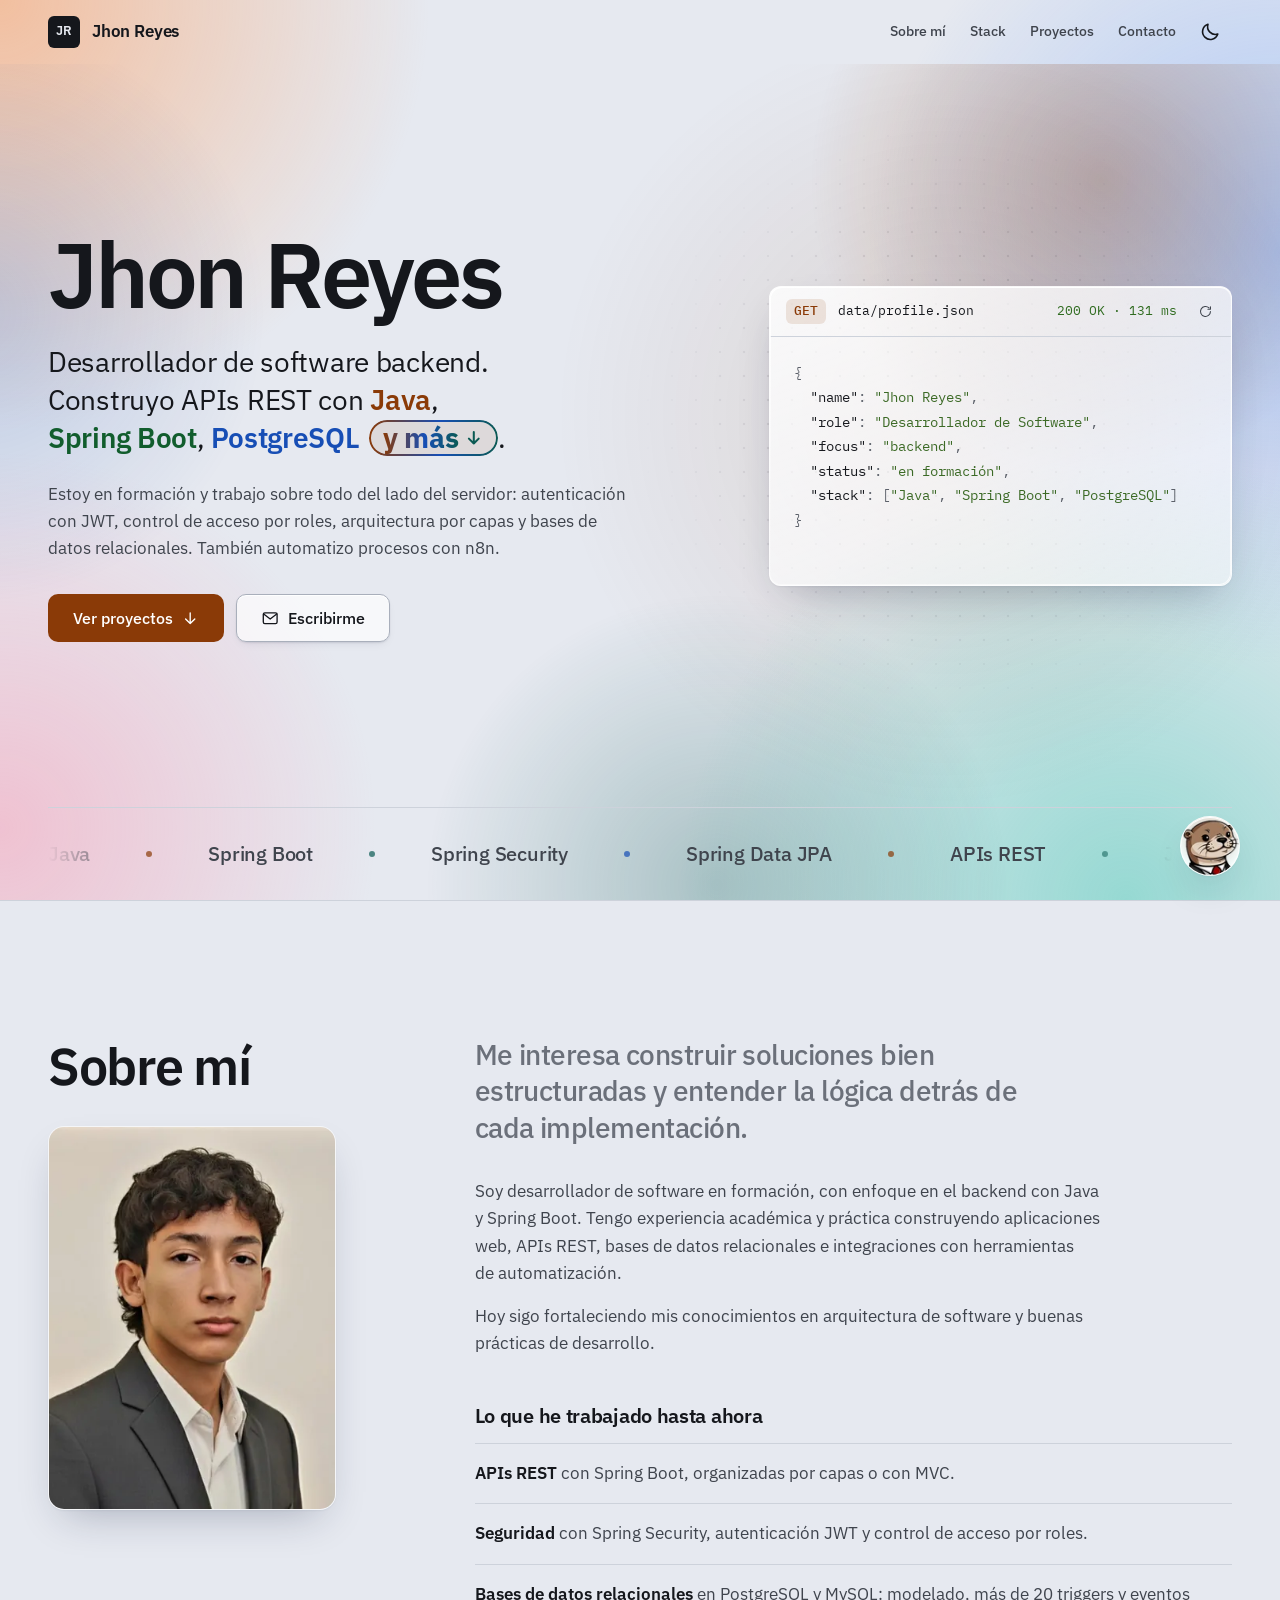
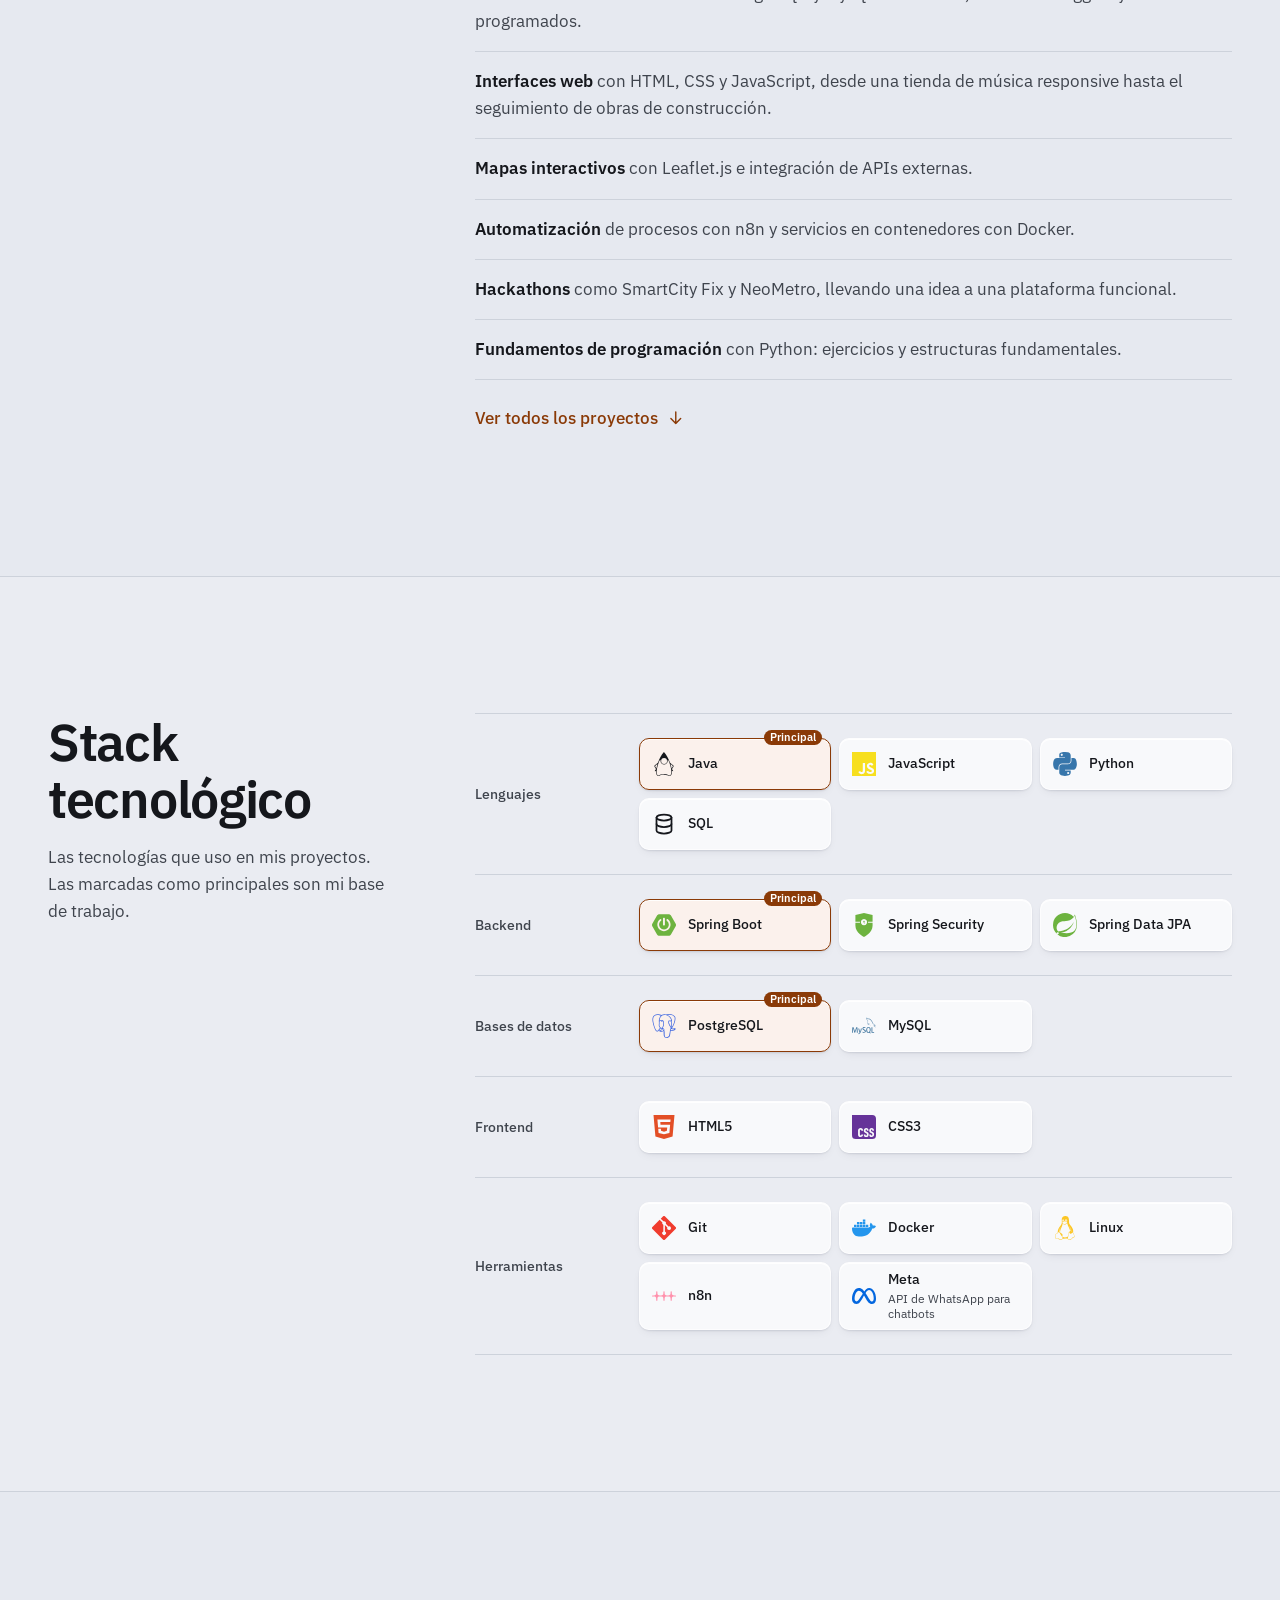
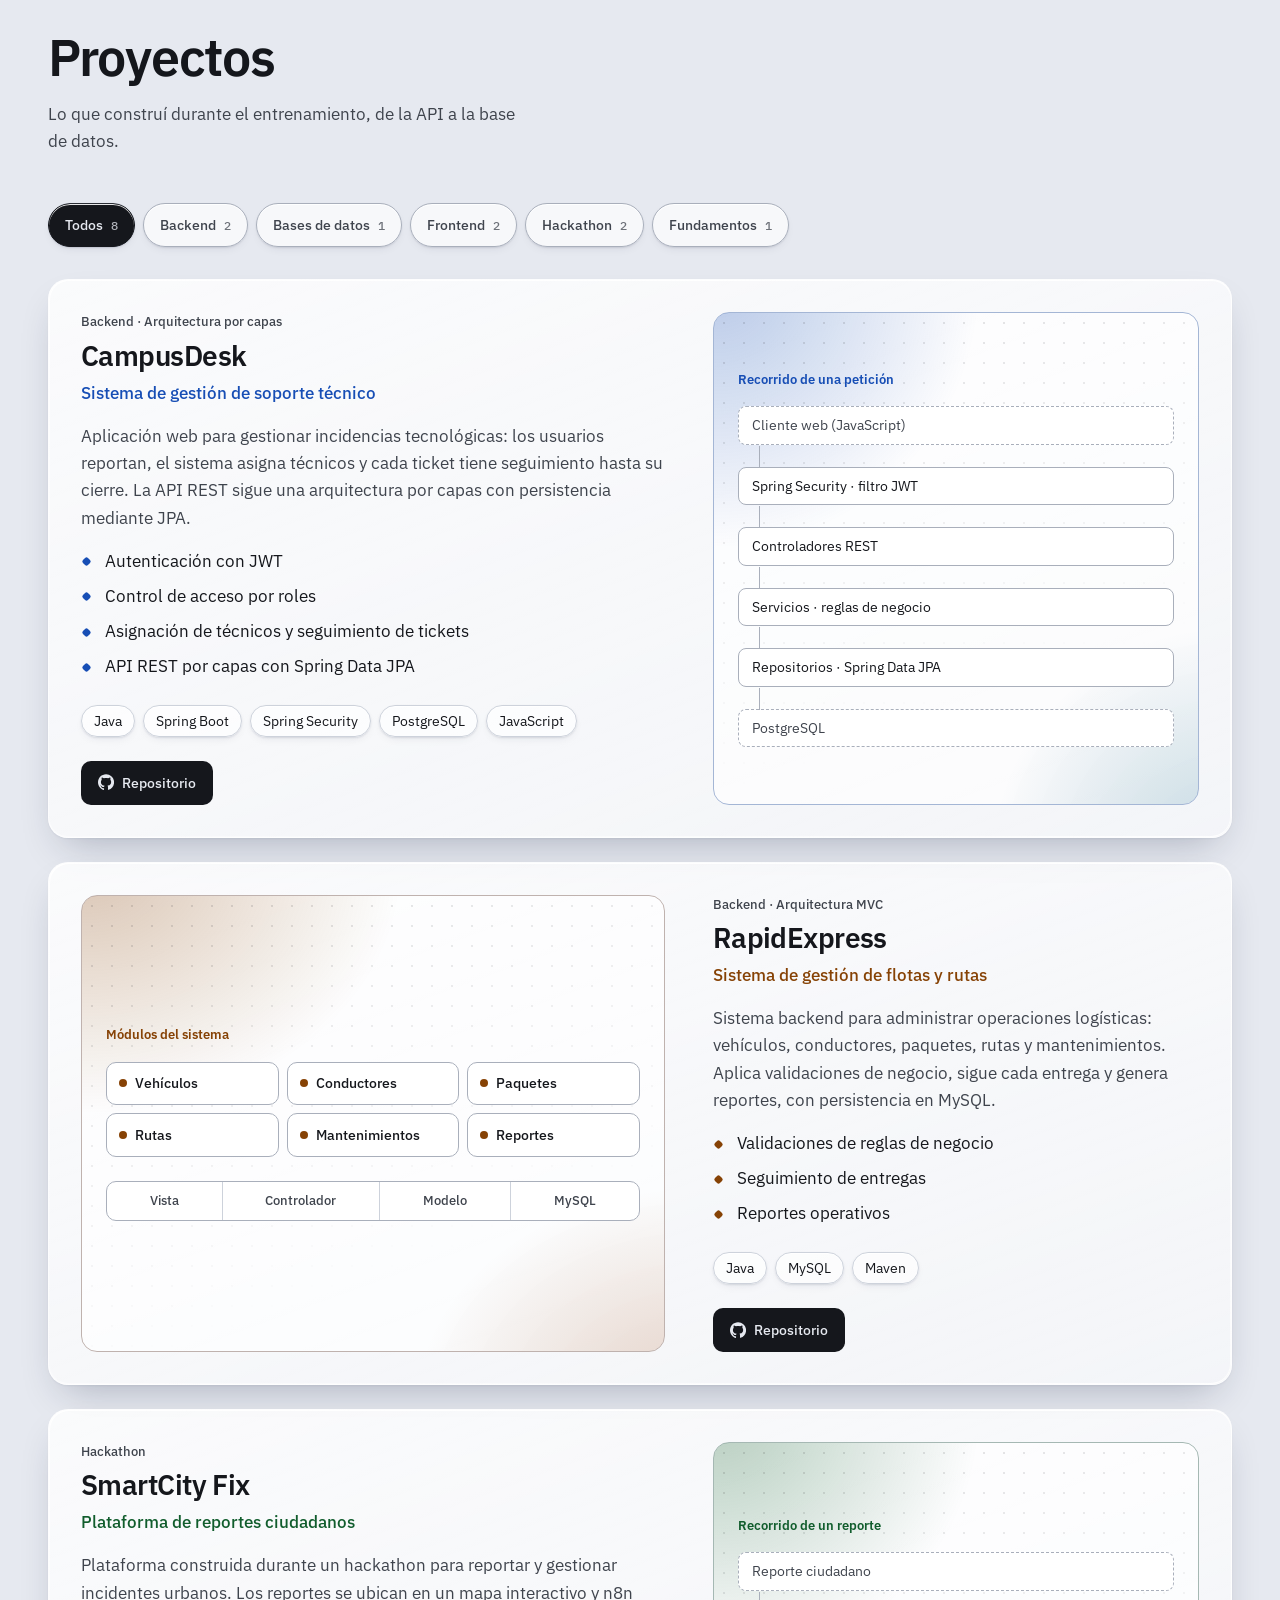
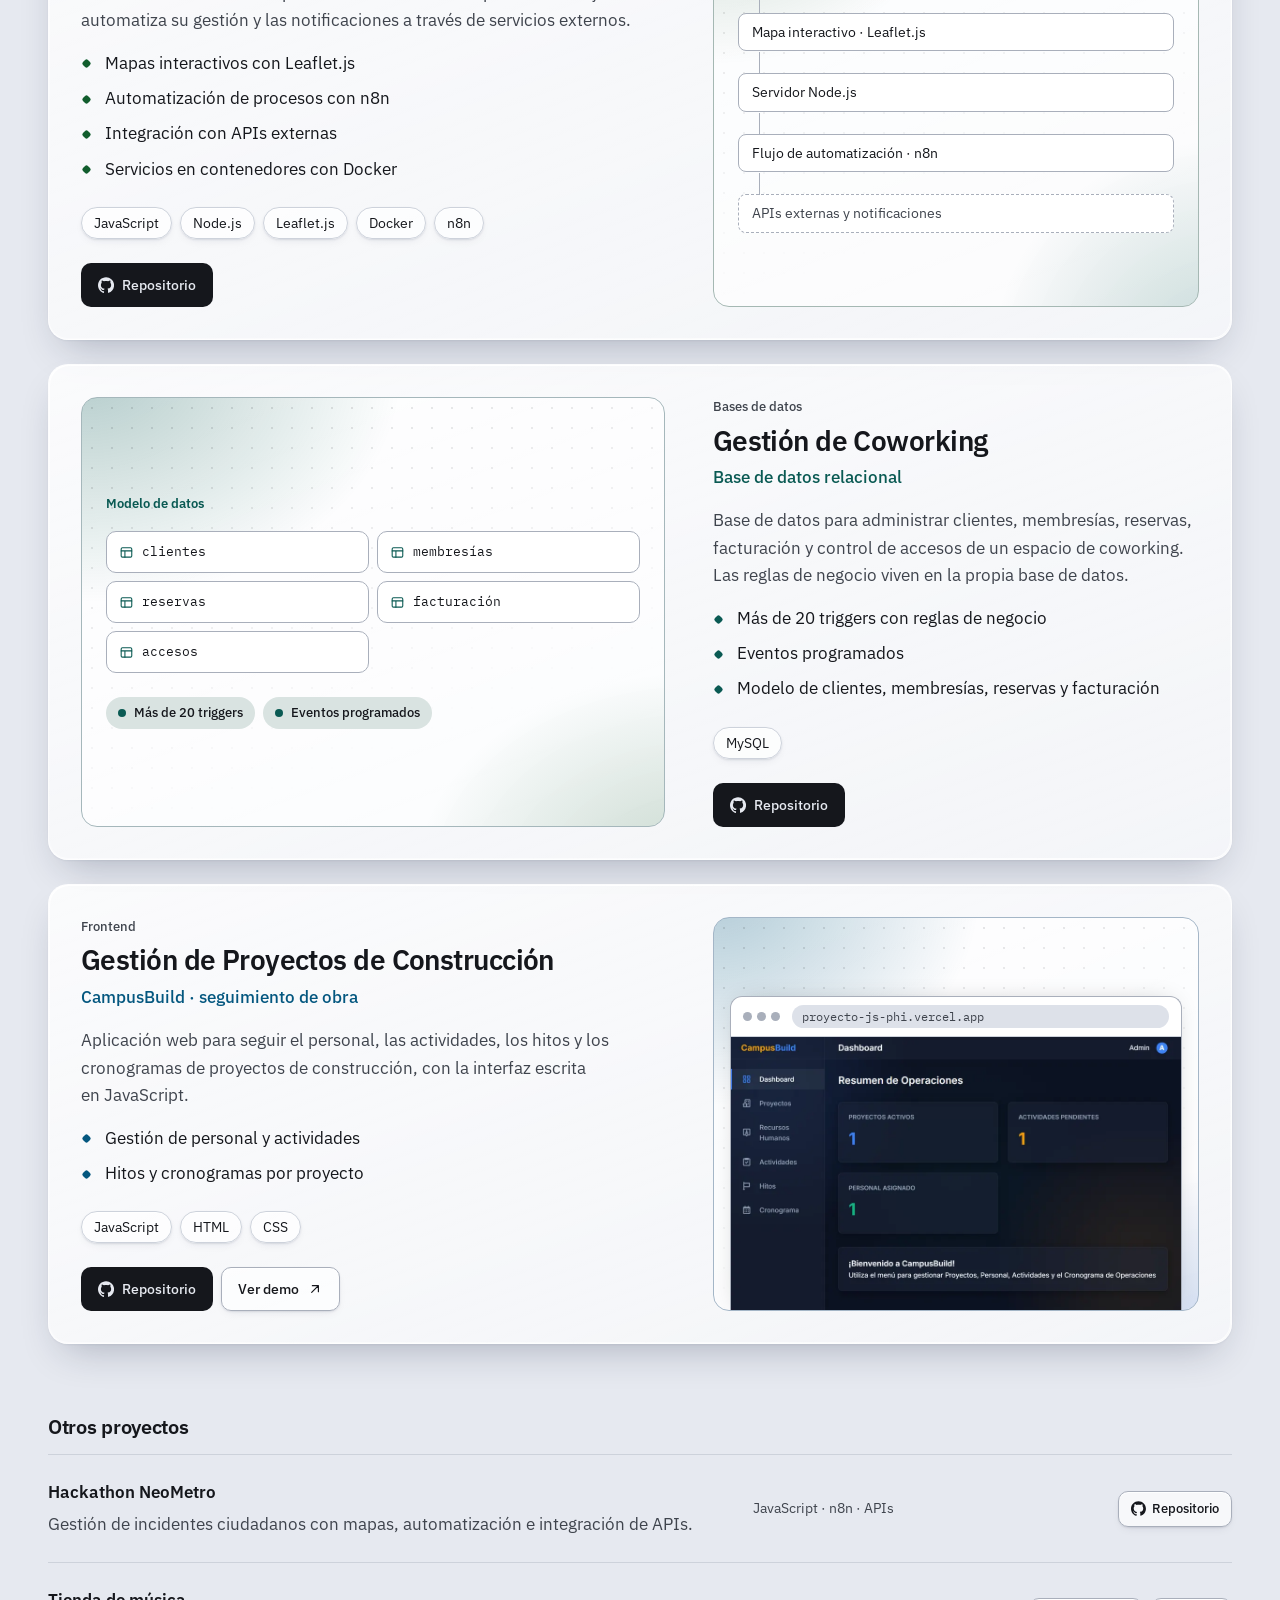
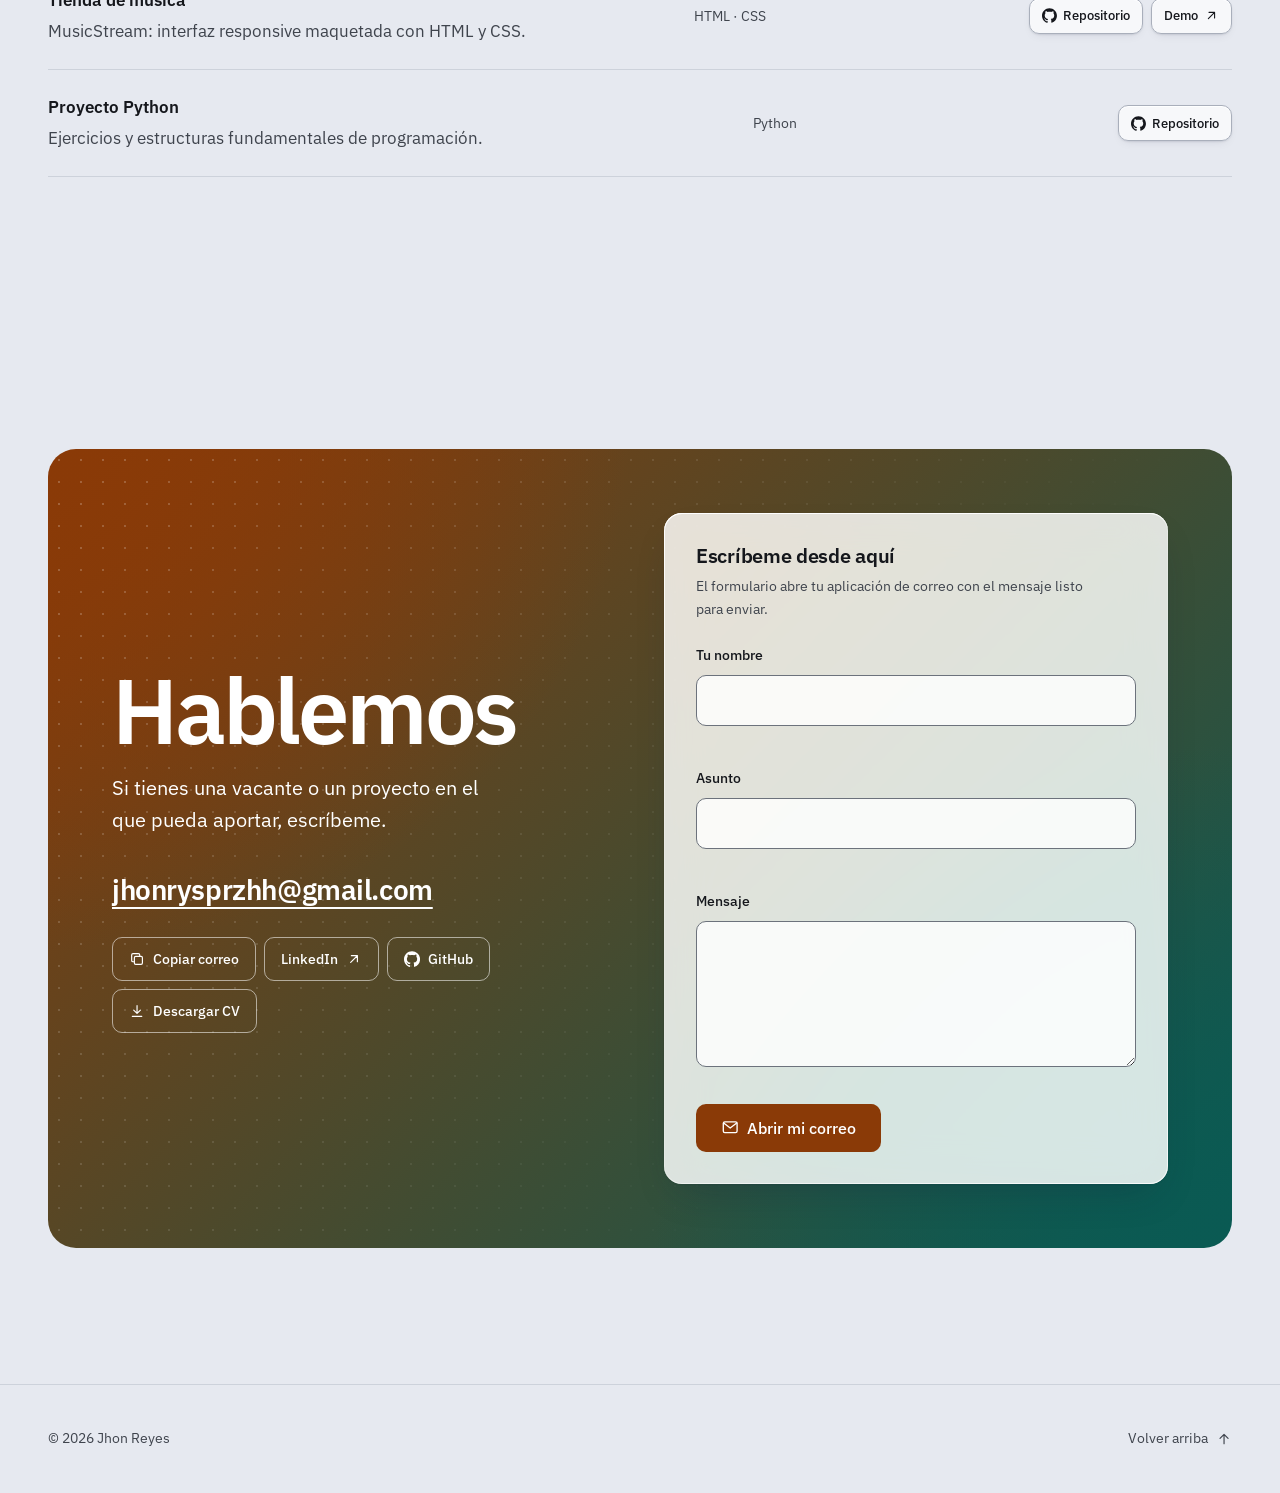
==== index.html @ 3aa972c6 "Merge branch 'release/v1.6.0' into main" ====
<!doctype html>
<html lang="es">
<head>
  <meta charset="utf-8">
  <meta name="viewport" content="width=device-width, initial-scale=1, viewport-fit=cover">
  <title>Jhon Reyes · Desarrollador de Software Java y Spring Boot</title>
  <meta name="description" content="Portafolio de Jhon Reyes, desarrollador de software backend con Java, Spring Boot y PostgreSQL. Proyectos con APIs REST, seguridad con JWT y bases de datos relacionales.">
  <meta name="author" content="Jhon Reyes">
  <meta name="color-scheme" content="light dark">
  <meta name="theme-color" content="#e6e9f0" media="(prefers-color-scheme: light)">
  <meta name="theme-color" content="#101216" media="(prefers-color-scheme: dark)">
  <!-- URL pública de la API del asistente (api/, desplegada en Render). Vacía = el asistente no se muestra. -->
  <meta name="assistant-endpoint" content="https://jhon-portfolio-api.onrender.com">

  <meta property="og:type" content="website">
  <meta property="og:locale" content="es_CO">
  <meta property="og:title" content="Jhon Reyes · Desarrollador de Software">
  <meta property="og:description" content="Backend con Java, Spring Boot y PostgreSQL. Proyectos, stack y contacto.">
  <meta property="og:image" content="assets/img/profile/jhon-reyes-480.jpg">
  <!-- TODO: og:url y og:image absolutos cuando exista la URL de GitHub Pages -->

  <link rel="icon" href="assets/icons/favicon.svg" type="image/svg+xml">

  <!-- Aplica el tema guardado antes de pintar, para evitar un parpadeo de colores -->
  <script>
    try {
      var t = localStorage.getItem('theme');
      if (t === 'light' || t === 'dark') document.documentElement.dataset.theme = t;
    } catch (e) {}
  </script>

  <link rel="preconnect" href="https://fonts.googleapis.com">
  <link rel="preconnect" href="https://fonts.gstatic.com" crossorigin>
  <link rel="stylesheet" href="https://fonts.googleapis.com/css2?family=IBM+Plex+Mono:wght@400;500&family=IBM+Plex+Sans:wght@400;500;600&display=swap">

  <link rel="stylesheet" href="assets/css/reset.css?v=1.6.0">
  <link rel="stylesheet" href="assets/css/tokens.css?v=1.6.0">
  <link rel="stylesheet" href="assets/css/base.css?v=1.6.0">
  <link rel="stylesheet" href="assets/css/layout.css?v=1.6.0">
  <link rel="stylesheet" href="assets/css/components.css?v=1.6.0">
  <link rel="stylesheet" href="assets/css/animations.css?v=1.6.0">
  <link rel="stylesheet" href="assets/css/projects.css?v=1.6.0">
  <link rel="stylesheet" href="assets/css/effects.css?v=1.6.0">
  <link rel="stylesheet" href="assets/css/glass.css?v=1.6.0">
  <link rel="stylesheet" href="assets/css/assistant.css?v=1.6.0">

  <script type="module" src="assets/js/main.js?v=1.6.0"></script>
</head>
<body>
  <!-- Iconos SVG reutilizables (trazo 1.75, esquinas redondeadas) -->
  <svg class="sprite" aria-hidden="true" focusable="false">
    <symbol id="i-sun" viewBox="0 0 24 24"><circle cx="12" cy="12" r="4"/><path d="M12 2.5v2M12 19.5v2M4.6 4.6l1.4 1.4M18 18l1.4 1.4M2.5 12h2M19.5 12h2M4.6 19.4 6 18M18 6l1.4-1.4"/></symbol>
    <symbol id="i-moon" viewBox="0 0 24 24"><path d="M20.5 14.2A8.5 8.5 0 0 1 9.8 3.5a8.5 8.5 0 1 0 10.7 10.7Z"/></symbol>
    <symbol id="i-menu" viewBox="0 0 24 24"><path d="M4 7h16M4 12h16M4 17h16"/></symbol>
    <symbol id="i-close" viewBox="0 0 24 24"><path d="M6 6l12 12M18 6 6 18"/></symbol>
    <symbol id="i-send" viewBox="0 0 24 24"><path d="M12 19V5M6 11l6-6 6 6"/></symbol>
    <symbol id="i-arrow-up-right" viewBox="0 0 24 24"><path d="M7 17 17 7M8 7h9v9"/></symbol>
    <symbol id="i-arrow-up" viewBox="0 0 24 24"><path d="M12 19V5M6 11l6-6 6 6"/></symbol>
    <symbol id="i-arrow-down" viewBox="0 0 24 24"><path d="M12 5v14M6 13l6 6 6-6"/></symbol>
    <symbol id="i-mail" viewBox="0 0 24 24"><rect x="3" y="5" width="18" height="14" rx="2"/><path d="m3.5 6.5 8.5 6.5 8.5-6.5"/></symbol>
    <symbol id="i-copy" viewBox="0 0 24 24"><rect x="8" y="8" width="12" height="12" rx="2"/><path d="M16 8V6a2 2 0 0 0-2-2H6a2 2 0 0 0-2 2v8a2 2 0 0 0 2 2h2"/></symbol>
    <symbol id="i-check" viewBox="0 0 24 24"><path d="m5 12.5 4.5 4.5L19 7.5"/></symbol>
    <symbol id="i-download" viewBox="0 0 24 24"><path d="M12 4v11M7 10.5l5 5 5-5M5 20h14"/></symbol>
    <symbol id="i-play" viewBox="0 0 24 24"><path d="M8 5.5v13l10-6.5Z"/></symbol>
    <symbol id="i-pause" viewBox="0 0 24 24"><path d="M9 6v12M15 6v12"/></symbol>
    <symbol id="i-refresh" viewBox="0 0 24 24"><path d="M20 12a8 8 0 1 1-2.34-5.66"/><path d="M20 4.5v4h-4"/></symbol>
    <symbol id="i-github" viewBox="0 0 24 24"><path fill="currentColor" stroke="none" d="M12 .297c-6.63 0-12 5.373-12 12 0 5.303 3.438 9.8 8.205 11.385.6.113.82-.258.82-.577 0-.285-.01-1.04-.015-2.04-3.338.724-4.042-1.61-4.042-1.61C4.422 18.07 3.633 17.7 3.633 17.7c-1.087-.744.084-.729.084-.729 1.205.084 1.838 1.236 1.838 1.236 1.07 1.835 2.809 1.305 3.495.998.108-.776.417-1.305.76-1.605-2.665-.3-5.466-1.332-5.466-5.93 0-1.31.465-2.38 1.235-3.22-.135-.303-.54-1.523.105-3.176 0 0 1.005-.322 3.3 1.23.96-.267 1.98-.399 3-.405 1.02.006 2.04.138 3 .405 2.28-1.552 3.285-1.23 3.285-1.23.645 1.653.24 2.873.12 3.176.765.84 1.23 1.91 1.23 3.22 0 4.61-2.805 5.625-5.475 5.92.42.36.81 1.096.81 2.22 0 1.606-.015 2.896-.015 3.286 0 .315.21.69.825.57C20.565 22.092 24 17.592 24 12.297c0-6.627-5.373-12-12-12"/></symbol>
    <symbol id="i-table" viewBox="0 0 24 24"><rect x="3.5" y="4.5" width="17" height="15" rx="2"/><path d="M3.5 9.5h17M9.5 9.5v10"/></symbol>
  </svg>

  <a class="skip-link" href="#main">Saltar al contenido</a>

  <header class="site-header" data-header>
    <div class="wrap site-header__inner">
      <a class="brand" href="#inicio" aria-label="Jhon Reyes, ir al inicio">
        <span class="brand__mark" aria-hidden="true">JR</span>
        <span class="brand__name">Jhon Reyes</span>
      </a>

      <nav class="nav" aria-label="Principal">
        <button class="icon-btn nav__toggle" type="button" aria-expanded="false" aria-controls="nav-panel" data-nav-toggle>
          <svg class="icon" aria-hidden="true"><use href="#i-menu"/></svg>
          <span class="visually-hidden">Abrir menú</span>
        </button>
        <div class="nav__panel" id="nav-panel" data-nav-panel>
          <ul class="nav__list" role="list">
            <li><a class="nav__link" href="#sobre-mi">Sobre mí</a></li>
            <li><a class="nav__link" href="#stack">Stack</a></li>
            <li><a class="nav__link" href="#proyectos">Proyectos</a></li>
            <li><a class="nav__link" href="#contacto">Contacto</a></li>
          </ul>
        </div>
      </nav>

      <button class="icon-btn theme-toggle" type="button" data-theme-toggle>
        <span class="swap">
          <svg class="icon icon--sun" aria-hidden="true"><use href="#i-sun"/></svg>
          <svg class="icon icon--moon" aria-hidden="true"><use href="#i-moon"/></svg>
        </span>
        <span class="visually-hidden" data-theme-label>Cambiar a tema oscuro</span>
      </button>
    </div>
  </header>

  <main id="main" tabindex="-1">
    <section class="hero spotlight" id="inicio" aria-labelledby="hero-title" data-spotlight>
      <div class="aurora" aria-hidden="true"><span></span><span></span><span></span></div>
      <div class="wrap hero__grid">
        <div class="hero__copy">
          <h1 class="hero__title enter enter--1" id="hero-title">Jhon Reyes</h1>
          <p class="hero__role enter enter--2">
            Desarrollador de software backend. Construyo APIs REST con <strong class="hl hl--java">Java</strong>, <strong class="hl hl--spring">Spring&nbsp;Boot</strong>, <strong class="hl hl--postgres">PostgreSQL</strong> <a class="hero__more" href="#stack" aria-label="y más: ver todo mi stack"><span class="hero__more-text">y&nbsp;más</span><svg class="icon" aria-hidden="true"><use href="#i-arrow-down"/></svg></a>.
          </p>
          <p class="hero__lede enter enter--3">
            Estoy en formación y trabajo sobre todo del lado del servidor: autenticación con JWT, control de acceso por roles, arquitectura por capas y bases de datos relacionales. También automatizo procesos con n8n.
          </p>
          <div class="hero__actions enter enter--4">
            <a class="btn btn--primary" href="#proyectos">
              Ver proyectos
              <svg class="icon icon--nudge-down" aria-hidden="true"><use href="#i-arrow-down"/></svg>
            </a>
            <a class="btn btn--ghost" href="mailto:jhonrysprzhh@gmail.com" data-profile-email-link>
              <svg class="icon" aria-hidden="true"><use href="#i-mail"/></svg>
              Escribirme
            </a>
          </div>
        </div>

        <div class="hero__panel enter--panel">
          <div class="request" data-request-panel aria-label="Petición real al archivo data/profile.json que usa este sitio" role="group">
            <div class="request__bar">
              <span class="request__method">GET</span>
              <span class="request__path">data/profile.json</span>
              <span class="request__status" data-request-status aria-live="polite">cargando…</span>
              <button class="request__resend" type="button" data-request-resend aria-label="Enviar la petición de nuevo" disabled>
                <svg class="icon" aria-hidden="true"><use href="#i-refresh"/></svg>
              </button>
            </div>
            <pre class="request__body" data-request-body tabindex="0"><code><span class="code-punct">{</span>
  <span class="code-muted">esperando respuesta</span>
<span class="code-punct">}</span></code></pre>
          </div>
        </div>
      </div>

      <div class="wrap hero__marquee enter enter--4">
        <div class="marquee" data-marquee>
          <ul class="marquee__track" role="list" aria-label="Tecnologías con las que trabajo">
            <li>Java</li>
            <li>Spring Boot</li>
            <li>Spring Security</li>
            <li>Spring Data JPA</li>
            <li>APIs REST</li>
            <li>JWT</li>
            <li>PostgreSQL</li>
            <li>MySQL</li>
            <li>Docker</li>
            <li>n8n</li>
            <li>Meta · WhatsApp API</li>
            <li>Git</li>
            <li>Linux</li>
            <li>JavaScript</li>
            <li>Python</li>
          </ul>
        </div>
      </div>
    </section>

    <section class="section" id="sobre-mi" aria-labelledby="about-title">
      <div class="wrap split">
        <header class="split__head">
          <h2 class="section__title" id="about-title">Sobre mí</h2>
          <div class="portrait">
            <img
              src="assets/img/profile/jhon-reyes-360.webp"
              srcset="assets/img/profile/jhon-reyes-360.webp 360w, assets/img/profile/jhon-reyes-640.webp 640w"
              sizes="(min-width: 768px) 18rem, 70vw"
              width="360" height="480"
              alt="Retrato de Jhon Reyes con saco oscuro y camisa blanca"
              loading="lazy" decoding="async">
          </div>
        </header>
        <div class="split__body">
          <p class="statement" data-word-highlight>
            Me interesa construir soluciones <strong>bien estructuradas</strong> y entender <strong>la lógica detrás de cada implementación</strong>.
          </p>
          <div class="prose">
            <p>Soy desarrollador de software en formación, con enfoque en el backend con Java y Spring Boot. Tengo experiencia académica y práctica construyendo aplicaciones web, APIs REST, bases de datos relacionales e integraciones con herramientas de automatización.</p>
            <p>Hoy sigo fortaleciendo mis conocimientos en arquitectura de software y buenas prácticas de desarrollo.</p>
          </div>

          <h3 class="subhead">Lo que he trabajado hasta ahora</h3>
          <ul class="focus-list" role="list">
            <li><strong>APIs REST</strong> con Spring Boot, organizadas por capas o con MVC.</li>
            <li><strong>Seguridad</strong> con Spring Security, autenticación JWT y control de acceso por roles.</li>
            <li><strong>Bases de datos relacionales</strong> en PostgreSQL y MySQL: modelado, más de 20 triggers y eventos programados.</li>
            <li><strong>Interfaces web</strong> con HTML, CSS y JavaScript, desde una tienda de música responsive hasta el seguimiento de obras de construcción.</li>
            <li><strong>Mapas interactivos</strong> con Leaflet.js e integración de APIs externas.</li>
            <li><strong>Automatización</strong> de procesos con n8n y servicios en contenedores con Docker.</li>
            <li><strong>Hackathons</strong> como SmartCity Fix y NeoMetro, llevando una idea a una plataforma funcional.</li>
            <li><strong>Fundamentos de programación</strong> con Python: ejercicios y estructuras fundamentales.</li>
          </ul>
          <a class="link focus-more" href="#proyectos">
            Ver todos los proyectos
            <svg class="icon icon--nudge-down" aria-hidden="true"><use href="#i-arrow-down"/></svg>
          </a>
        </div>
      </div>
    </section>

    <section class="section section--alt" id="stack" aria-labelledby="stack-title">
      <div class="wrap split">
        <header class="split__head">
          <h2 class="section__title" id="stack-title">Stack tecnológico</h2>
          <p class="section__intro">Las tecnologías que uso en mis proyectos. Las marcadas como principales son mi base de trabajo.</p>
        </header>
        <div class="split__body">
          <div class="stack" data-skills aria-busy="true">
            <p class="loading-note">Cargando stack…</p>
          </div>
          <noscript><p>Java, JavaScript, Python, SQL · Spring Boot, Spring Security, Spring Data JPA · PostgreSQL, MySQL · HTML5, CSS3 · Git, Docker, Linux, n8n, Meta (API de WhatsApp).</p></noscript>
        </div>
      </div>
    </section>

    <section class="section" id="proyectos" aria-labelledby="projects-title">
      <div class="wrap">
        <header class="section__head">
          <h2 class="section__title" id="projects-title">Proyectos</h2>
          <p class="section__intro">Lo que construí durante el entrenamiento, de la API a la base de datos.</p>
        </header>

        <div class="filters" role="group" aria-label="Filtrar proyectos por categoría" data-filters hidden></div>
        <p class="visually-hidden" aria-live="polite" data-filter-status></p>

        <div class="projects" data-projects aria-busy="true">
          <p class="loading-note">Cargando proyectos…</p>
        </div>

        <div class="others" data-others-block hidden>
          <h3 class="subhead">Otros proyectos</h3>
          <ul class="others__list" role="list" data-others></ul>
        </div>

        <noscript><p>Activa JavaScript para ver el listado de proyectos.</p></noscript>
      </div>
    </section>

    <section class="section section--contact" id="contacto" aria-labelledby="contact-title">
      <div class="wrap">
        <div class="cta">
          <div class="cta__copy">
            <h2 class="cta__title" id="contact-title">Hablemos</h2>
            <p class="cta__lead">Si tienes una vacante o un proyecto en el que pueda aportar, escríbeme.</p>
            <a class="cta__email" href="mailto:jhonrysprzhh@gmail.com" data-profile-email-link data-profile-email-text>jhonrysprzhh@gmail.com</a>
            <div class="contact__actions">
              <button class="btn btn--ghost btn--sm" type="button" data-copy-email>
                <span class="swap">
                  <svg class="icon" aria-hidden="true" data-copy-icon><use href="#i-copy"/></svg>
                  <svg class="icon is-hidden" aria-hidden="true" data-check-icon><use href="#i-check"/></svg>
                </span>
                Copiar correo
              </button>
              <a class="btn btn--ghost btn--sm" href="#" data-profile-link="linkedin" target="_blank" rel="noopener noreferrer" hidden>
                LinkedIn
                <svg class="icon icon--nudge-out" aria-hidden="true"><use href="#i-arrow-up-right"/></svg>
                <span class="visually-hidden">(abre en una pestaña nueva)</span>
              </a>
              <a class="btn btn--ghost btn--sm" href="#" data-profile-link="github" target="_blank" rel="noopener noreferrer" hidden>
                <svg class="icon" aria-hidden="true"><use href="#i-github"/></svg>
                GitHub
                <span class="visually-hidden">(abre en una pestaña nueva)</span>
              </a>
              <a class="btn btn--ghost btn--sm" href="#" data-profile-link="cv" download hidden>
                <svg class="icon" aria-hidden="true"><use href="#i-download"/></svg>
                Descargar CV
              </a>
            </div>
          </div>

          <form class="form cta__form" data-contact-form novalidate>
            <h3 class="subhead">Escríbeme desde aquí</h3>
            <p class="form__note">El formulario abre tu aplicación de correo con el mensaje listo para enviar.</p>

            <div class="field">
              <label class="field__label" for="cf-name">Tu nombre</label>
              <input class="field__input" id="cf-name" name="name" type="text" autocomplete="name" required minlength="2" maxlength="80" aria-describedby="cf-name-error">
              <p class="field__error" id="cf-name-error" data-error-for="name"></p>
            </div>

            <div class="field">
              <label class="field__label" for="cf-subject">Asunto</label>
              <input class="field__input" id="cf-subject" name="subject" type="text" required minlength="3" maxlength="120" aria-describedby="cf-subject-error">
              <p class="field__error" id="cf-subject-error" data-error-for="subject"></p>
            </div>

            <div class="field">
              <label class="field__label" for="cf-message">Mensaje</label>
              <textarea class="field__input field__input--area" id="cf-message" name="message" rows="5" required minlength="10" maxlength="2000" aria-describedby="cf-message-error"></textarea>
              <p class="field__error" id="cf-message-error" data-error-for="message"></p>
            </div>

            <button class="btn btn--primary" type="submit">
              <svg class="icon" aria-hidden="true"><use href="#i-mail"/></svg>
              Abrir mi correo
            </button>
          </form>
        </div>
      </div>
    </section>
  </main>

  <footer class="site-footer">
    <div class="wrap site-footer__inner">
      <p>© <span data-year>2026</span> Jhon Reyes</p>
      <a class="link" href="#inicio">
        Volver arriba
        <svg class="icon" aria-hidden="true"><use href="#i-arrow-up"/></svg>
      </a>
    </div>
  </footer>

  <a class="to-top" href="#inicio" data-to-top aria-label="Volver arriba">
    <svg class="icon" aria-hidden="true"><use href="#i-arrow-up"/></svg>
  </a>

  <!-- Asistente con IA: oculto hasta que JavaScript confirma que hay una API configurada -->
  <aside class="assistant" aria-label="Asistente" data-assistant hidden>
    <section class="assistant__panel" id="assistant-panel" role="dialog" aria-labelledby="assistant-title" data-assistant-panel hidden>
      <header class="assistant__head">
        <img class="assistant__avatar" src="assets/img/mascot/otter-160.webp"
          srcset="assets/img/mascot/otter-160.webp 160w, assets/img/mascot/otter-320.webp 320w"
          sizes="48px" width="160" height="242" alt="" loading="lazy" decoding="async" data-assistant-avatar>
        <div class="assistant__heading">
          <h2 class="assistant__title" id="assistant-title">Asistente de Jhon</h2>
          <p class="assistant__status" data-assistant-status>Pregúntame por su perfil, stack y proyectos</p>
        </div>
        <button class="icon-btn" type="button" aria-label="Cerrar el asistente" data-assistant-close>
          <svg class="icon" aria-hidden="true"><use href="#i-close"/></svg>
        </button>
      </header>

      <ol class="assistant__log" role="log" aria-live="polite" aria-label="Conversación" data-assistant-log>
        <li class="msg msg--bot">¡Hola! Soy la nutria asistente de Jhon. Puedo contarte sobre sus proyectos, su stack y cómo contactarlo.</li>
      </ol>

      <ul class="assistant__suggestions" aria-label="Preguntas sugeridas" data-assistant-suggestions>
        <li><button class="suggestion" type="button">¿Qué proyectos ha hecho?</button></li>
        <li><button class="suggestion" type="button">¿Qué tecnologías maneja?</button></li>
        <li><button class="suggestion" type="button">¿Cómo lo contacto?</button></li>
      </ul>

      <form class="assistant__form" data-assistant-form>
        <label class="visually-hidden" for="assistant-input">Tu pregunta</label>
        <textarea class="assistant__input" id="assistant-input" name="question" rows="1" maxlength="600"
          placeholder="Escribe tu pregunta…" autocomplete="off" required data-assistant-input></textarea>
        <button class="assistant__send" type="submit" aria-label="Enviar pregunta" data-assistant-send>
          <svg class="icon" aria-hidden="true"><use href="#i-send"/></svg>
        </button>
      </form>

      <p class="assistant__note">
        Respuestas generadas con IA (DeepSeek); pueden tener errores. Para algo importante,
        <a href="mailto:jhonrysprzhh@gmail.com" data-profile-email-link>escríbele a Jhon</a>.
      </p>
    </section>

    <p class="assistant__hint" aria-hidden="true" data-assistant-hint>¿Preguntas sobre Jhon? <strong>Pregúntame</strong></p>

    <button class="assistant__launcher" type="button" aria-expanded="false" aria-controls="assistant-panel" data-assistant-toggle>
      <img class="assistant__face" src="assets/img/mascot/otter-head-64.webp"
        srcset="assets/img/mascot/otter-head-64.webp 64w, assets/img/mascot/otter-head-128.webp 128w"
        sizes="56px" width="64" height="64" alt="" decoding="async">
      <span class="visually-hidden" data-assistant-toggle-label>Abrir el asistente</span>
    </button>
  </aside>

  <div class="toast" role="status" aria-live="polite" data-toast></div>
</body>
</html>
---- assets/css/tokens.css ----
/* =========================================================
   Tokens de diseño
   Tema claro por defecto; el oscuro se aplica por preferencia
   del sistema o por elección del usuario (data-theme).
   ========================================================= */
:root {
  color-scheme: light;

  /* Tipografía */
  --font-sans: "IBM Plex Sans", system-ui, -apple-system, "Segoe UI", Roboto, sans-serif;
  --font-mono: "IBM Plex Mono", ui-monospace, "Cascadia Code", Consolas, monospace;

  --step--1: 0.875rem;
  --step-0: 1.0625rem;
  --step-1: 1.25rem;
  --step-2: clamp(1.375rem, 1.1rem + 0.9vw, 1.75rem);
  --step-3: clamp(2rem, 1.4rem + 2.4vw, 3.25rem);
  --step-4: clamp(2.75rem, 1.6rem + 5.2vw, 5.75rem);

  /* Espaciado */
  --space-1: 0.25rem;
  --space-2: 0.5rem;
  --space-3: 0.75rem;
  --space-4: 1rem;
  --space-5: 1.5rem;
  --space-6: 2rem;
  --space-7: 3rem;
  --space-8: 4.5rem;
  --space-section: clamp(4.5rem, 3rem + 7vw, 8.5rem);
  --gutter: clamp(1rem, 0.5rem + 3vw, 2.5rem);
  --max-width: 74rem;
  --header-h: 4rem;

  /* Formas */
  --radius-sm: 6px;
  --radius: 12px;
  --radius-pill: 999px;

  /* Movimiento (curvas de Emil Kowalski) */
  --ease-out: cubic-bezier(0.23, 1, 0.32, 1);
  --ease-in-out: cubic-bezier(0.77, 0, 0.175, 1);
  --dur-press: 120ms;
  --dur-fast: 160ms;
  --dur: 220ms;
  --dur-enter: 600ms;

  /* Color: tema claro (cristal sobre un campo de color suave, al estilo iOS).
     Todos los textos de color >= 4.5:1 incluso sobre las manchas del fondo. */
  --bg: #e6e9f0;
  --surface: #ffffff;
  --surface-2: #dde1e9;
  --text: #15171c;
  --text-muted: #3f444d;
  --border: #cdd2db;
  --border-strong: #a9afbb;
  --border-input: #6c727c; /* 3:1 sobre el fondo (WCAG 1.4.11) */
  --text-faint: #6b707a; /* palabras aún apagadas de la frase (3:1, texto grande) */
  --accent-glow: rgb(138 58 7 / 0.12);
  --grid-dot: rgb(21 23 28 / 0.2);
  /* Segundo acento y tonos por proyecto */
  --accent-2: #0a5a53;
  --aurora-opacity: 0.5;
  --tint-blue: #174eb5;
  --tint-amber: #864205;
  --tint-green: #115d2d;
  --tint-teal: #0a5a53;
  --tint-sky: #04577f;
  --on-tint: #ffffff;
  --accent: #8a3a07;
  --accent-hover: #723005;
  --on-accent: #ffffff;
  --accent-soft: rgb(138 58 7 / 0.12);
  --danger: #b42318;
  --selection: rgb(138 58 7 / 0.2);
  --shadow: 0 1px 2px rgb(20 30 60 / 0.08), 0 14px 34px -12px rgb(20 30 60 / 0.26);
  --header-bg: transparent;

  /* Cristal (solo tema claro; el oscuro las anula con "initial" y usa sus superficies) */
  --page-mesh:
    radial-gradient(48vmax 48vmax at 0% 0%, rgb(255 150 80 / 0.5), transparent 70%),
    radial-gradient(46vmax 46vmax at 100% 28%, rgb(90 150 255 / 0.42), transparent 70%),
    radial-gradient(50vmax 50vmax at 88% 100%, rgb(40 195 170 / 0.42), transparent 70%),
    radial-gradient(42vmax 42vmax at 0% 92%, rgb(255 130 160 / 0.38), transparent 70%);
  --glass-bg: linear-gradient(160deg, rgb(255 255 255 / 0.8), rgb(255 255 255 / 0.56));
  --glass-bg-strong: rgb(255 255 255 / 0.84);
  --glass-soft: rgb(255 255 255 / 0.66);
  --glass-filter: blur(22px) saturate(1.8);
  --glass-shadow:
    inset 0 1px 0 rgb(255 255 255 / 0.95),
    inset 0 -1px 0 rgb(255 255 255 / 0.35),
    0 1px 2px rgb(20 30 60 / 0.05),
    0 18px 40px -16px rgb(20 30 60 / 0.3);
  --glass-soft-shadow: inset 0 1px 0 rgb(255 255 255 / 0.9), 0 1px 2px rgb(20 30 60 / 0.1), 0 4px 12px -6px rgb(20 30 60 / 0.16);
  --glass-rim: linear-gradient(150deg, rgb(255 255 255 / 1), rgb(255 255 255 / 0.2) 35%, rgb(255 255 255 / 0.1) 60%, rgb(255 255 255 / 0.75));
  --glass-border: rgb(255 255 255 / 0.7);
  --glass-section: rgb(255 255 255 / 0.16);
  --body-bg: transparent;
  --glass-accent: rgb(255 243 234 / 0.8);
  /* Cabecera en cápsula flotante al hacer scroll */
  --header-line: transparent;
  --header-filter: none;
  --glass-pill: rgb(255 255 255 / 0.7);
  /* Código (panel de petición) */
  --code-bg: #fdfdff;
  --code-key: #17191e;
  --code-string: #3c6a26;
  --code-number: #a3480b;
  --code-punct: #5c616a;
  --status-ok: #2f6b1f;
}

/* Tema oscuro por preferencia del sistema (si el usuario no eligió claro) */
@media (prefers-color-scheme: dark) {
  :root:not([data-theme="light"]) {
    color-scheme: dark;
    --bg: #101216;
    --surface: #161a1f;
    --surface-2: #1c2026;
    --text: #ebe9e4;
    --text-muted: #a3a8b0;
    --border: #2a2f37;
    --border-strong: #3b414b;
    --border-input: #6c727d;
    --text-faint: #646973;
    --accent-glow: rgb(240 160 75 / 0.11);
    --grid-dot: rgb(235 233 228 / 0.2);
    --accent-2: #34d3bf;
    --aurora-opacity: 0.42;
    --tint-blue: #6aa8ff;
    --tint-amber: #f5b942;
    --tint-green: #5bd98a;
    --tint-teal: #34d3bf;
    --tint-sky: #4cc3f5;
    --on-tint: #101216;
    --accent: #f0a04b;
    --accent-hover: #f6b673;
    --on-accent: #1b1206;
    --accent-soft: rgb(240 160 75 / 0.12);
    --danger: #ff8a7a;
    --selection: rgb(240 160 75 / 0.28);
    --shadow: 0 1px 2px rgb(0 0 0 / 0.3), 0 10px 30px -10px rgb(0 0 0 / 0.55);
    --header-bg: rgb(16 18 22 / 0.84);
    --code-bg: #12151a;
    --code-key: #ebe9e4;
    --code-string: #a8d08a;
    --code-number: #f0a04b;
    --code-punct: #868c96;
    --status-ok: #9fd27f;
    /* Sin cristal en oscuro: cada componente usa su superficie */
    --page-mesh: initial;
    --glass-bg: initial;
    --glass-bg-strong: initial;
    --glass-soft: initial;
    --glass-filter: initial;
    --glass-shadow: initial;
    --glass-soft-shadow: initial;
    --glass-rim: initial;
    --glass-border: initial;
    --glass-section: initial;
    --body-bg: initial;
    --glass-accent: initial;
    --header-line: initial;
    --header-filter: initial;
    --glass-pill: initial;
  }
}

/* Tema oscuro elegido por el usuario */
:root[data-theme="dark"] {
  color-scheme: dark;
  --bg: #101216;
  --surface: #161a1f;
  --surface-2: #1c2026;
  --text: #ebe9e4;
  --text-muted: #a3a8b0;
  --border: #2a2f37;
  --border-strong: #3b414b;
  --border-input: #6c727d;
  --text-faint: #646973;
  --accent-glow: rgb(240 160 75 / 0.11);
  --grid-dot: rgb(235 233 228 / 0.2);
  --accent-2: #34d3bf;
  --aurora-opacity: 0.42;
  --tint-blue: #6aa8ff;
  --tint-amber: #f5b942;
  --tint-green: #5bd98a;
  --tint-teal: #34d3bf;
  --tint-sky: #4cc3f5;
  --on-tint: #101216;
  --accent: #f0a04b;
  --accent-hover: #f6b673;
  --on-accent: #1b1206;
  --accent-soft: rgb(240 160 75 / 0.12);
  --danger: #ff8a7a;
  --selection: rgb(240 160 75 / 0.28);
  --shadow: 0 1px 2px rgb(0 0 0 / 0.3), 0 10px 30px -10px rgb(0 0 0 / 0.55);
  --header-bg: rgb(16 18 22 / 0.84);
  --code-bg: #12151a;
  --code-key: #ebe9e4;
  --code-string: #a8d08a;
  --code-number: #f0a04b;
  --code-punct: #868c96;
  --status-ok: #9fd27f;
  /* Sin cristal en oscuro: cada componente usa su superficie */
  --page-mesh: initial;
  --glass-bg: initial;
  --glass-bg-strong: initial;
  --glass-soft: initial;
  --glass-filter: initial;
  --glass-shadow: initial;
  --glass-soft-shadow: initial;
  --glass-rim: initial;
  --glass-border: initial;
  --glass-section: initial;
  --body-bg: initial;
  --glass-accent: initial;
  --header-line: initial;
  --header-filter: initial;
  --glass-pill: initial;
}
---- assets/css/base.css ----
/* Estilos base de elementos */
html {
  scroll-behavior: smooth;
  scroll-padding-top: calc(var(--header-h) + var(--space-4));
  background-color: var(--bg);
}

body {
  font-family: var(--font-sans);
  font-size: var(--step-0);
  line-height: 1.6;
  color: var(--text);
  background-color: var(--bg);
  overflow-x: hidden;
  font-variant-numeric: tabular-nums;
}

h1,
h2,
h3 {
  line-height: 1.1;
  font-weight: 600;
  letter-spacing: -0.025em;
  text-wrap: balance;
}

p {
  text-wrap: pretty;
}

strong {
  font-weight: 600;
}

a {
  color: inherit;
  text-underline-offset: 0.2em;
  text-decoration-thickness: 1px;
}

code,
pre {
  font-family: var(--font-mono);
}

::selection {
  background-color: var(--selection);
  color: var(--text);
}

:focus-visible {
  outline: 2px solid var(--accent);
  outline-offset: 3px;
  border-radius: var(--radius-sm);
}

/* main recibe el foco del skip link; no necesita anillo propio */
main:focus {
  outline: none;
}

input,
textarea {
  caret-color: var(--accent);
}

html {
  scrollbar-color: var(--border-strong) var(--bg);
}

.sprite {
  position: absolute;
  width: 0;
  height: 0;
  overflow: hidden;
}

.icon {
  width: 1.15em;
  height: 1.15em;
  flex-shrink: 0;
  fill: none;
  stroke: currentColor;
  stroke-width: 1.75;
  stroke-linecap: round;
  stroke-linejoin: round;
}

.visually-hidden {
  position: absolute !important; /* Patrón estándar de accesibilidad: no debe ser sobrescrito */
  width: 1px;
  height: 1px;
  padding: 0;
  margin: -1px;
  overflow: hidden;
  clip: rect(0 0 0 0);
  white-space: nowrap;
  border: 0;
}

@media (prefers-reduced-motion: reduce) {
  html {
    scroll-behavior: auto;
  }
}
---- assets/css/layout.css ----
/* =========================================================
   Layout: contenedor, cabecera, hero, secciones y pie
   Mobile-first; breakpoints 480 / 768 / 1024 / 1280
   ========================================================= */
.wrap {
  width: 100%;
  max-width: calc(var(--max-width) + var(--gutter) * 2);
  margin-inline: auto;
  padding-inline: var(--gutter);
}

/* ---------- Cabecera ---------- */
.site-header {
  position: sticky;
  top: 0;
  z-index: 50;
  height: var(--header-h);
  background-color: transparent;
  border-bottom: 1px solid transparent;
  transition:
    background-color var(--dur) var(--ease-out),
    border-color var(--dur) var(--ease-out);
}

.site-header.is-scrolled {
  background-color: var(--header-bg);
  border-bottom-color: var(--border);
  -webkit-backdrop-filter: saturate(1.4) blur(10px);
  backdrop-filter: saturate(1.4) blur(10px);
}

.site-header__inner {
  height: 100%;
  display: flex;
  align-items: center;
  gap: var(--space-3);
}

.brand {
  display: inline-flex;
  align-items: center;
  gap: var(--space-3);
  margin-right: auto;
  text-decoration: none;
  font-weight: 600;
  letter-spacing: -0.01em;
  min-height: 44px;
}

.brand__mark {
  display: grid;
  place-items: center;
  width: 2rem;
  height: 2rem;
  border-radius: var(--radius-sm);
  background-color: var(--text);
  color: var(--bg);
  font-size: 0.8125rem;
  letter-spacing: 0.02em;
}

/* ---------- Hero ---------- */
.hero {
  padding-block: clamp(3rem, 2rem + 6vw, 7rem) 0;
  /* Red de seguridad: nada del inicio (cinta, luces) puede ensanchar la página.
     clip no crea contenedor de scroll, así que no afecta a la cabecera fija */
  overflow-x: clip;
}

.hero__grid {
  display: grid;
  gap: var(--space-7);
  align-items: center;
}

.hero__title {
  font-size: var(--step-4);
  letter-spacing: -0.035em;
  line-height: 0.98;
}

.hero__role {
  margin-top: var(--space-5);
  font-size: var(--step-2);
  line-height: 1.35;
  letter-spacing: -0.01em;
  max-width: 30ch;
}

.hero__role strong {
  color: var(--accent);
  font-weight: 600;
}

.hero__role .hl--spring {
  color: var(--tint-green);
}

.hero__role .hl--postgres {
  color: var(--tint-blue);
}

/* "y más": pastilla con borde en degradado que lleva al stack completo.
   Aparece con un pequeño salto cuando termina la entrada del inicio */
.hero__more {
  --more-gradient: linear-gradient(90deg, var(--accent), var(--tint-blue) 55%, var(--accent-2));
  position: relative;
  display: inline-flex;
  align-items: center;
  gap: 0.2em;
  margin-left: 0.1em;
  padding: 0.02em 0.5em 0.08em;
  border-radius: var(--radius-pill);
  background-color: color-mix(in oklab, var(--accent) 9%, transparent);
  color: var(--accent);
  font-weight: 700;
  line-height: 1.2;
  text-decoration: none;
  white-space: nowrap;
  animation: more-pop 520ms var(--ease-out) 900ms both;
}

/* Borde de 2px en degradado (máscara: solo queda el canto) */
.hero__more::before {
  content: "";
  position: absolute;
  inset: 0;
  padding: 2px;
  border-radius: inherit;
  background-image: var(--more-gradient);
  -webkit-mask: linear-gradient(#000 0 0) content-box, linear-gradient(#000 0 0);
  -webkit-mask-composite: xor;
  mask: linear-gradient(#000 0 0) content-box exclude, linear-gradient(#000 0 0);
  pointer-events: none;
}

@supports ((-webkit-background-clip: text) or (background-clip: text)) {
  .hero__more-text {
    background-image: var(--more-gradient);
    -webkit-background-clip: text;
    background-clip: text;
    color: transparent;
  }
}

.hero__more .icon {
  width: 0.7em;
  height: 0.7em;
  color: var(--accent-2);
  stroke-width: 2.5;
  transition: transform var(--dur) var(--ease-out);
}

@keyframes more-pop {
  from { opacity: 0; transform: scale(0.85); }
}

@media (hover: hover) and (pointer: fine) {
  .hero__more:hover .icon {
    transform: translateY(3px);
  }
}

@media (prefers-reduced-motion: reduce) {
  .hero__more {
    animation: none;
  }

  .hero__more:hover .icon {
    transform: none;
  }
}

@media (forced-colors: active) {
  .hero__more::before {
    background: LinkText;
  }

  .hero__more-text {
    background-image: none;
    color: LinkText;
  }
}

.hero__lede {
  margin-top: var(--space-5);
  color: var(--text-muted);
  max-width: 58ch;
}

.hero__actions {
  display: flex;
  flex-wrap: wrap;
  gap: var(--space-3);
  margin-top: var(--space-6);
}

.hero__panel {
  min-width: 0;
}

/* ---------- Secciones ---------- */
.section {
  padding-block: var(--space-section);
  border-top: 1px solid var(--border);
}

.section--alt {
  background-color: var(--surface);
}

.section__head {
  max-width: 44rem;
  margin-bottom: var(--space-7);
}

.section__title {
  font-size: var(--step-3);
}

.section__intro {
  margin-top: var(--space-4);
  color: var(--text-muted);
  max-width: 52ch;
}

.subhead {
  font-size: var(--step-1);
  letter-spacing: -0.015em;
}

/* Rejilla dividida: título a la izquierda, contenido a la derecha */
.split {
  display: grid;
  gap: var(--space-6);
}

.split__body {
  min-width: 0;
}

.split__body > .subhead {
  margin-top: var(--space-7);
  margin-bottom: var(--space-4);
}

.prose {
  max-width: 65ch;
}

.prose p + p {
  margin-top: var(--space-4);
}

.split__body > .statement {
  margin-bottom: var(--space-6);
}

.prose {
  color: var(--text-muted);
}

.hero__marquee {
  margin-top: var(--space-8);
}

/* Retrato en "Sobre mí": la foto hace un leve zoom dentro de su marco al pasar el cursor */
.portrait {
  margin-top: var(--space-6);
  width: min(100%, 18rem);
  aspect-ratio: 3 / 4;
  border-radius: 16px;
  overflow: hidden;
  border: 1px solid var(--border);
  background-color: var(--surface-2);
  box-shadow: var(--shadow);
}

.portrait img {
  width: 100%;
  height: 100%;
  object-fit: cover;
  transition: transform 600ms var(--ease-out);
}

@media (hover: hover) and (pointer: fine) {
  .portrait:hover img {
    transform: scale(1.03);
  }
}

@media (prefers-reduced-motion: reduce) {
  .portrait img {
    transition: none;
  }

  .portrait:hover img {
    transform: none;
  }
}

.focus-more {
  margin-top: var(--space-4);
  font-weight: 500;
  color: var(--accent);
}

/* ---------- Pie ---------- */
.site-footer {
  border-top: 1px solid var(--border);
  padding-block: var(--space-6);
  color: var(--text-muted);
  font-size: var(--step--1);
}

.site-footer__inner {
  display: flex;
  flex-wrap: wrap;
  align-items: center;
  justify-content: space-between;
  gap: var(--space-4);
}

/* ---------- Página 404 ---------- */
.not-found {
  min-height: 100svh;
  display: grid;
  align-content: center;
  gap: var(--space-5);
  max-width: 40rem;
}

.not-found .request {
  justify-self: start;
}

/* ---------- Breakpoints ---------- */
@media (min-width: 768px) {
  .split {
    grid-template-columns: minmax(0, 4fr) minmax(0, 8fr);
    gap: var(--space-7);
  }

  .split__head {
    position: sticky;
    top: calc(var(--header-h) + var(--space-6));
    align-self: start;
  }
}

@media (min-width: 1024px) {
  .hero {
    min-height: min(calc(100svh - var(--header-h)), 54rem);
    display: grid;
    grid-template-columns: minmax(0, 1fr); /* sin esto, la cinta de tecnologías ensancha la columna */
    grid-template-rows: 1fr auto;
    align-items: center;
    padding-block: var(--space-7) 0;
  }

  .hero__marquee {
    margin-top: var(--space-7);
  }

  .hero__grid {
    grid-template-columns: minmax(0, 7fr) minmax(0, 5fr);
    gap: var(--space-8);
  }
}
---- assets/css/components.css ----
/* =========================================================
   Componentes
   ========================================================= */

/* ---------- Skip link ---------- */
.skip-link {
  position: fixed;
  top: var(--space-3);
  left: var(--space-3);
  z-index: 100;
  padding: var(--space-3) var(--space-4);
  border-radius: var(--radius-sm);
  background-color: var(--text);
  color: var(--bg);
  font-weight: 500;
  text-decoration: none;
  transform: translateY(-160%);
  transition: transform var(--dur-fast) var(--ease-out);
}

.skip-link:focus-visible {
  transform: translateY(0);
}

/* ---------- Botón de icono ---------- */
.icon-btn {
  display: inline-grid;
  place-items: center;
  width: 44px;
  height: 44px;
  border-radius: var(--radius-sm);
  color: var(--text);
  transition:
    background-color var(--dur-fast) ease,
    transform var(--dur-press) var(--ease-out);
}

.icon-btn .icon {
  width: 1.375rem;
  height: 1.375rem;
}

.icon-btn:active {
  transform: scale(0.94);
}

@media (hover: hover) and (pointer: fine) {
  .icon-btn:hover {
    background-color: var(--surface-2);
  }
}

/* Interruptor de tema: muestra el icono del tema al que se cambiará.
   Los iconos se cruzan con escala + desenfoque (ver .swap en effects.css). */
.theme-toggle .icon--sun,
:root[data-theme="dark"] .theme-toggle .icon--moon {
  opacity: 0;
  transform: scale(0.25) rotate(-45deg);
  filter: blur(4px);
}

:root[data-theme="dark"] .theme-toggle .icon--sun {
  opacity: 1;
  transform: none;
  filter: none;
}

@media (prefers-color-scheme: dark) {
  :root:not([data-theme="light"]) .theme-toggle .icon--sun {
    opacity: 1;
    transform: none;
    filter: none;
  }

  :root:not([data-theme="light"]) .theme-toggle .icon--moon {
    opacity: 0;
    transform: scale(0.25) rotate(45deg);
    filter: blur(4px);
  }
}

/* ---------- Navegación ---------- */
.nav {
  order: 2;
}

.theme-toggle {
  order: 1;
}

.nav__list {
  display: flex;
  flex-direction: column;
  gap: var(--space-2);
}

.nav__link {
  position: relative;
  display: inline-flex;
  align-items: center;
  min-height: 44px;
  text-decoration: none;
  color: var(--text-muted);
  transition: color var(--dur-fast) ease;
}

.nav__link[aria-current="true"] {
  color: var(--text);
}

@media (hover: hover) and (pointer: fine) {
  .nav__link:hover {
    color: var(--text);
  }
}

/* Menú móvil: panel a pantalla completa bajo la cabecera */
@media (max-width: 767.98px) {
  .nav__panel {
    position: fixed;
    inset: var(--header-h) 0 0 0;
    padding: var(--space-6) var(--gutter);
    background-color: var(--bg);
    border-top: 1px solid var(--border);
    opacity: 0;
    visibility: hidden;
    transform: translateY(-8px);
    transition:
      opacity var(--dur) var(--ease-out),
      transform var(--dur) var(--ease-out),
      visibility 0s linear var(--dur);
  }

  .nav__panel.is-open {
    opacity: 1;
    visibility: visible;
    transform: translateY(0);
    transition:
      opacity var(--dur) var(--ease-out),
      transform var(--dur) var(--ease-out),
      visibility 0s;
  }

  .nav__link {
    font-size: var(--step-2);
    font-weight: 500;
    letter-spacing: -0.015em;
    color: var(--text);
    min-height: 56px;
  }

  body.nav-open {
    overflow: hidden;
  }
}

@media (min-width: 768px) {
  .nav {
    order: 0;
  }

  .nav__toggle {
    display: none;
  }

  .nav__list {
    flex-direction: row;
    gap: var(--space-5);
  }

  .nav__link {
    font-size: var(--step--1);
    font-weight: 500;
  }

  /* Indicador de sección activa: línea que se dibuja bajo el enlace */
  .nav__link::after {
    content: "";
    position: absolute;
    left: 0;
    right: 0;
    bottom: 8px;
    height: 1.5px;
    background-color: var(--accent);
    transform: scaleX(0);
    transform-origin: left;
    transition: transform var(--dur) var(--ease-out);
  }

  .nav__link[aria-current="true"]::after {
    transform: scaleX(1);
  }
}

/* ---------- Botones ---------- */
.btn {
  display: inline-flex;
  align-items: center;
  justify-content: center;
  gap: var(--space-2);
  min-height: 48px;
  padding: 0 var(--space-5);
  border-radius: 10px;
  border: 1px solid transparent;
  font-weight: 500;
  font-size: 1rem;
  line-height: 1;
  text-decoration: none;
  white-space: nowrap;
  transition:
    background-color var(--dur-fast) ease,
    border-color var(--dur-fast) ease,
    color var(--dur-fast) ease,
    transform var(--dur-press) var(--ease-out);
}

.btn:active {
  transform: scale(0.97);
}

.btn--primary {
  background-color: var(--accent);
  color: var(--on-accent);
}

.btn--ghost {
  border-color: var(--border-strong);
  color: var(--text);
}

.btn--sm {
  min-height: 44px;
  padding: 0 var(--space-4);
  font-size: var(--step--1);
}

.btn .icon {
  transition: transform var(--dur) var(--ease-out);
}

@media (hover: hover) and (pointer: fine) {
  .btn--primary:hover {
    background-color: var(--accent-hover);
  }

  .btn--ghost:hover {
    background-color: var(--surface-2);
    border-color: var(--text-muted);
  }

  .btn:hover .icon--nudge-down {
    transform: translateY(2px);
  }

  .btn:hover .icon--nudge-out {
    transform: translate(2px, -2px);
  }
}

/* ---------- Enlace de texto ---------- */
.link {
  display: inline-flex;
  align-items: center;
  gap: var(--space-2);
  min-height: 44px;
  text-decoration: none;
  background-image: linear-gradient(currentColor, currentColor);
  background-size: 0% 1px;
  background-position: 0 calc(100% - 10px);
  background-repeat: no-repeat;
  transition: background-size var(--dur) var(--ease-out), color var(--dur-fast) ease;
}

@media (hover: hover) and (pointer: fine) {
  .link:hover {
    color: var(--text);
    background-size: 100% 1px;
  }
}

/* ---------- Panel de petición (hero) ---------- */
.request {
  border: 1px solid var(--border);
  border-radius: var(--radius);
  background-color: var(--code-bg);
  box-shadow: var(--shadow);
  overflow: hidden;
}

.request__bar {
  display: flex;
  align-items: center;
  gap: var(--space-3);
  padding: var(--space-3) var(--space-4);
  border-bottom: 1px solid var(--border);
  font-family: var(--font-mono);
  font-size: 0.8125rem;
}

.request__method {
  padding: 2px 8px;
  border-radius: var(--radius-sm);
  background-color: var(--accent-soft);
  color: var(--accent);
  font-weight: 500;
}

.request__path {
  color: var(--text);
  min-width: 0;
  overflow: hidden;
  text-overflow: ellipsis;
  white-space: nowrap;
}

.request__status {
  margin-left: auto;
  color: var(--text-muted);
  white-space: nowrap;
}

.request__resend {
  display: grid;
  place-items: center;
  width: 32px;
  height: 32px;
  margin: -6px -6px -6px 0;
  border-radius: var(--radius-sm);
  color: var(--text-muted);
  transition: color var(--dur-fast) ease, background-color var(--dur-fast) ease, transform var(--dur-press) var(--ease-out);
}

.request__resend:active {
  transform: scale(0.92);
}

.request__resend:disabled {
  cursor: default;
  opacity: 0.45;
}

@media (hover: hover) and (pointer: fine) {
  .request__resend:not(:disabled):hover {
    color: var(--text);
    background-color: var(--surface-2);
  }
}

/* El área táctil de 32px se amplía a 44px sin cambiar el tamaño visual */
.request__resend {
  position: relative;
}

.request__resend::before {
  content: "";
  position: absolute;
  inset: -6px;
}

.request__status.is-ok {
  color: var(--status-ok);
}

.request__status.is-error {
  color: var(--danger);
}

.request__body {
  margin: 0;
  padding: var(--space-5) var(--space-4);
  font-size: 0.8125rem;
  line-height: 1.75;
  color: var(--code-key);
  overflow-x: auto;
  min-height: 15.5rem;
  tab-size: 2;
}

.code-punct { color: var(--code-punct); }
.code-key { color: var(--code-key); }
.code-string { color: var(--code-string); }
.code-number { color: var(--code-number); }
.code-muted { color: var(--text-muted); }

@media (min-width: 480px) {
  .request__body {
    font-size: 0.875rem;
    padding-inline: var(--space-5);
  }
}

/* ---------- Lista "en qué he trabajado" ---------- */
.focus-list {
  display: grid;
  gap: 0;
  border-top: 1px solid var(--border);
}

.focus-list li {
  padding-block: var(--space-4);
  border-bottom: 1px solid var(--border);
  color: var(--text-muted);
}

.focus-list strong {
  color: var(--text);
}

/* ---------- Stack ---------- */
.stack {
  border-top: 1px solid var(--border);
}

.stack__group {
  display: grid;
  gap: var(--space-3);
  padding-block: var(--space-5);
  border-bottom: 1px solid var(--border);
}

.stack__label {
  font-size: var(--step--1);
  font-weight: 500;
  color: var(--text-muted);
  letter-spacing: 0;
  line-height: 1.6;
}

.chips {
  display: flex;
  flex-wrap: wrap;
  gap: var(--space-2);
}

.chip {
  display: inline-flex;
  align-items: center;
  min-height: 2rem;
  padding: 0 var(--space-3);
  border: 1px solid var(--border);
  border-radius: var(--radius-pill);
  background-color: var(--bg);
  font-size: var(--step--1);
  line-height: 1;
  white-space: nowrap;
}

.chip--primary {
  border-color: transparent;
  background-color: var(--accent-soft);
  color: var(--accent);
  font-weight: 500;
}

@media (min-width: 480px) {
  .stack__group {
    grid-template-columns: 9.5rem minmax(0, 1fr);
    align-items: center;
  }
}

/* Tecnología con su logo */
.techs {
  display: grid;
  grid-template-columns: repeat(auto-fill, minmax(9.5rem, 1fr));
  gap: var(--space-2);
}

.tech {
  position: relative;
  display: flex;
  align-items: center;
  gap: var(--space-3);
  min-height: 3.25rem;
  padding: var(--space-2) var(--space-3);
  border: 1px solid var(--border);
  border-radius: 10px;
  background-color: var(--bg);
  font-size: var(--step--1);
  font-weight: 500;
  line-height: 1.25;
  transition: border-color var(--dur-fast) ease;
}

.tech__logo {
  width: 1.5rem;
  height: 1.5rem;
  flex-shrink: 0;
  color: var(--text);
  transition: transform var(--dur) var(--ease-out);
}

.tech--primary {
  border-color: var(--accent);
  background-color: var(--accent-soft);
}

/* Aclaración bajo el nombre (p. ej. qué parte de Meta) */
.tech__note {
  display: block;
  margin-top: 2px;
  color: var(--text-muted);
  font-size: 0.75rem;
  font-weight: 400;
}

.tech__badge {
  position: absolute;
  top: -0.6rem;
  right: var(--space-2);
  padding: 1px 6px;
  border-radius: var(--radius-pill);
  background-color: var(--accent);
  color: var(--on-accent);
  font-size: 0.6875rem;
  font-weight: 600;
  letter-spacing: 0.01em;
}

@media (hover: hover) and (pointer: fine) {
  .tech:hover {
    border-color: var(--border-strong);
  }

  .tech--primary:hover {
    border-color: var(--accent);
  }

  .tech:hover .tech__logo {
    transform: scale(1.08);
  }
}

@media (prefers-reduced-motion: reduce) {
  .tech:hover .tech__logo {
    transform: none;
  }
}

/* ---------- Filtros ---------- */
.filters {
  margin-bottom: var(--space-6);
}

.filter {
  display: inline-flex;
  align-items: center;
  gap: var(--space-2);
  min-height: 44px;
  padding: 0 var(--space-4);
  border: 1px solid var(--border-strong);
  border-radius: var(--radius-pill);
  font-size: var(--step--1);
  font-weight: 500;
  color: var(--text-muted);
  transition:
    background-color var(--dur-fast) ease,
    border-color var(--dur-fast) ease,
    color var(--dur-fast) ease,
    transform var(--dur-press) var(--ease-out);
}

.filter__count {
  font-family: var(--font-mono);
  font-size: 0.75rem;
  opacity: 0.75;
}

.filter:active {
  transform: scale(0.97);
}

.filter[aria-pressed="true"] {
  background-color: var(--text);
  border-color: var(--text);
  color: var(--bg);
}

@media (hover: hover) and (pointer: fine) {
  .filter:not([aria-pressed="true"]):hover {
    color: var(--text);
    border-color: var(--text-muted);
  }
}

/* ---------- Proyectos: ver projects.css ---------- */

/* ---------- Estados de carga y error ---------- */
.loading-note {
  padding-block: var(--space-6);
  color: var(--text-muted);
}

.error-note {
  padding: var(--space-5);
  margin-top: var(--space-4);
  border: 1px solid var(--border);
  border-radius: var(--radius);
  color: var(--text);
}

.error-note p + p {
  margin-top: var(--space-2);
  color: var(--text-muted);
  font-size: var(--step--1);
}

/* ---------- Contacto ---------- */
.contact__email {
  display: inline-block;
  font-size: var(--step-2);
  font-weight: 500;
  letter-spacing: -0.015em;
  text-decoration: underline;
  text-decoration-color: var(--accent);
  text-decoration-thickness: 2px;
  text-underline-offset: 0.25em;
  overflow-wrap: anywhere;
  transition: color var(--dur-fast) ease;
}

@media (hover: hover) and (pointer: fine) {
  .contact__email:hover {
    color: var(--accent);
  }
}

.contact__actions {
  display: flex;
  flex-wrap: wrap;
  gap: var(--space-2);
  margin-top: var(--space-5);
}

.form {
  margin-top: var(--space-8);
  max-width: 36rem;
}

.form__note {
  margin-top: var(--space-2);
  margin-bottom: var(--space-5);
  color: var(--text-muted);
  font-size: var(--step--1);
}

.field + .field {
  margin-top: var(--space-4);
}

.field__label {
  display: block;
  margin-bottom: var(--space-2);
  font-weight: 500;
  font-size: var(--step--1);
}

.field__input {
  display: block;
  width: 100%;
  min-height: 48px;
  padding: var(--space-3) var(--space-4);
  border: 1px solid var(--border-input);
  border-radius: 10px;
  background-color: var(--bg);
  font-size: 1rem; /* 16px evita el zoom automático en iOS */
  transition: border-color var(--dur-fast) ease, box-shadow var(--dur-fast) ease;
}

.field__input--area {
  resize: vertical;
  min-height: 8rem;
  line-height: 1.5;
}

.field__input:focus-visible {
  outline: none;
  border-color: var(--accent);
  box-shadow: 0 0 0 3px var(--accent-soft);
}

.field__input[aria-invalid="true"] {
  border-color: var(--danger);
}

.field__error {
  min-height: 1.5em;
  margin-top: var(--space-1);
  font-size: var(--step--1);
  color: var(--danger);
}

.form .btn {
  margin-top: var(--space-3);
}

/* ---------- Botón volver arriba ---------- */
.to-top {
  position: fixed;
  right: max(var(--gutter), env(safe-area-inset-right));
  bottom: max(var(--space-5), env(safe-area-inset-bottom));
  z-index: 40;
  display: grid;
  place-items: center;
  width: 48px;
  height: 48px;
  border-radius: var(--radius-pill);
  border: 1px solid var(--border);
  background-color: var(--surface);
  color: var(--text);
  box-shadow: var(--shadow);
  opacity: 0;
  visibility: hidden;
  transform: translateY(8px);
  transition:
    opacity var(--dur) var(--ease-out),
    transform var(--dur) var(--ease-out),
    visibility 0s linear var(--dur);
}

.to-top.is-visible {
  opacity: 1;
  visibility: visible;
  transform: translateY(0);
  transition:
    opacity var(--dur) var(--ease-out),
    transform var(--dur) var(--ease-out),
    visibility 0s;
}

.to-top:active {
  transform: scale(0.94);
}

/* ---------- Toast ---------- */
.toast {
  position: fixed;
  left: 50%;
  bottom: max(var(--space-5), env(safe-area-inset-bottom));
  z-index: 60;
  display: inline-flex;
  align-items: center;
  gap: var(--space-2);
  padding: var(--space-3) var(--space-5);
  border-radius: var(--radius-pill);
  background-color: var(--text);
  color: var(--bg);
  font-size: var(--step--1);
  font-weight: 500;
  box-shadow: var(--shadow);
  opacity: 0;
  pointer-events: none;
  transform: translate(-50%, 12px);
  transition:
    opacity var(--dur) var(--ease-out),
    transform var(--dur) var(--ease-out);
}

.toast.is-visible {
  opacity: 1;
  transform: translate(-50%, 0);
}

/* ---------- Ajustes táctiles (mobile-native) ---------- */
a,
button,
.filter {
  -webkit-tap-highlight-color: transparent;
}

.btn,
.filter,
.icon-btn {
  -webkit-user-select: none;
  user-select: none;
  touch-action: manipulation;
}
---- assets/css/animations.css ----
/* =========================================================
   Animaciones
   Coreografía de la entrada del hero (una vez por visita):
   | Elemento        | Rol     | Inicio | Duración | Movimiento         |
   | Nombre (h1)     | Lead    | 0ms    | 600ms    | fade + 14px        |
   | Rol             | Support | 90ms   | 560ms    | fade + 10px        |
   | Descripción     | Support | 150ms  | 520ms    | fade + 8px         |
   | Botones         | Support | 200ms  | 520ms    | fade + 6px         |
   | Panel petición  | Support | 240ms  | 600ms    | fade + 8px + 0.98  |
   El fondo, la cabecera y la navegación no se mueven.
   Es CSS puro: no depende de JavaScript y el contenido nunca queda oculto.
   ========================================================= */
@keyframes enter-rise {
  from {
    opacity: 0;
    transform: translateY(var(--enter-distance, 12px));
  }
}

@keyframes enter-panel {
  from {
    opacity: 0;
    transform: translateY(8px) scale(0.98);
  }
}

@keyframes enter-fade {
  from {
    opacity: 0;
  }
}

.enter {
  animation: enter-rise var(--enter-duration, 560ms) var(--ease-out) both;
}

.enter--1 { --enter-distance: 14px; --enter-duration: 600ms; animation-delay: 0ms; }
.enter--2 { --enter-distance: 10px; animation-delay: 90ms; }
.enter--3 { --enter-distance: 8px; --enter-duration: 520ms; animation-delay: 150ms; }
.enter--4 { --enter-distance: 6px; --enter-duration: 520ms; animation-delay: 200ms; }

.enter--panel {
  animation: enter-panel 600ms var(--ease-out) 240ms both;
}

/* Líneas del JSON al llegar la respuesta: una sola onda corta */
.json-line {
  display: block;
  animation: enter-fade 280ms var(--ease-out) both;
  animation-delay: calc(var(--i, 0) * 28ms);
}

/* Filas de proyectos en espera de su entrada (solo las marca JavaScript) */
.is-pending {
  opacity: 0;
}

@media print {
  .is-pending {
    opacity: 1;
  }
}

/* Movimiento reducido: sin desplazamientos, solo un fundido breve y simultáneo */
@media (prefers-reduced-motion: reduce) {
  .enter,
  .enter--panel {
    animation: enter-fade 200ms ease both;
    animation-delay: 0ms;
  }

  .json-line {
    animation: none;
  }

  /* Se conservan los fundidos de opacidad; se eliminan los desplazamientos */
  .nav__panel,
  .nav__panel.is-open,
  .to-top,
  .to-top.is-visible {
    transform: none;
  }

  .toast,
  .toast.is-visible {
    transform: translate(-50%, 0);
  }

  .btn:active,
  .filter:active,
  .icon-btn:active,
  .to-top:active {
    transform: none;
  }

  .project__figure img {
    transition: none;
  }
}
---- assets/css/projects.css ----
/* =========================================================
   Proyectos
   Cada proyecto tiene su tono (--tint) que colorea el subtítulo,
   el botón del repositorio y su panel visual.
   ========================================================= */

/* ---------- Tonos por proyecto ---------- */
.tint--accent { --tint: var(--accent); --tint-2: var(--accent-2); }
.tint--blue   { --tint: var(--tint-blue);  --tint-2: var(--tint-sky); }
.tint--amber  { --tint: var(--tint-amber); --tint-2: var(--accent); }
.tint--green  { --tint: var(--tint-green); --tint-2: var(--tint-teal); }
.tint--teal   { --tint: var(--tint-teal);  --tint-2: var(--tint-green); }
.tint--sky    { --tint: var(--tint-sky);   --tint-2: var(--tint-blue); }

/* ---------- Lista y tarjeta ---------- */
.projects {
  display: grid;
  gap: var(--space-5);
}

.project {
  display: grid;
  gap: var(--space-6);
  padding: var(--space-5);
  border: 1px solid var(--border);
  border-radius: 20px;
  background-color: var(--surface);
  transition: border-color var(--dur) ease, box-shadow var(--dur) var(--ease-out);
}

.section--alt .project {
  background-color: var(--bg);
}

@media (hover: hover) and (pointer: fine) {
  .project:hover {
    border-color: color-mix(in oklab, var(--tint) 45%, var(--border));
    box-shadow: var(--shadow);
  }
}

.project__facts {
  font-size: 0.8125rem;
  font-weight: 500;
  color: var(--text-muted);
}

.project__title {
  margin-top: var(--space-2);
  font-size: var(--step-2);
  letter-spacing: -0.02em;
}

.project__subtitle {
  margin-top: var(--space-2);
  color: var(--tint);
  font-weight: 500;
}

.project__desc {
  margin-top: var(--space-4);
  color: var(--text-muted);
  max-width: 60ch;
}

.project__highlights {
  margin-top: var(--space-4);
  display: grid;
  gap: var(--space-2);
}

.project__highlights li {
  position: relative;
  padding-left: var(--space-5);
}

.project__highlights li::before {
  content: "";
  position: absolute;
  left: 2px;
  top: 0.62em;
  width: 7px;
  height: 7px;
  border-radius: 2px;
  background-color: var(--tint);
  transform: rotate(45deg);
}

.project__stack {
  margin-top: var(--space-5);
}

.project__links {
  display: flex;
  flex-wrap: wrap;
  gap: var(--space-2);
  margin-top: var(--space-5);
}

/* Botón con el tono del proyecto (repositorio) */
.btn--tint {
  background-color: var(--text);
  color: var(--bg);
}

.btn--xs {
  min-height: 36px;
  padding: 0 var(--space-3);
  font-size: 0.8125rem;
  gap: 6px;
}

/* Amplía el área táctil de los botones pequeños a 44px sin cambiar su tamaño visual */
.btn--xs {
  position: relative;
}

.btn--xs::before {
  content: "";
  position: absolute;
  inset: -4px 0;
}

@media (hover: hover) and (pointer: fine) {
  .btn--tint:hover {
    background-color: var(--tint);
    color: var(--on-tint);
  }
}

/* ---------- Panel visual ---------- */
.project__visual {
  position: relative;
  display: grid;
  align-content: center;
  gap: var(--space-4);
  min-height: 18rem;
  padding: var(--space-5);
  border-radius: 16px;
  overflow: hidden;
  isolation: isolate;
  border: 1px solid color-mix(in oklab, var(--tint) 22%, var(--border));
  background-color: var(--surface-2);
}

/* Fondo: dos luces del tono del proyecto y una rejilla de puntos */
.project__visual::before {
  content: "";
  position: absolute;
  inset: -20%;
  z-index: -1;
  background:
    radial-gradient(55% 55% at 15% 10%, color-mix(in oklab, var(--tint) 30%, transparent), transparent 70%),
    radial-gradient(50% 50% at 90% 95%, color-mix(in oklab, var(--tint-2) 24%, transparent), transparent 70%);
  transition: transform 900ms var(--ease-out);
}

.project__visual::after {
  content: "";
  position: absolute;
  inset: 0;
  z-index: -1;
  background-image: radial-gradient(circle, var(--grid-dot) 1px, transparent 1.4px);
  background-size: 20px 20px;
  opacity: 0.6;
  -webkit-mask-image: linear-gradient(160deg, #000 10%, transparent 75%);
  mask-image: linear-gradient(160deg, #000 10%, transparent 75%);
}

@media (hover: hover) and (pointer: fine) {
  .project:hover .project__visual::before {
    transform: translate(4%, 3%) scale(1.06);
  }
}

.visual__label {
  font-size: 0.8125rem;
  font-weight: 600;
  color: var(--tint);
}

/* Pulsos y nodos de los diagramas con el tono del proyecto */
.project__visual .flow__node + .flow__node::after {
  background-color: var(--tint);
  box-shadow: 0 0 0 3px color-mix(in oklab, var(--tint) 22%, transparent);
}

.project__visual .flow__node {
  background-color: var(--surface);
}

/* ---------- Visual: módulos (MVC) ---------- */
.modules {
  display: grid;
  gap: var(--space-5);
}

.modules__grid {
  display: grid;
  grid-template-columns: repeat(auto-fit, minmax(min(100%, 9.5rem), 1fr));
  gap: var(--space-2);
}

.modules__item {
  display: flex;
  align-items: center;
  gap: var(--space-2);
  padding: 0.6rem 0.75rem;
  border: 1px solid var(--border-strong);
  border-radius: 10px;
  background-color: var(--surface);
  font-size: var(--step--1);
  font-weight: 500;
}

.modules__dot {
  width: 8px;
  height: 8px;
  border-radius: 50%;
  background-color: var(--tint);
  flex-shrink: 0;
}

.chain {
  display: flex;
  flex-wrap: wrap;
  margin: 0;
  padding: 0;
  list-style: none;
  border: 1px solid var(--border-strong);
  border-radius: 10px;
  overflow: hidden;
  background-color: var(--surface);
}

.chain__item {
  flex: 1 1 auto;
  padding: 0.55rem 0.75rem;
  font-size: 0.8125rem;
  font-weight: 500;
  text-align: center;
  color: var(--text-muted);
}

.chain__item + .chain__item {
  border-left: 1px solid var(--border);
}

/* ---------- Visual: esquema de base de datos ---------- */
.schema {
  display: grid;
  gap: var(--space-5);
}

.schema__tables {
  display: grid;
  grid-template-columns: repeat(2, minmax(0, 1fr));
  gap: var(--space-2);
}

.schema__table {
  display: flex;
  align-items: center;
  gap: var(--space-2);
  padding: 0.6rem 0.75rem;
  border: 1px solid var(--border-strong);
  border-radius: 10px;
  background-color: var(--surface);
  font-family: var(--font-mono);
  font-size: 0.8125rem;
}

.schema__icon {
  color: var(--tint);
}

.schema__badges {
  display: flex;
  flex-wrap: wrap;
  gap: var(--space-2);
}

.schema__badge {
  display: inline-flex;
  align-items: center;
  gap: var(--space-2);
  padding: 0.35rem 0.75rem;
  border-radius: var(--radius-pill);
  background-color: color-mix(in oklab, var(--tint) 16%, var(--surface));
  color: var(--text);
  font-size: 0.8125rem;
  font-weight: 500;
}

/* Punto "en vivo": un anillo que se expande, 3 veces y descansa */
.live-dot {
  position: relative;
  width: 8px;
  height: 8px;
  border-radius: 50%;
  background-color: var(--tint);
}

.live-dot::after {
  content: "";
  position: absolute;
  inset: 0;
  border-radius: 50%;
  border: 2px solid var(--tint);
  opacity: 0;
}

.is-live .live-dot::after {
  animation: live-ring 1.6s var(--ease-out) 3;
}

@keyframes live-ring {
  0% { opacity: 0.8; transform: scale(1); }
  100% { opacity: 0; transform: scale(2.6); }
}

/* Los módulos y tablas se iluminan en secuencia, igual que los nodos del flujo */
.is-live .modules__item,
.is-live .schema__table {
  animation: tile-glow var(--flow-cycle) var(--ease-out) calc(var(--i) * 0.18s + 0.2s) 3 both;
}

/* La cadena Vista → Controlador → Modelo → MySQL se ilumina de izquierda a derecha */
.is-live .chain__item {
  animation: chain-glow var(--flow-cycle) var(--ease-out) calc(var(--i) * 0.3s + 1.3s) 3 both;
}

@keyframes chain-glow {
  0%, 100% { background-color: transparent; color: var(--text-muted); }
  4% { background-color: color-mix(in oklab, var(--tint) 20%, transparent); color: var(--text); }
  20% { background-color: transparent; color: var(--text-muted); }
}

.modules,
.schema {
  --flow-cycle: 3.2s;
}

@keyframes tile-glow {
  0%, 100% { border-color: var(--border-strong); }
  4% { border-color: var(--tint); }
  18% { border-color: var(--border-strong); }
}

/* ---------- Visual: captura en marco de navegador ---------- */
.visual--image {
  padding-bottom: 0;
  align-content: end;
}

.browser {
  margin: 0 calc(var(--space-2) * -1) 0;
  border: 1px solid var(--border-strong);
  border-bottom: 0;
  border-radius: 12px 12px 0 0;
  overflow: hidden;
  background-color: var(--surface);
  box-shadow: 0 -2px 24px -12px rgb(0 0 0 / 0.3);
  transform: translateY(8px);
  transition: transform 600ms var(--ease-out);
}

.browser__bar {
  display: flex;
  align-items: center;
  gap: var(--space-3);
  padding: 0.5rem 0.75rem;
  border-bottom: 1px solid var(--border);
}

.browser__dots {
  display: inline-flex;
  gap: 5px;
}

.browser__dots i {
  width: 9px;
  height: 9px;
  border-radius: 50%;
  background-color: var(--border-strong);
}

.browser__url {
  flex: 1;
  min-width: 0;
  padding: 2px 10px;
  border-radius: var(--radius-pill);
  background-color: var(--surface-2);
  color: var(--text-muted);
  font-family: var(--font-mono);
  font-size: 0.75rem;
  overflow: hidden;
  text-overflow: ellipsis;
  white-space: nowrap;
}

.browser__view {
  overflow: hidden;
}

.browser__view img {
  width: 100%;
  aspect-ratio: 16 / 10;
  object-fit: cover;
  object-position: top left;
}

@media (hover: hover) and (pointer: fine) {
  .project:hover .browser {
    transform: translateY(0);
  }
}

/* ---------- Escritorio: texto y visual lado a lado, en zigzag ---------- */
@media (min-width: 960px) {
  .project {
    grid-template-columns: minmax(0, 6fr) minmax(0, 5fr);
    align-items: stretch;
    gap: var(--space-7);
    padding: var(--space-6);
  }

  .project:nth-child(even) .project__visual {
    order: -1;
  }

  .project__visual {
    min-height: 22rem;
  }
}

/* ---------- Otros proyectos ---------- */
.others {
  margin-top: var(--space-8);
}

.others .subhead {
  margin-bottom: var(--space-4);
}

.others__list {
  border-top: 1px solid var(--border);
}

.other {
  display: grid;
  gap: var(--space-3);
  padding-block: var(--space-5);
  border-bottom: 1px solid var(--border);
}

.other__main {
  display: grid;
  gap: var(--space-1);
}

.other__title {
  font-weight: 600;
}

.other__desc,
.other__stack {
  color: var(--text-muted);
}

.other__stack {
  font-size: var(--step--1);
}

.other__links {
  display: flex;
  flex-wrap: wrap;
  gap: var(--space-2);
}

@media (min-width: 768px) {
  .other {
    grid-template-columns: minmax(0, 6fr) minmax(0, 3fr) auto;
    gap: var(--space-5);
    align-items: center;
  }
}

/* ---------- Movimiento reducido ---------- */
@media (prefers-reduced-motion: reduce) {
  .project__visual::before,
  .browser {
    transition: none;
  }

  .browser,
  .project:hover .browser,
  .project:hover .project__visual::before {
    transform: none;
  }

  .is-live .modules__item,
  .is-live .chain__item,
  .is-live .schema__table,
  .is-live .live-dot::after {
    animation: none;
  }
}
---- assets/css/effects.css ----
/* =========================================================
   Efectos y momentos
   Inspirados en las skills Taste (cursor-spotlight, marquee-row,
   word-highlight, diagramas con pulsos) y Emil Kowalski
   (indicador con clip-path, intercambio de iconos).
   Presupuesto: 1 efecto de puntero, 2 momentos, 2 diagramas.
   Todo tiene estado final estático sin JavaScript y con
   movimiento reducido.
   ========================================================= */

/* ---------- Spotlight del hero ---------- */
.spotlight {
  position: relative;
  isolation: isolate;
}

.spotlight__light {
  --x: 74%;
  --y: 42%;
  --r: 560px;
  position: absolute;
  inset: 0;
  z-index: -1;
  overflow: hidden;
  pointer-events: none;
  background: radial-gradient(var(--r) circle at var(--x) var(--y), var(--accent-glow), transparent 70%);
}

/* Rejilla de puntos que solo se ve dentro de la luz */
.spotlight__light::after {
  content: "";
  position: absolute;
  inset: 0;
  background-image: radial-gradient(circle, var(--grid-dot) 1px, transparent 1.6px);
  background-size: 24px 24px;
  background-position: 12px 12px;
  -webkit-mask-image: radial-gradient(calc(var(--r) * 0.8) circle at var(--x) var(--y), #000, transparent 70%);
  mask-image: radial-gradient(calc(var(--r) * 0.8) circle at var(--x) var(--y), #000, transparent 70%);
}

/* ---------- Cinta de tecnologías (marquee) ---------- */
.marquee {
  --gap: 3.5rem;
  --dur: 40s;
  --w: 1000px;
  position: relative;
  display: flex;
  align-items: center;
  gap: var(--space-4);
  padding-block: var(--space-5);
  border-top: 1px solid var(--border);
}

.marquee__rail {
  display: flex;
  gap: var(--gap);
  flex: 1;
  min-width: 0;
  overflow: hidden;
  /* Safari (iOS) no recorta bien una pista animada con transform solo con overflow:
     contain: paint obliga a recortarla y evita que ensanche la página */
  contain: paint;
  -webkit-mask-image: linear-gradient(90deg, transparent, #000 8%, #000 92%, transparent);
  mask-image: linear-gradient(90deg, transparent, #000 8%, #000 92%, transparent);
}

.marquee__track {
  display: flex;
  flex-wrap: wrap;
  align-items: center;
  gap: var(--space-3) var(--gap);
  /* Quieta (sin JS o con movimiento reducido) se envuelve dentro del ancho disponible */
  flex: 1 1 auto;
  min-width: 0;
  font-size: var(--step-1);
  font-weight: 500;
  letter-spacing: -0.01em;
  color: var(--text-muted);
  white-space: nowrap;
}

.marquee__track li {
  display: inline-flex;
  align-items: center;
  gap: var(--gap);
}

/* Separador: un punto de acento entre palabras */
.marquee__track li::after {
  content: "";
  width: 6px;
  height: 6px;
  border-radius: 50%;
  background-color: var(--accent);
  opacity: 0.7;
}

.marquee__track li:nth-child(3n + 2)::after {
  background-color: var(--accent-2);
}

.marquee__track li:nth-child(3n)::after {
  background-color: var(--tint-blue);
}

/* Quieta: una lista compacta, con menos aire que en movimiento */
.marquee:not(.is-live) {
  --gap: 1rem;
}

.marquee:not(.is-live) .marquee__track {
  row-gap: var(--space-2);
  font-size: var(--step-0);
}

/* En movimiento mide lo que todas sus palabras; el riel la recorta */
.marquee.is-live .marquee__track {
  flex: none;
  flex-wrap: nowrap;
  animation: marquee var(--dur) linear infinite;
  animation-play-state: paused;
}

.marquee.is-live.is-on:not(.is-paused) .marquee__track {
  animation-play-state: running;
}

@media (hover: hover) and (pointer: fine) {
  .marquee.is-live .marquee__rail:hover .marquee__track {
    animation-play-state: paused;
  }
}

@keyframes marquee {
  to {
    transform: translateX(calc(-1 * var(--w) - var(--gap)));
  }
}

.marquee__pause {
  flex: none;
}

/* ---------- Frase que se enciende (word highlight) ---------- */
.statement {
  font-size: var(--step-2);
  font-weight: 500;
  line-height: 1.3;
  letter-spacing: -0.02em;
  max-width: 34ch;
  text-wrap: pretty;
}

.statement strong {
  font-weight: inherit;
  color: var(--accent);
}

.statement.is-live .word {
  color: var(--text-faint);
  transition: color 180ms ease;
}

.statement.is-live .word.is-on {
  color: var(--text);
}

.statement.is-live strong .word.is-on {
  color: var(--accent);
}

/* ---------- Diagramas de flujo con pulsos ---------- */
.flow {
  margin: 0;
}

.flow__list {
  display: grid;
  gap: 22px;
  margin: 0;
  padding: 0;
  list-style: none;
}

.flow__node {
  position: relative;
  padding: 0.55rem 0.85rem;
  border: 1px solid var(--border-strong);
  border-radius: 8px;
  background-color: var(--surface);
  font-size: var(--step--1);
  line-height: 1.35;
}

.section--alt .flow__node {
  background-color: var(--bg);
}

.flow__node--edge {
  border-style: dashed;
  color: var(--text-muted);
}

/* Conector vertical entre nodos */
.flow__node + .flow__node::before {
  content: "";
  position: absolute;
  left: 1.25rem;
  bottom: 100%;
  width: 1.5px;
  height: 22px;
  background-color: var(--border-strong);
}

/* Pulso que recorre el conector */
.flow__node + .flow__node::after {
  content: "";
  position: absolute;
  left: calc(1.25rem - 3px);
  bottom: calc(100% + 22px - 4px);
  width: 7.5px;
  height: 7.5px;
  border-radius: 50%;
  background-color: var(--accent);
  box-shadow: 0 0 0 3px var(--accent-soft);
  opacity: 0;
}

.flow.is-live .flow__node + .flow__node::after {
  animation: flow-pulse var(--flow-cycle) var(--ease-in-out) calc(var(--i) * var(--flow-step)) 3 both;
}

.flow.is-live .flow__node {
  animation: flow-node var(--flow-cycle) var(--ease-out) calc(var(--i) * var(--flow-step) + var(--flow-arrive)) 3 both;
}

.flow {
  --flow-cycle: 3.2s;
  --flow-step: 0.32s;
  --flow-arrive: 0.28s;
}

@keyframes flow-pulse {
  0% { opacity: 0; transform: translateY(0); }
  4% { opacity: 1; }
  10% { opacity: 1; transform: translateY(18px); }
  13%, 100% { opacity: 0; transform: translateY(18px); }
}

@keyframes flow-node {
  0%, 100% { border-color: var(--border-strong); }
  3% { border-color: var(--accent); }
  16% { border-color: var(--border-strong); }
}

/* ---------- Indicador deslizante de filtros (clip-path) ---------- */
.filters {
  position: relative;
}

.filters__list,
.filters__active {
  display: flex;
  flex-wrap: wrap;
  gap: var(--space-2);
}

.filters__active {
  position: absolute;
  inset: 0;
  pointer-events: none;
  clip-path: inset(0 100% 100% 0 round var(--radius-pill));
  transition: clip-path 280ms var(--ease-out);
}

.filters__active .filter {
  background-color: var(--text);
  border-color: var(--text);
  color: var(--bg);
}

/* El botón activo de la capa base no se rellena: el relleno lo pone el indicador */
.filters__list .filter[aria-pressed="true"] {
  background-color: transparent;
  border-color: var(--border-strong);
  color: var(--text-muted);
}

/* ---------- Intercambio de iconos (tema, copiar) ---------- */
.swap {
  display: inline-grid;
}

.swap > .icon {
  grid-area: 1 / 1;
  transition:
    opacity 200ms var(--ease-out),
    transform 200ms var(--ease-out),
    filter 200ms var(--ease-out);
}

.swap > .icon.is-hidden {
  opacity: 0;
  transform: scale(0.25);
  filter: blur(4px);
}

/* ---------- Aurora del hero ----------
   Tres luces de color (acento, segundo acento y azul) que derivan despacio.
   Son gradientes radiales sin filter: blur, así que solo se anima transform. */
.aurora {
  position: absolute;
  inset: 0;
  z-index: -2;
  overflow: hidden;
  contain: paint; /* mismo recorte forzado para las luces animadas en Safari */
  pointer-events: none;
}

.aurora span {
  position: absolute;
  width: 52vmax;
  aspect-ratio: 1;
  border-radius: 50%;
  opacity: var(--aurora-opacity);
  will-change: transform;
}

.aurora span:nth-child(1) {
  top: -26%;
  right: -12%;
  background: radial-gradient(circle, color-mix(in oklab, var(--accent) 60%, transparent), transparent 62%);
  animation: aurora-a 24s var(--ease-in-out) infinite alternate;
}

.aurora span:nth-child(2) {
  bottom: -38%;
  right: 18%;
  background: radial-gradient(circle, color-mix(in oklab, var(--accent-2) 55%, transparent), transparent 62%);
  animation: aurora-b 28s var(--ease-in-out) infinite alternate;
}

.aurora span:nth-child(3) {
  top: -10%;
  left: -28%;
  background: radial-gradient(circle, color-mix(in oklab, var(--tint-blue) 40%, transparent), transparent 62%);
  animation: aurora-c 32s var(--ease-in-out) infinite alternate;
}

@keyframes aurora-a { to { transform: translate(-14vw, 12vh) scale(1.15); } }
@keyframes aurora-b { to { transform: translate(12vw, -10vh) scale(0.9); } }
@keyframes aurora-c { to { transform: translate(18vw, 14vh) scale(1.1); } }

/* Pausa global de las animaciones del inicio (botón junto a la cinta) */
.is-motion-paused .aurora span {
  animation-play-state: paused;
}

/* ---------- Brillo del botón principal al pasar el cursor ---------- */
.btn--primary {
  position: relative;
  overflow: hidden;
  isolation: isolate;
}

.btn--primary::after {
  content: "";
  position: absolute;
  inset: 0;
  z-index: -1;
  background: linear-gradient(110deg, transparent 30%, rgb(255 255 255 / 0.3) 50%, transparent 70%);
  transform: translateX(-120%);
  transition: transform 700ms var(--ease-out);
}

@media (hover: hover) and (pointer: fine) {
  .btn--primary:hover::after {
    transform: translateX(120%);
  }
}

/* ---------- Bloque de contacto (cierre) ---------- */
.section--contact {
  border-top: 0;
}

.cta {
  position: relative;
  display: grid;
  gap: var(--space-7);
  padding: clamp(1.5rem, 1rem + 4vw, 4rem);
  border-radius: 28px;
  overflow: hidden;
  isolation: isolate;
  color: var(--on-accent);
  background:
    radial-gradient(70% 90% at 0% 0%, var(--accent) 0%, transparent 70%),
    radial-gradient(70% 90% at 100% 100%, var(--accent-2) 0%, transparent 70%),
    linear-gradient(135deg, var(--accent), var(--accent-2));
}

/* Rejilla de puntos sobre el color */
.cta::before {
  content: "";
  position: absolute;
  inset: 0;
  z-index: -1;
  background-image: radial-gradient(circle, color-mix(in oklab, var(--on-accent) 22%, transparent) 1px, transparent 1.5px);
  background-size: 22px 22px;
  -webkit-mask-image: linear-gradient(120deg, #000, transparent 70%);
  mask-image: linear-gradient(120deg, #000, transparent 70%);
}

.cta__title {
  font-size: var(--step-4);
  letter-spacing: -0.035em;
  line-height: 1;
}

.cta__lead {
  margin-top: var(--space-4);
  font-size: var(--step-1);
  max-width: 32ch;
}

.cta__email {
  display: inline-block;
  margin-top: var(--space-6);
  font-size: var(--step-2);
  font-weight: 600;
  letter-spacing: -0.015em;
  text-decoration: underline;
  text-decoration-thickness: 2px;
  text-underline-offset: 0.25em;
  overflow-wrap: anywhere;
  transition: text-underline-offset var(--dur) var(--ease-out);
}

@media (hover: hover) and (pointer: fine) {
  .cta__email:hover {
    text-underline-offset: 0.4em;
  }
}

.cta .btn--ghost {
  border-color: color-mix(in oklab, var(--on-accent) 55%, transparent);
  color: var(--on-accent);
}

@media (hover: hover) and (pointer: fine) {
  .cta .btn--ghost:hover {
    background-color: color-mix(in oklab, var(--on-accent) 14%, transparent);
    border-color: var(--on-accent);
  }
}

.cta :focus-visible {
  outline-color: var(--on-accent);
}

/* El formulario es una tarjeta clara dentro del bloque de color */
.cta__form {
  margin-top: 0;
  max-width: none;
  padding: clamp(1.25rem, 1rem + 1.5vw, 2rem);
  border-radius: 18px;
  background-color: var(--surface);
  color: var(--text);
  box-shadow: 0 20px 50px -20px rgb(0 0 0 / 0.35);
}

.cta__form :focus-visible {
  outline-color: var(--accent);
}

@media (min-width: 900px) {
  .cta {
    grid-template-columns: minmax(0, 1fr) minmax(0, 1fr);
    align-items: center;
  }
}

/* ---------- Movimiento reducido: todo en su estado final ---------- */
@media (prefers-reduced-motion: reduce) {
  .marquee .marquee__track {
    animation: none !important; /* La cinta queda como una fila envuelta */
    flex-wrap: wrap;
  }

  .flow .flow__node,
  .flow .flow__node + .flow__node::after {
    animation: none !important; /* Sin pulsos: el diagrama queda estático */
  }

  .filters__active {
    transition: none;
  }

  .aurora span {
    animation: none;
  }

  .btn--primary::after {
    display: none;
  }

  .swap > .icon {
    transition: opacity 120ms ease;
  }

  .swap > .icon.is-hidden {
    transform: none;
    filter: none;
  }
}
---- assets/css/glass.css ----
/* =========================================================
   Cristal (tema claro)
   Campo de color fijo detrás de la página y superficies de vidrio
   esmerilado con borde de luz, al estilo de iOS.
   Cada regla usa los tokens --glass-* con un valor de respaldo:
   en el tema oscuro esos tokens valen "initial", así que se aplica
   el respaldo y el oscuro queda exactamente como estaba.
   ========================================================= */

/* ---------- Campo de color ----------
   Fijo y estático: no se anima ni se repinta al hacer scroll. */
body {
  background-color: var(--body-bg, var(--bg));
}

body::before {
  content: "";
  position: fixed;
  inset: 0;
  z-index: -1;
  pointer-events: none;
  background: var(--page-mesh, none);
}

.section--alt {
  background-color: var(--glass-section, var(--surface));
}

/* ---------- Vidrio con desenfoque ----------
   Solo donde detrás hay contenido con detalle (cabecera, menú, botón
   flotante, formulario sobre la rejilla). Las tarjetas grandes van sobre
   un fondo liso: ahí el desenfoque no se notaría y costaría al hacer scroll. */
.site-header.is-scrolled {
  -webkit-backdrop-filter: var(--header-filter, saturate(1.4) blur(10px));
  backdrop-filter: var(--header-filter, saturate(1.4) blur(10px));
  border-bottom-color: var(--header-line, var(--border));
}

/* Cápsula flotante de la cabecera (solo tema claro).
   Va en un pseudo-elemento: un backdrop-filter en el propio contenedor
   convertiría el menú móvil (position: fixed) en hijo de la cápsula. */
.site-header__inner {
  position: relative;
}

.site-header__inner::before {
  content: "";
  position: absolute;
  /* 14px de aire alrededor del contenido, pero nunca a menos de 8px del borde de la pantalla */
  inset: 8px max(8px, calc(var(--gutter) - 14px));
  z-index: -1;
  border-radius: var(--radius-pill);
  background: var(--glass-pill, none);
  box-shadow: var(--glass-shadow, none);
  -webkit-backdrop-filter: var(--glass-filter, none);
  backdrop-filter: var(--glass-filter, none);
  opacity: 0;
  transform: scale(0.98);
  transition:
    opacity var(--dur) var(--ease-out),
    transform var(--dur) var(--ease-out);
  pointer-events: none;
}

.site-header.is-scrolled .site-header__inner::before {
  opacity: 1;
  transform: none;
}

.to-top {
  background: var(--glass-bg-strong, var(--surface));
  border-color: var(--glass-border, var(--border));
  box-shadow: var(--glass-shadow, var(--shadow));
  -webkit-backdrop-filter: var(--glass-filter, none);
  backdrop-filter: var(--glass-filter, none);
}

.cta__form {
  background: var(--glass-bg-strong, var(--surface));
  box-shadow: var(--glass-shadow, 0 20px 50px -20px rgb(0 0 0 / 0.35));
  -webkit-backdrop-filter: var(--glass-filter, none);
  backdrop-filter: var(--glass-filter, none);
}

@media (max-width: 767.98px) {
  .nav__panel {
    background: var(--glass-bg-strong, var(--bg));
    border-top-color: var(--glass-border, var(--border));
    -webkit-backdrop-filter: var(--glass-filter, none);
    backdrop-filter: var(--glass-filter, none);
  }
}

/* ---------- Paneles de vidrio (sin desenfoque) ---------- */
.request {
  background: var(--glass-bg, var(--code-bg));
  border-color: var(--glass-border, var(--border));
  box-shadow: var(--glass-shadow, var(--shadow));
}

.project {
  position: relative;
  background: var(--glass-bg, var(--surface));
  border-color: var(--glass-border, var(--border));
  box-shadow: var(--glass-shadow, none);
}

.section--alt .project {
  background: var(--glass-bg, var(--bg));
}

.project__visual {
  background-color: var(--glass-soft, var(--surface-2));
}

.portrait {
  border-color: var(--glass-border, var(--border));
  box-shadow: var(--glass-shadow, var(--shadow));
}

/* Borde de luz: un degradado de 1px que imita el reflejo del canto del vidrio */
.request,
.cta__form {
  position: relative;
}

.project::after,
.request::after,
.cta__form::after {
  content: "";
  position: absolute;
  inset: 0;
  border-radius: inherit;
  padding: 1px;
  pointer-events: none;
  background: var(--glass-rim, none);
  -webkit-mask: linear-gradient(#000 0 0) content-box, linear-gradient(#000 0 0);
  -webkit-mask-composite: xor;
  mask: linear-gradient(#000 0 0) content-box exclude, linear-gradient(#000 0 0);
}

/* ---------- Controles y piezas pequeñas: vidrio ligero ---------- */
.tech:not(.tech--primary),
.chip:not(.chip--primary) {
  background-color: var(--glass-soft, var(--bg));
  box-shadow: var(--glass-soft-shadow, none);
}

.tech:not(.tech--primary) {
  border-color: var(--glass-border, var(--border));
}

.tech--primary {
  background-color: var(--glass-accent, var(--accent-soft));
  box-shadow: var(--glass-soft-shadow, none);
}

.filter,
.btn--ghost {
  background-color: var(--glass-soft, transparent);
  box-shadow: var(--glass-soft-shadow, none);
}

/* En el bloque de color de contacto los botones secundarios siguen transparentes */
.cta .btn--ghost {
  background-color: transparent;
  box-shadow: none;
}

.field__input {
  background-color: var(--glass-bg-strong, var(--bg));
}

/* ---------- Preferencia de menos transparencia ---------- */
@media (prefers-reduced-transparency: reduce) {
  :root {
    --page-mesh: none;
    --glass-bg: var(--surface);
    --glass-bg-strong: var(--surface);
    --glass-soft: var(--surface);
    --glass-filter: none;
    --glass-pill: var(--surface);
    --body-bg: var(--bg);
  }
}
---- assets/css/assistant.css ----
/* =========================================================
   Asistente con IA (la nutria)
   Botón flotante + ventana de chat no modal. Usa los tokens de
   cristal del tema claro con respaldo a las superficies del oscuro.
   ========================================================= */
.assistant {
  --launcher: 60px;
  --assistant-bottom: max(var(--space-5), env(safe-area-inset-bottom));
  --assistant-right: max(var(--gutter), env(safe-area-inset-right));
  position: fixed;
  right: var(--assistant-right);
  bottom: var(--assistant-bottom);
  z-index: 45;
}

/* "Volver arriba" se apila sobre la nutria */
.has-assistant .to-top {
  bottom: calc(max(var(--space-5), env(safe-area-inset-bottom)) + 72px);
}

/* ---------- Botón ---------- */
.assistant__launcher {
  position: relative;
  display: block;
  width: var(--launcher);
  height: var(--launcher);
  padding: 0;
  border-radius: 50%;
  overflow: hidden;
  border: 1px solid var(--glass-border, var(--border-strong));
  background:
    radial-gradient(circle at 50% 35%, color-mix(in oklab, var(--accent) 30%, transparent), transparent 70%),
    var(--glass-bg-strong, var(--surface));
  box-shadow: var(--glass-shadow, var(--shadow));
  transition:
    transform var(--dur) var(--ease-out),
    box-shadow var(--dur) var(--ease-out);
}

.assistant__face {
  width: 100%;
  height: 100%;
  object-fit: cover;
  transform: translateY(6%);
  transform-origin: 50% 90%;
  transition: transform 320ms var(--ease-out);
}

.assistant__launcher:active {
  transform: scale(0.94);
}

@media (hover: hover) and (pointer: fine) {
  .assistant__launcher:hover {
    transform: translateY(-2px);
  }

  .assistant__launcher:hover .assistant__face {
    transform: translateY(4%) rotate(-7deg);
  }
}

/* Entrada: el botón aparece y la nutria se asoma desde abajo, una sola vez */
.assistant.is-ready .assistant__launcher {
  animation: launcher-in 420ms var(--ease-out) 900ms backwards;
}

.assistant.is-ready .assistant__face {
  animation: otter-peek 640ms var(--ease-out) 1100ms backwards;
}

@keyframes launcher-in {
  from { opacity: 0; transform: scale(0.6); }
}

@keyframes otter-peek {
  from { transform: translateY(70%); }
  to { transform: translateY(6%); }
}

/* ---------- Globo de ayuda ---------- */
.assistant__hint {
  position: absolute;
  right: calc(100% + 12px);
  bottom: 10px;
  padding: 0.5rem 0.875rem;
  border-radius: 16px 16px 4px 16px;
  border: 1px solid var(--glass-border, var(--border));
  background: var(--glass-bg-strong, var(--surface));
  box-shadow: var(--glass-shadow, var(--shadow));
  font-size: var(--step--1);
  white-space: nowrap;
  pointer-events: none;
  opacity: 0;
  transform: translateX(6px) scale(0.96);
  transform-origin: right bottom;
  transition:
    opacity var(--dur) var(--ease-out),
    transform var(--dur) var(--ease-out);
}

.assistant__hint strong {
  color: var(--accent);
}

.assistant.has-hint .assistant__hint {
  opacity: 1;
  transform: none;
}

/* ---------- Ventana ---------- */
.assistant__panel {
  position: fixed;
  right: var(--assistant-right);
  bottom: calc(var(--assistant-bottom) + var(--launcher) + 12px);
  display: grid;
  grid-template-rows: auto minmax(0, 1fr) auto auto auto;
  width: min(390px, calc(100vw - 2 * var(--assistant-right)));
  height: min(580px, calc(100dvh - var(--header-h) - var(--launcher) - 56px));
  border-radius: 22px;
  border: 1px solid var(--glass-border, var(--border));
  background: var(--glass-bg-strong, var(--surface));
  box-shadow: var(--glass-shadow, var(--shadow));
  -webkit-backdrop-filter: var(--glass-filter, none);
  backdrop-filter: var(--glass-filter, none);
  transform-origin: right bottom;
  opacity: 0;
  transform: translateY(8px) scale(0.96);
  transition:
    opacity 160ms ease,
    transform 160ms ease;
}

.assistant.is-open .assistant__panel {
  opacity: 1;
  transform: none;
  transition:
    opacity 200ms var(--ease-out),
    transform 240ms var(--ease-out);
}

.assistant__head {
  display: grid;
  grid-template-columns: auto minmax(0, 1fr) auto;
  align-items: end;
  gap: var(--space-3);
  padding: var(--space-3) var(--space-2) var(--space-3) var(--space-4);
  border-bottom: 1px solid var(--glass-border, var(--border));
}

/* La nutria se asoma por encima del borde de la ventana */
.assistant__avatar {
  width: 46px;
  height: auto;
  margin-top: -38px;
  filter: drop-shadow(0 6px 10px rgb(0 0 0 / 0.18));
  transform-origin: 50% 100%;
}

.assistant__avatar.is-thinking {
  animation: otter-think 900ms var(--ease-in-out) infinite alternate;
}

@keyframes otter-think {
  from { transform: translateY(0) rotate(0deg); }
  to { transform: translateY(-3px) rotate(-4deg); }
}

.assistant__heading {
  min-width: 0;
  align-self: center;
}

.assistant__title {
  font-size: 1rem;
  letter-spacing: -0.01em;
}

.assistant__status {
  margin-top: 2px;
  color: var(--text-muted);
  font-size: 0.8125rem;
  line-height: 1.35;
}

/* ---------- Conversación ---------- */
.assistant__log {
  display: flex;
  flex-direction: column;
  gap: var(--space-2);
  margin: 0;
  padding: var(--space-4);
  list-style: none;
  overflow-y: auto;
  overscroll-behavior: contain;
}

.msg {
  max-width: 86%;
  padding: 0.625rem 0.875rem;
  font-size: 0.9375rem;
  line-height: 1.5;
  white-space: pre-line;
  overflow-wrap: anywhere;
  animation: msg-in 220ms var(--ease-out);
}

.msg--bot,
.msg--error {
  align-self: flex-start;
  border-radius: 18px 18px 18px 6px;
  border: 1px solid var(--glass-border, var(--border));
  background: var(--glass-soft, var(--surface-2));
  box-shadow: var(--glass-soft-shadow, none);
}

.msg--error {
  border-color: var(--danger);
}

.msg--user {
  align-self: flex-end;
  border-radius: 18px 18px 6px 18px;
  background-color: var(--accent);
  color: var(--on-accent);
}

.msg a {
  color: var(--accent);
  text-decoration: underline;
  text-underline-offset: 2px;
}

@keyframes msg-in {
  from { opacity: 0; transform: translateY(6px); }
}

/* Tres puntos mientras responde */
.msg--typing {
  display: inline-flex;
  gap: 5px;
  padding-block: 0.875rem;
}

.msg--typing span {
  width: 7px;
  height: 7px;
  border-radius: 50%;
  background-color: var(--text-muted);
  animation: typing-dot 1s var(--ease-in-out) infinite;
}

.msg--typing span:nth-child(2) { animation-delay: 150ms; }
.msg--typing span:nth-child(3) { animation-delay: 300ms; }

@keyframes typing-dot {
  0%, 60%, 100% { opacity: 0.35; transform: translateY(0); }
  30% { opacity: 1; transform: translateY(-3px); }
}

/* ---------- Sugerencias ---------- */
.assistant__suggestions {
  display: flex;
  flex-wrap: wrap;
  gap: var(--space-2);
  margin: 0;
  padding: 0 var(--space-4) var(--space-3);
  list-style: none;
}

.suggestion {
  position: relative;
  min-height: 36px;
  padding: 0 var(--space-3);
  border: 1px solid var(--border-strong);
  border-radius: var(--radius-pill);
  background: var(--glass-soft, transparent);
  color: var(--text);
  font-size: 0.8125rem;
  font-weight: 500;
  transition:
    border-color var(--dur-fast) ease,
    transform var(--dur-press) var(--ease-out);
}

/* Área táctil de 44px sin agrandar la pastilla */
.suggestion::before {
  content: "";
  position: absolute;
  inset: -4px 0;
}

.suggestion:active {
  transform: scale(0.97);
}

@media (hover: hover) and (pointer: fine) {
  .suggestion:hover {
    border-color: var(--accent);
  }
}

/* ---------- Formulario ---------- */
.assistant__form {
  display: grid;
  grid-template-columns: minmax(0, 1fr) auto;
  align-items: end;
  gap: var(--space-2);
  padding: var(--space-3) var(--space-3) var(--space-2);
  border-top: 1px solid var(--glass-border, var(--border));
}

.assistant__input {
  display: block;
  width: 100%;
  min-height: 44px;
  max-height: 7.5rem;
  padding: 0.6rem 1rem;
  border: 1px solid var(--border-input);
  border-radius: 22px;
  background-color: var(--surface);
  font-size: 1rem; /* 16px evita el zoom automático en iOS */
  line-height: 1.4;
  resize: none;
  field-sizing: content;
  transition: border-color var(--dur-fast) ease, box-shadow var(--dur-fast) ease;
}

.assistant__input:focus-visible {
  outline: none;
  border-color: var(--accent);
  box-shadow: 0 0 0 3px var(--accent-soft);
}

.assistant__send {
  display: grid;
  place-items: center;
  width: 44px;
  height: 44px;
  border-radius: 50%;
  background-color: var(--accent);
  color: var(--on-accent);
  transition:
    background-color var(--dur-fast) ease,
    transform var(--dur-press) var(--ease-out),
    opacity var(--dur-fast) ease;
}

.assistant__send .icon {
  width: 1.25rem;
  height: 1.25rem;
  stroke-width: 2.25;
}

.assistant__send:active {
  transform: scale(0.92);
}

.assistant__send:disabled {
  opacity: 0.5;
  cursor: progress;
}

@media (hover: hover) and (pointer: fine) {
  .assistant__send:not(:disabled):hover {
    background-color: var(--accent-hover);
  }
}

.assistant__note {
  padding: 0 var(--space-4) var(--space-3);
  color: var(--text-muted);
  font-size: 0.75rem;
  line-height: 1.45;
}

.assistant__note a {
  color: inherit;
  text-decoration: underline;
  text-underline-offset: 2px;
}

/* ---------- Móvil: la ventana ocupa el ancho como una hoja inferior ---------- */
@media (max-width: 479.98px) {
  .assistant__panel {
    left: 8px;
    right: 8px;
    width: auto;
    height: min(560px, calc(100dvh - var(--header-h) - var(--launcher) - 48px));
  }

  .assistant__hint {
    font-size: 0.8125rem;
  }
}

/* ---------- Movimiento reducido: sin desplazamientos, solo opacidad ---------- */
@media (prefers-reduced-motion: reduce) {
  .assistant.is-ready .assistant__launcher,
  .assistant.is-ready .assistant__face,
  .assistant__avatar.is-thinking,
  .msg,
  .msg--typing span {
    animation: none;
  }

  .assistant__panel,
  .assistant.is-open .assistant__panel,
  .assistant__hint,
  .assistant.has-hint .assistant__hint {
    transform: none;
  }

  .assistant__launcher:hover,
  .assistant__launcher:hover .assistant__face {
    transform: none;
  }
}

@media print {
  .assistant {
    display: none;
  }
}
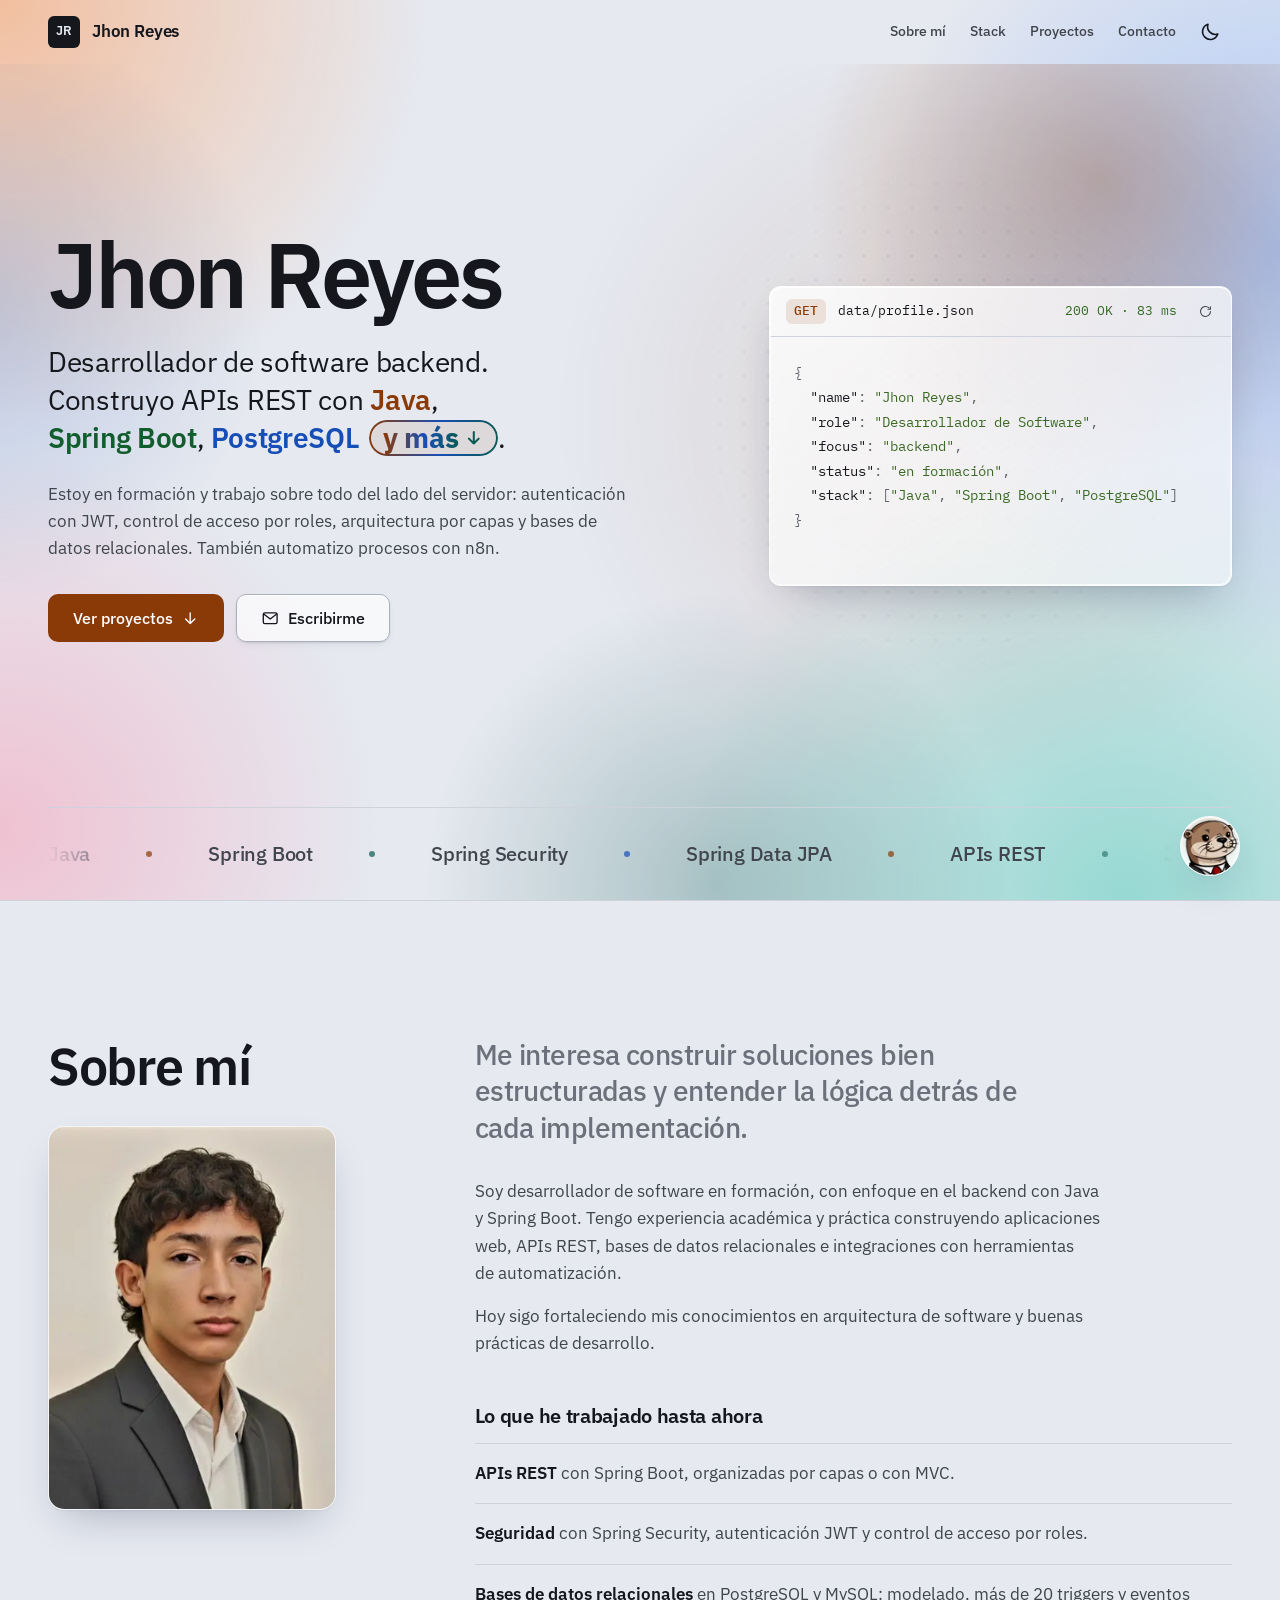
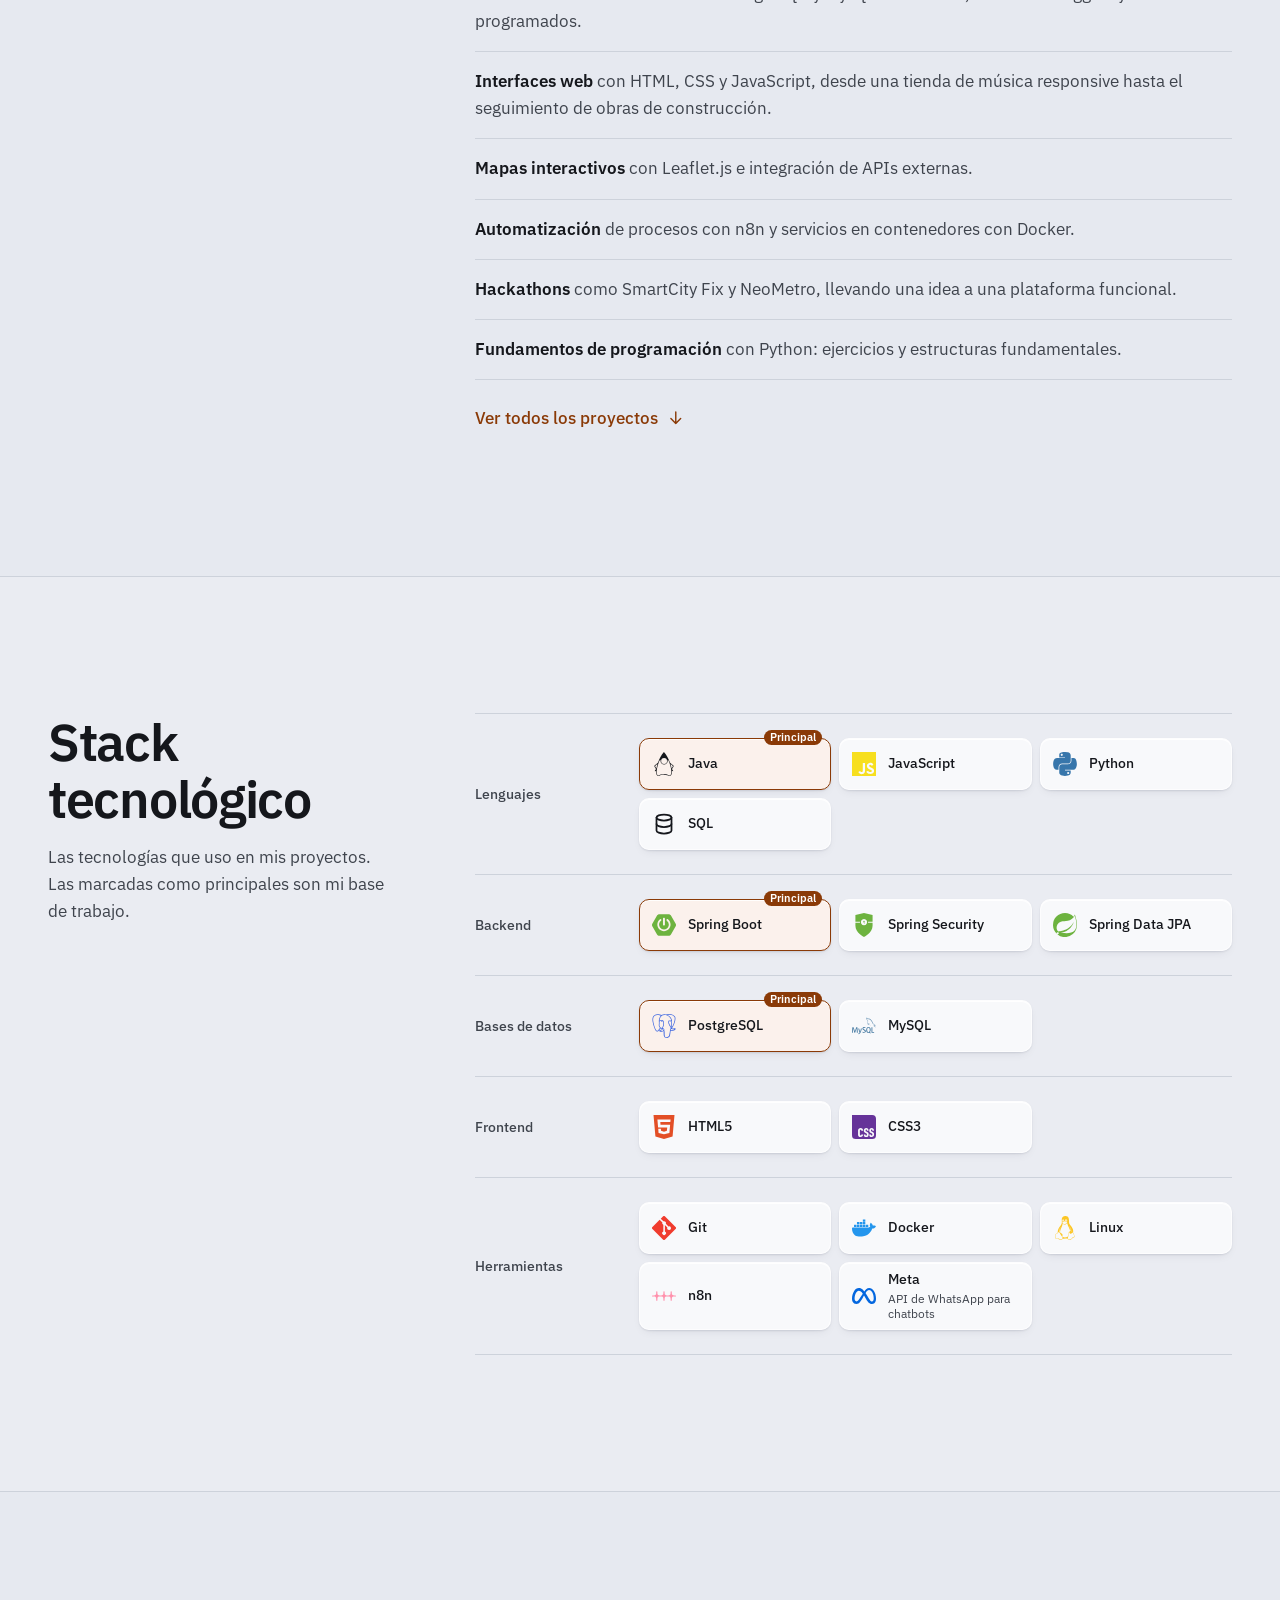
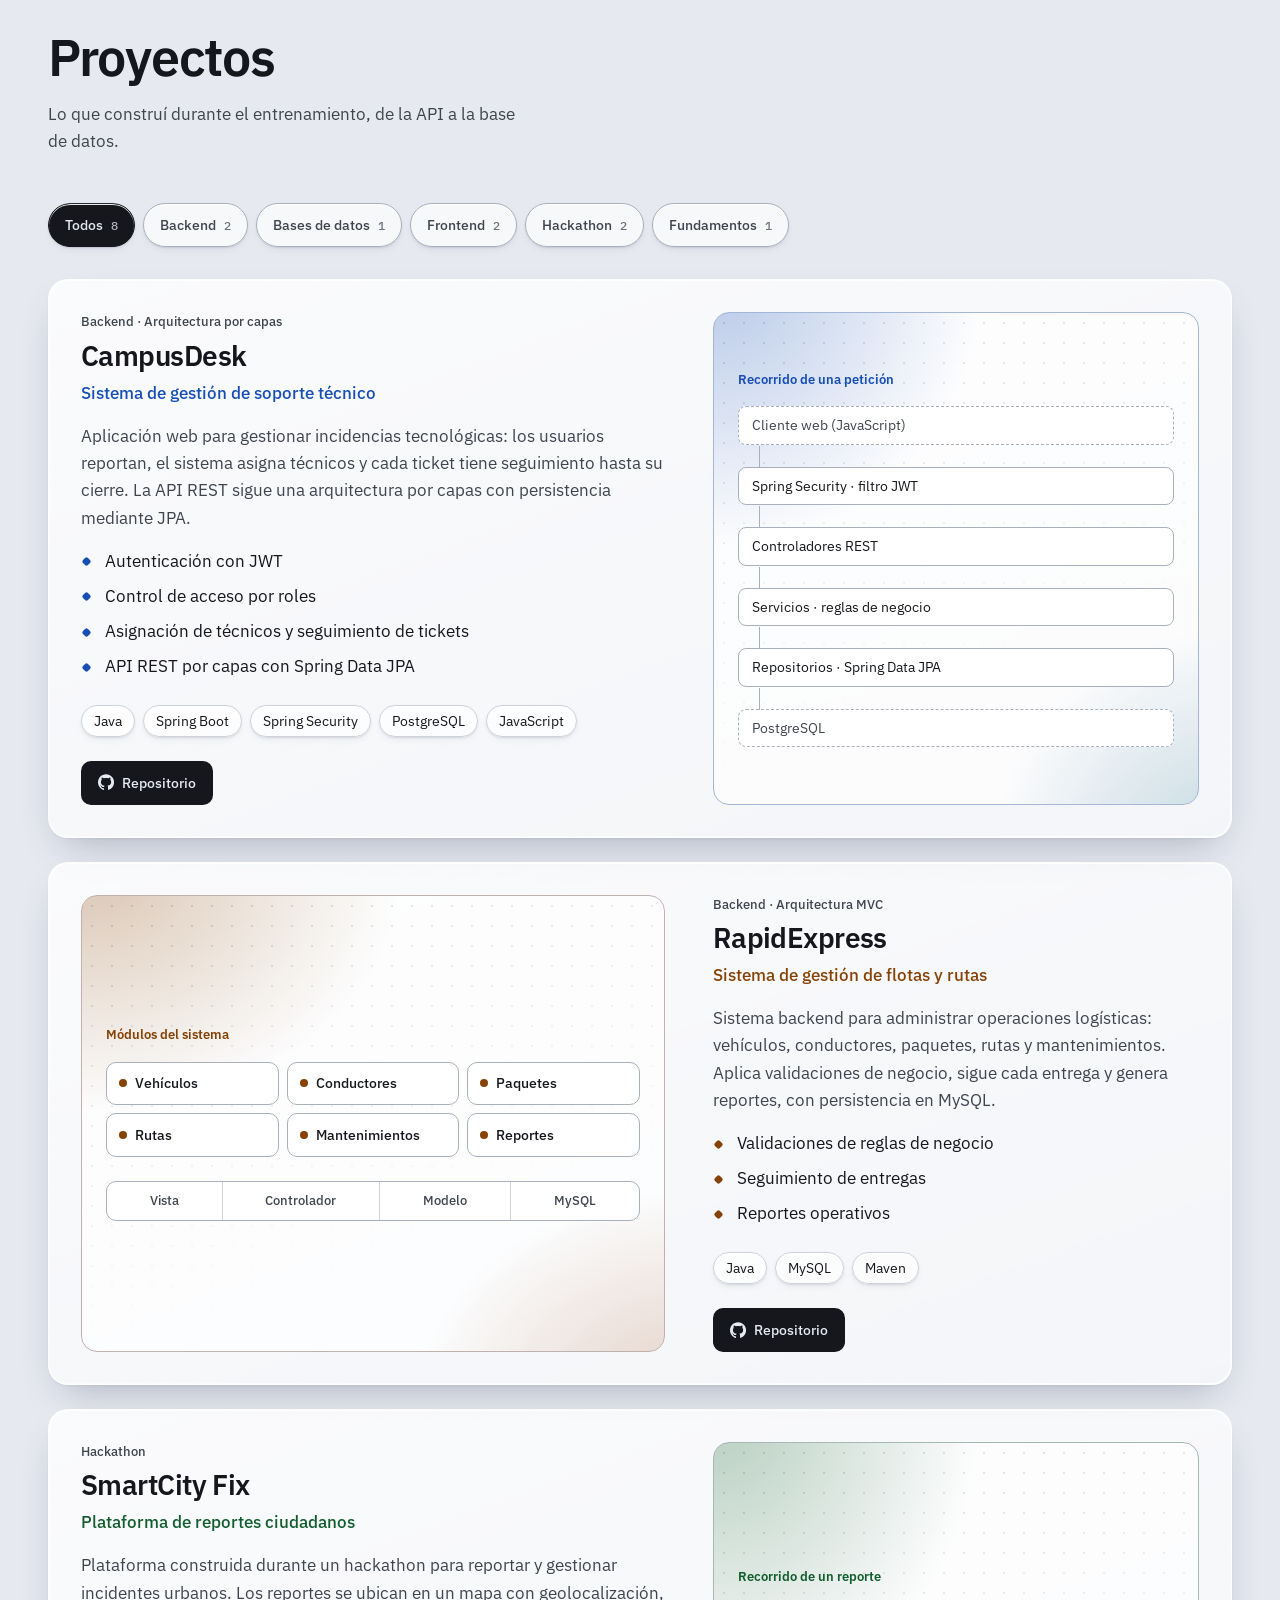
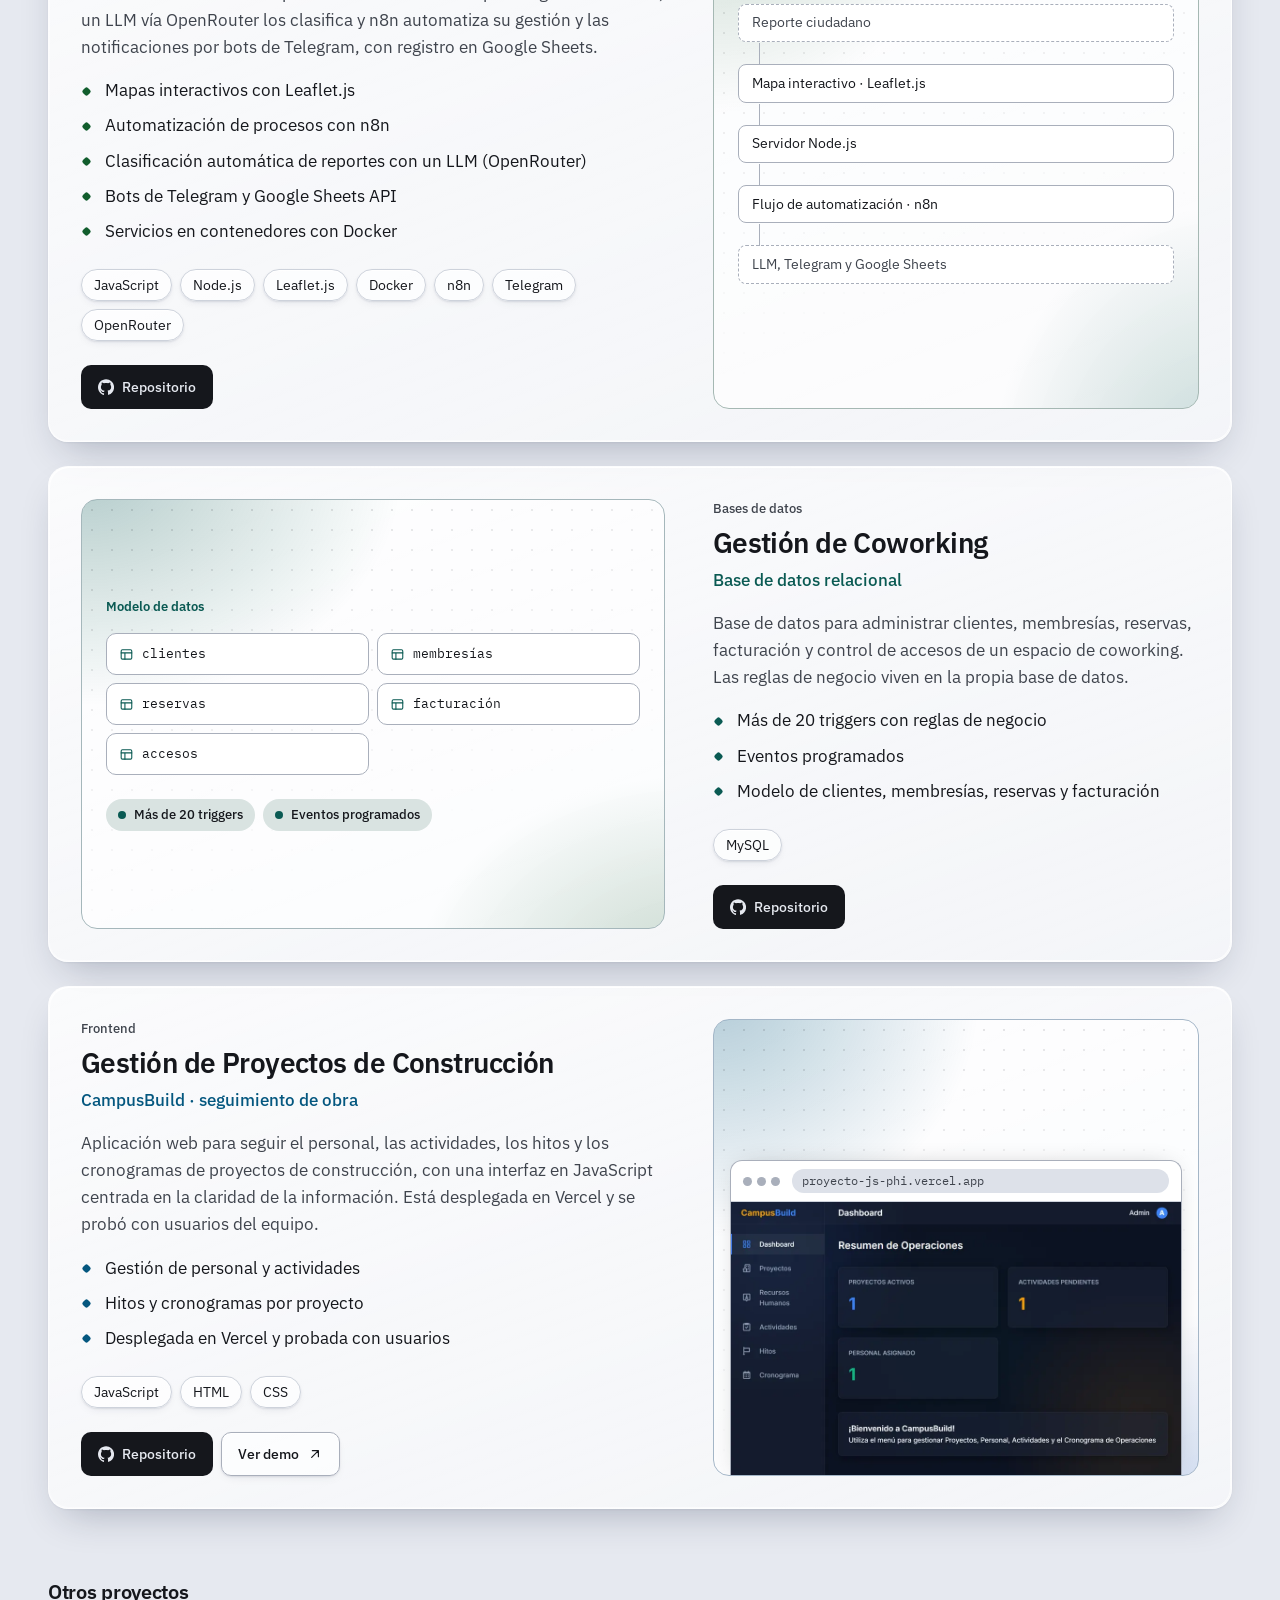
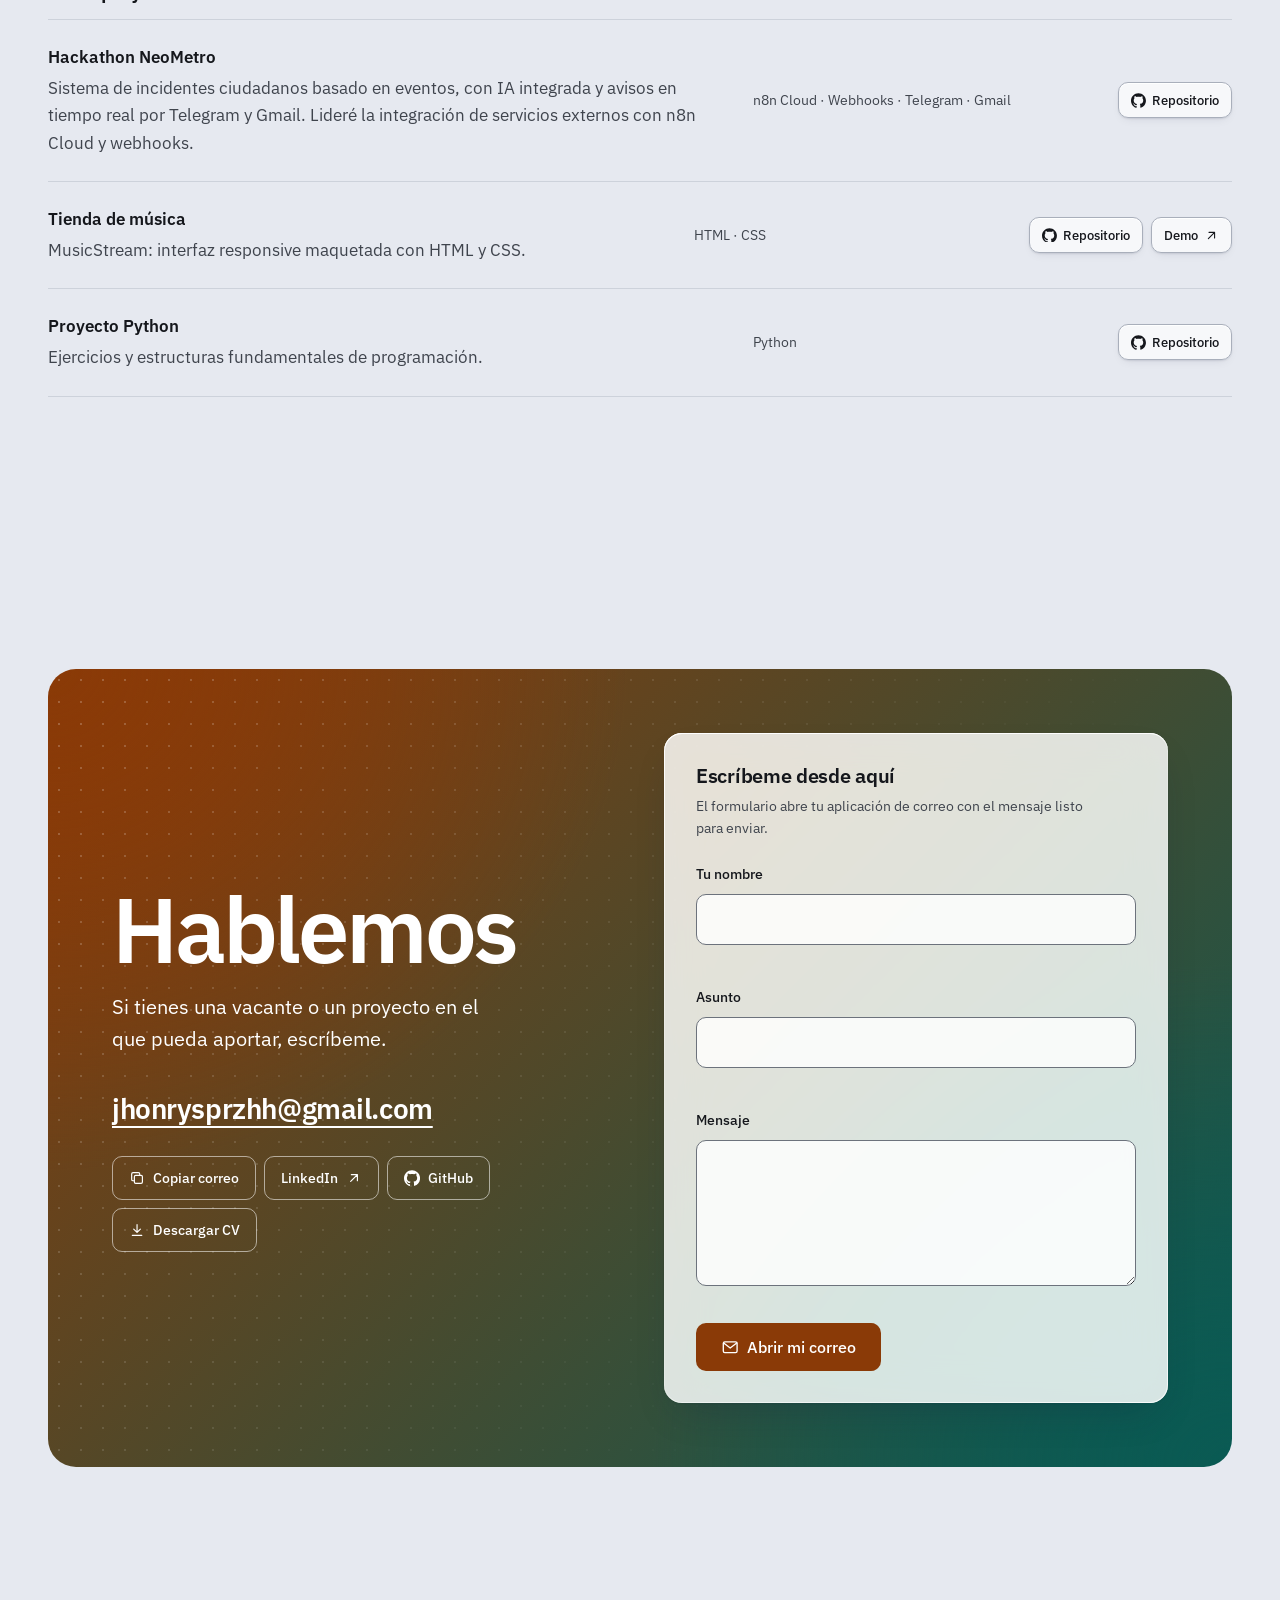
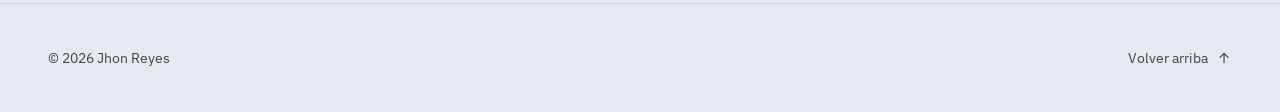
==== commit d415cc02: "Merge branch 'release/v1.6.1' into main" ====
--- a/index.html
+++ b/index.html
@@ -33,18 +33,18 @@
   <link rel="preconnect" href="https://fonts.gstatic.com" crossorigin>
   <link rel="stylesheet" href="https://fonts.googleapis.com/css2?family=IBM+Plex+Mono:wght@400;500&family=IBM+Plex+Sans:wght@400;500;600&display=swap">
 
-  <link rel="stylesheet" href="assets/css/reset.css?v=1.6.0">
-  <link rel="stylesheet" href="assets/css/tokens.css?v=1.6.0">
-  <link rel="stylesheet" href="assets/css/base.css?v=1.6.0">
-  <link rel="stylesheet" href="assets/css/layout.css?v=1.6.0">
-  <link rel="stylesheet" href="assets/css/components.css?v=1.6.0">
-  <link rel="stylesheet" href="assets/css/animations.css?v=1.6.0">
-  <link rel="stylesheet" href="assets/css/projects.css?v=1.6.0">
-  <link rel="stylesheet" href="assets/css/effects.css?v=1.6.0">
-  <link rel="stylesheet" href="assets/css/glass.css?v=1.6.0">
-  <link rel="stylesheet" href="assets/css/assistant.css?v=1.6.0">
-
-  <script type="module" src="assets/js/main.js?v=1.6.0"></script>
+  <link rel="stylesheet" href="assets/css/reset.css?v=1.6.1">
+  <link rel="stylesheet" href="assets/css/tokens.css?v=1.6.1">
+  <link rel="stylesheet" href="assets/css/base.css?v=1.6.1">
+  <link rel="stylesheet" href="assets/css/layout.css?v=1.6.1">
+  <link rel="stylesheet" href="assets/css/components.css?v=1.6.1">
+  <link rel="stylesheet" href="assets/css/animations.css?v=1.6.1">
+  <link rel="stylesheet" href="assets/css/projects.css?v=1.6.1">
+  <link rel="stylesheet" href="assets/css/effects.css?v=1.6.1">
+  <link rel="stylesheet" href="assets/css/glass.css?v=1.6.1">
+  <link rel="stylesheet" href="assets/css/assistant.css?v=1.6.1">
+
+  <script type="module" src="assets/js/main.js?v=1.6.1"></script>
 </head>
 <body>
   <!-- Iconos SVG reutilizables (trazo 1.75, esquinas redondeadas) -->
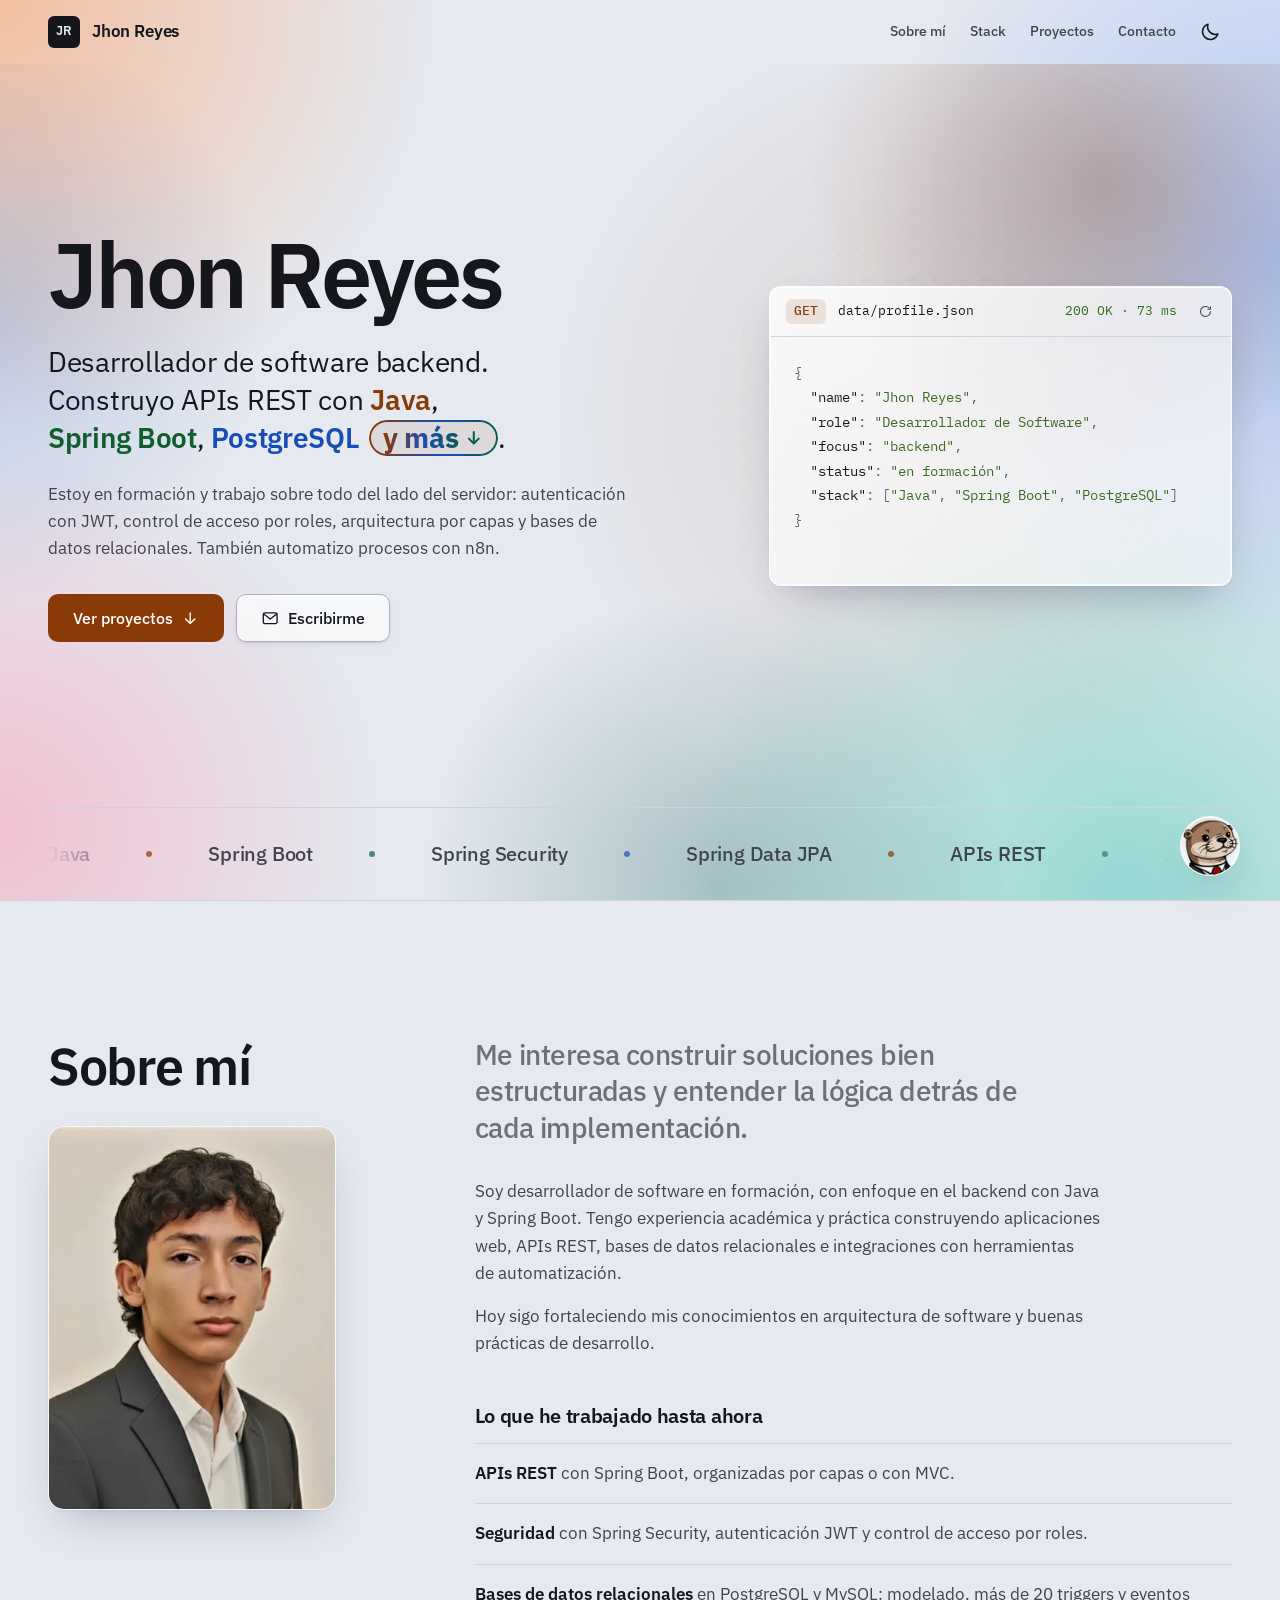
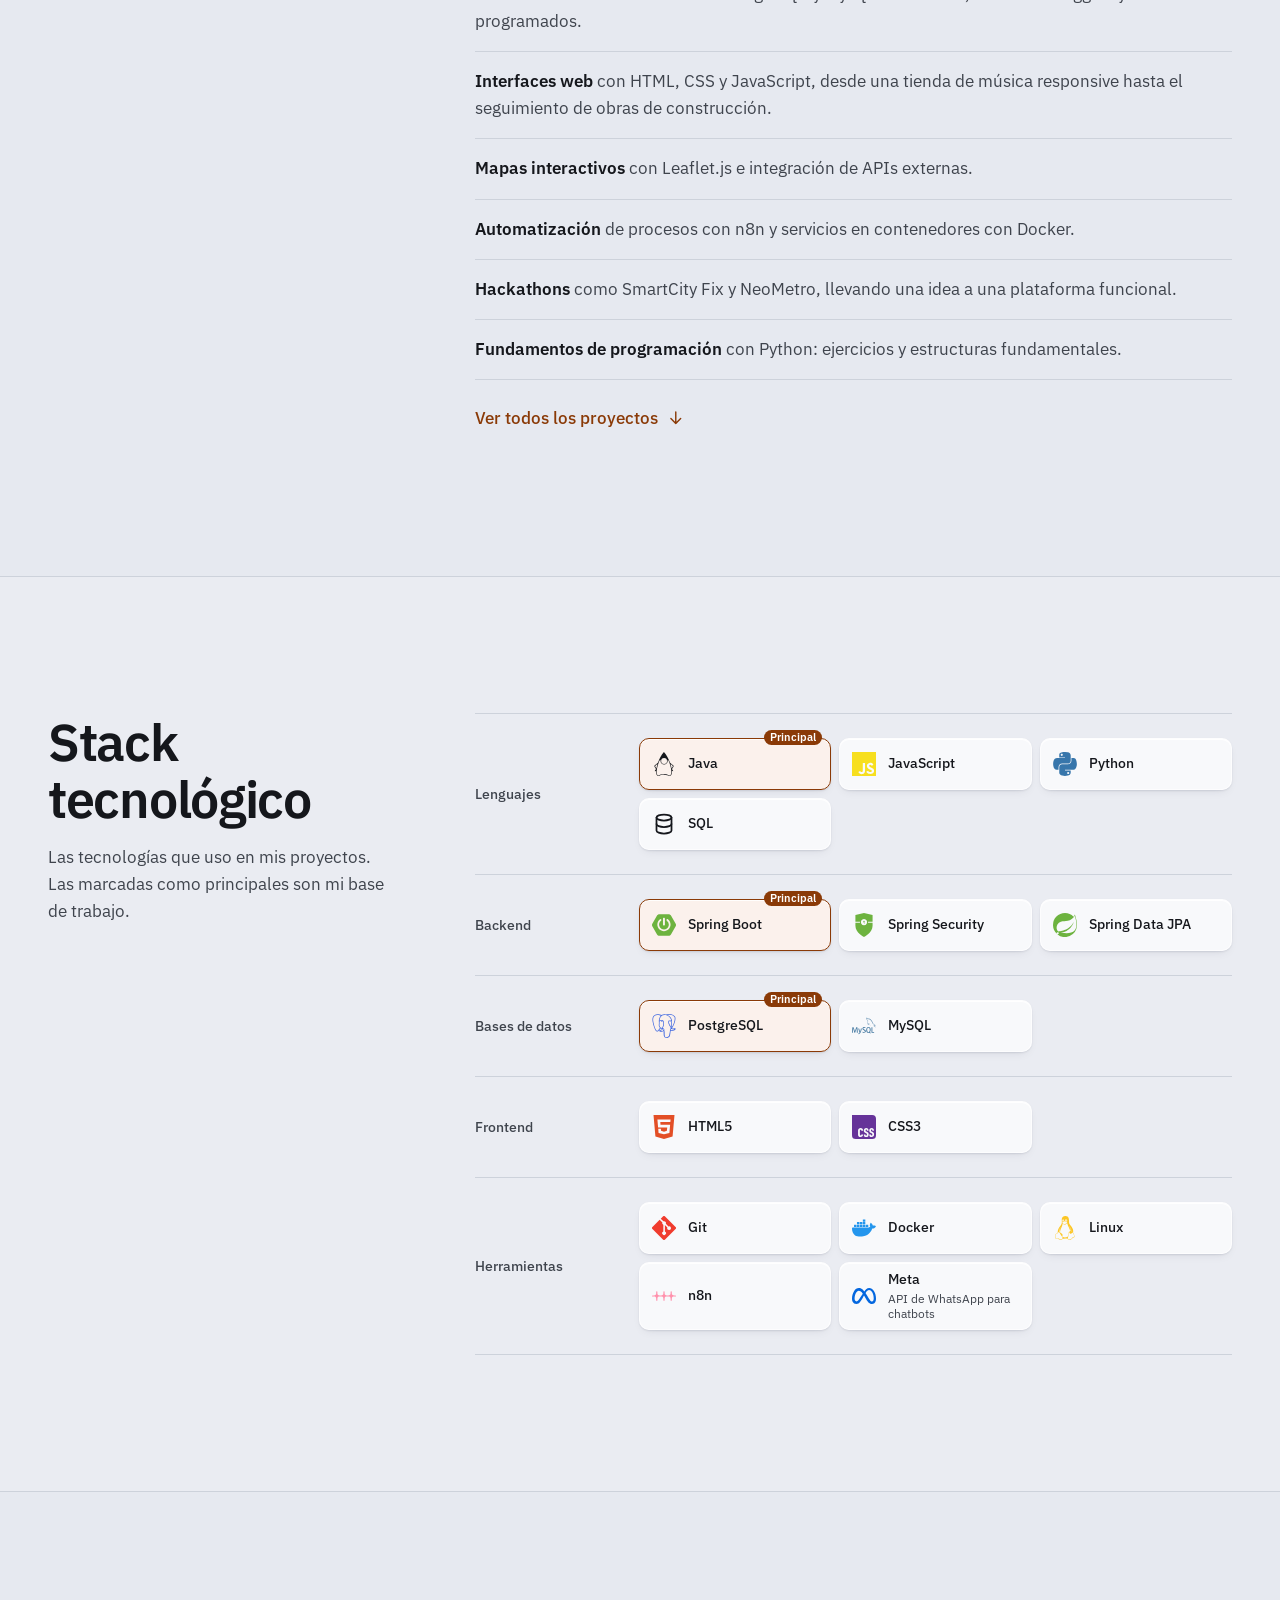
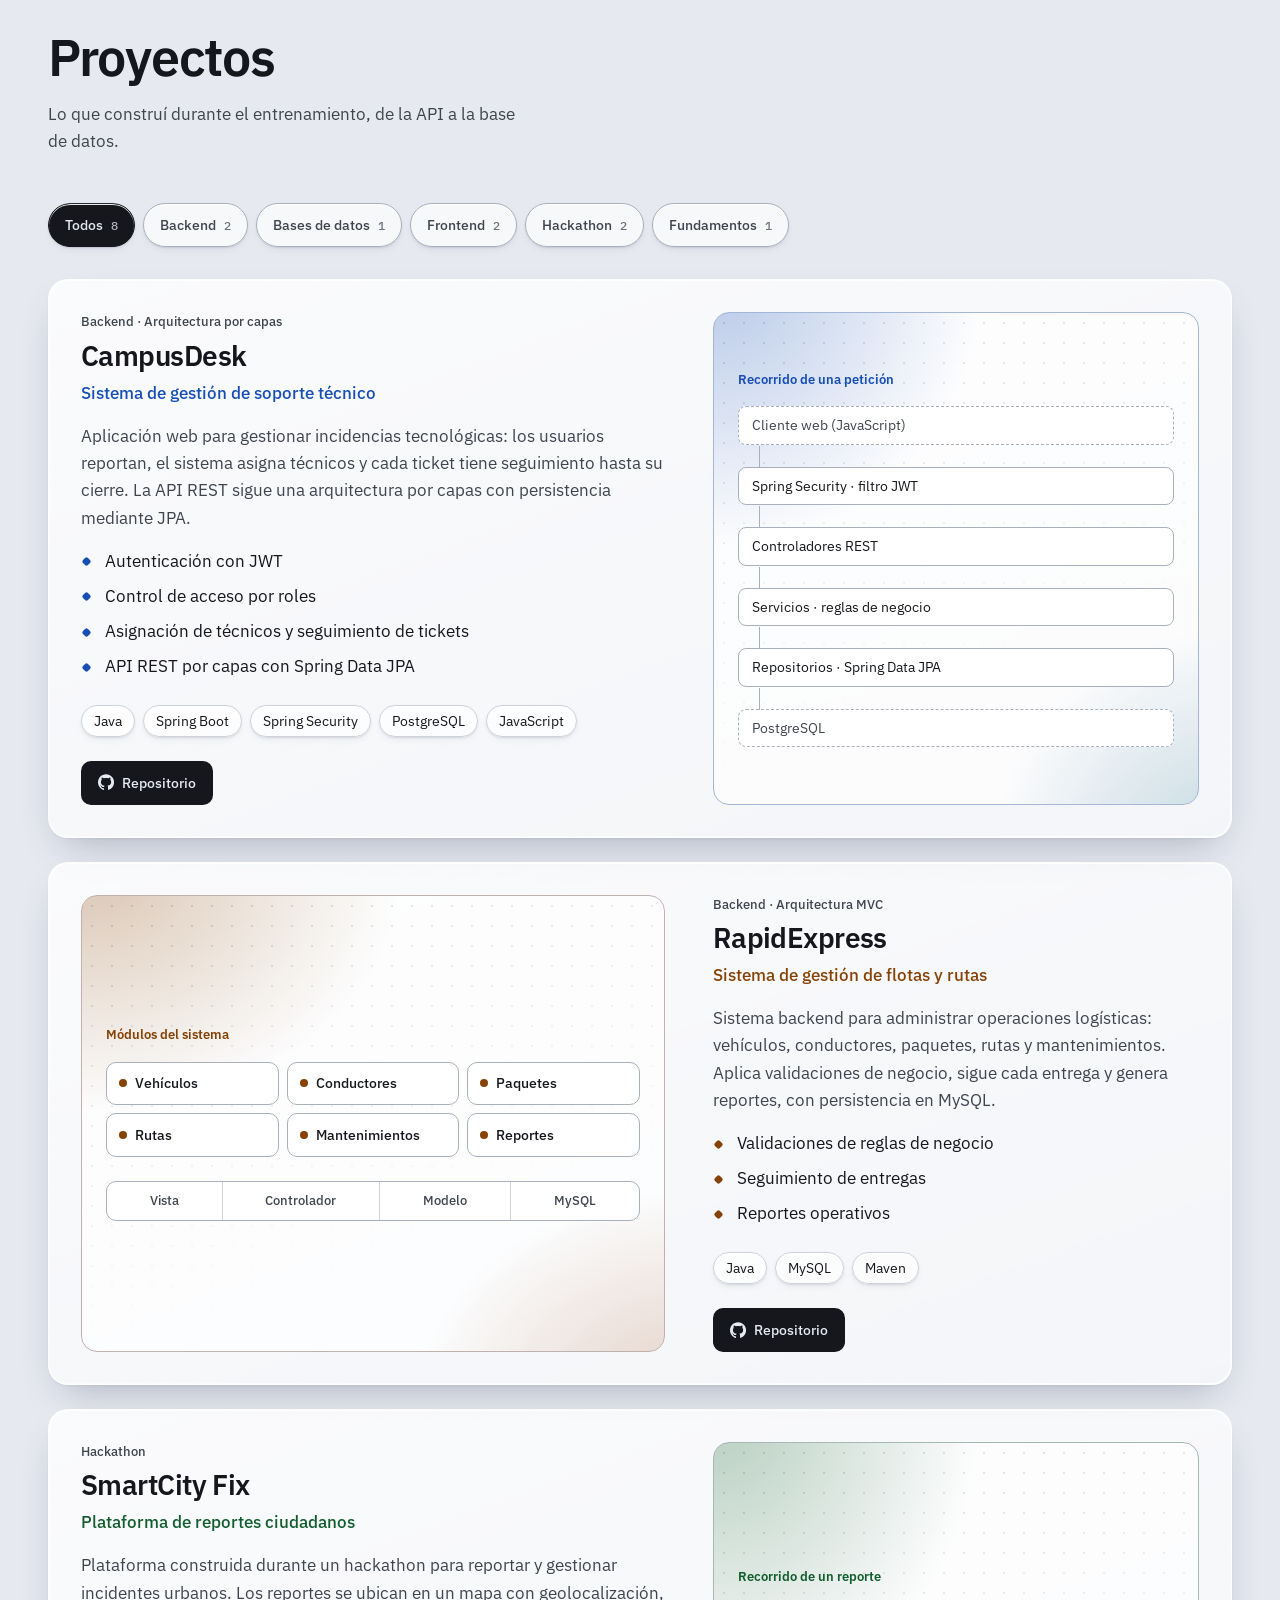
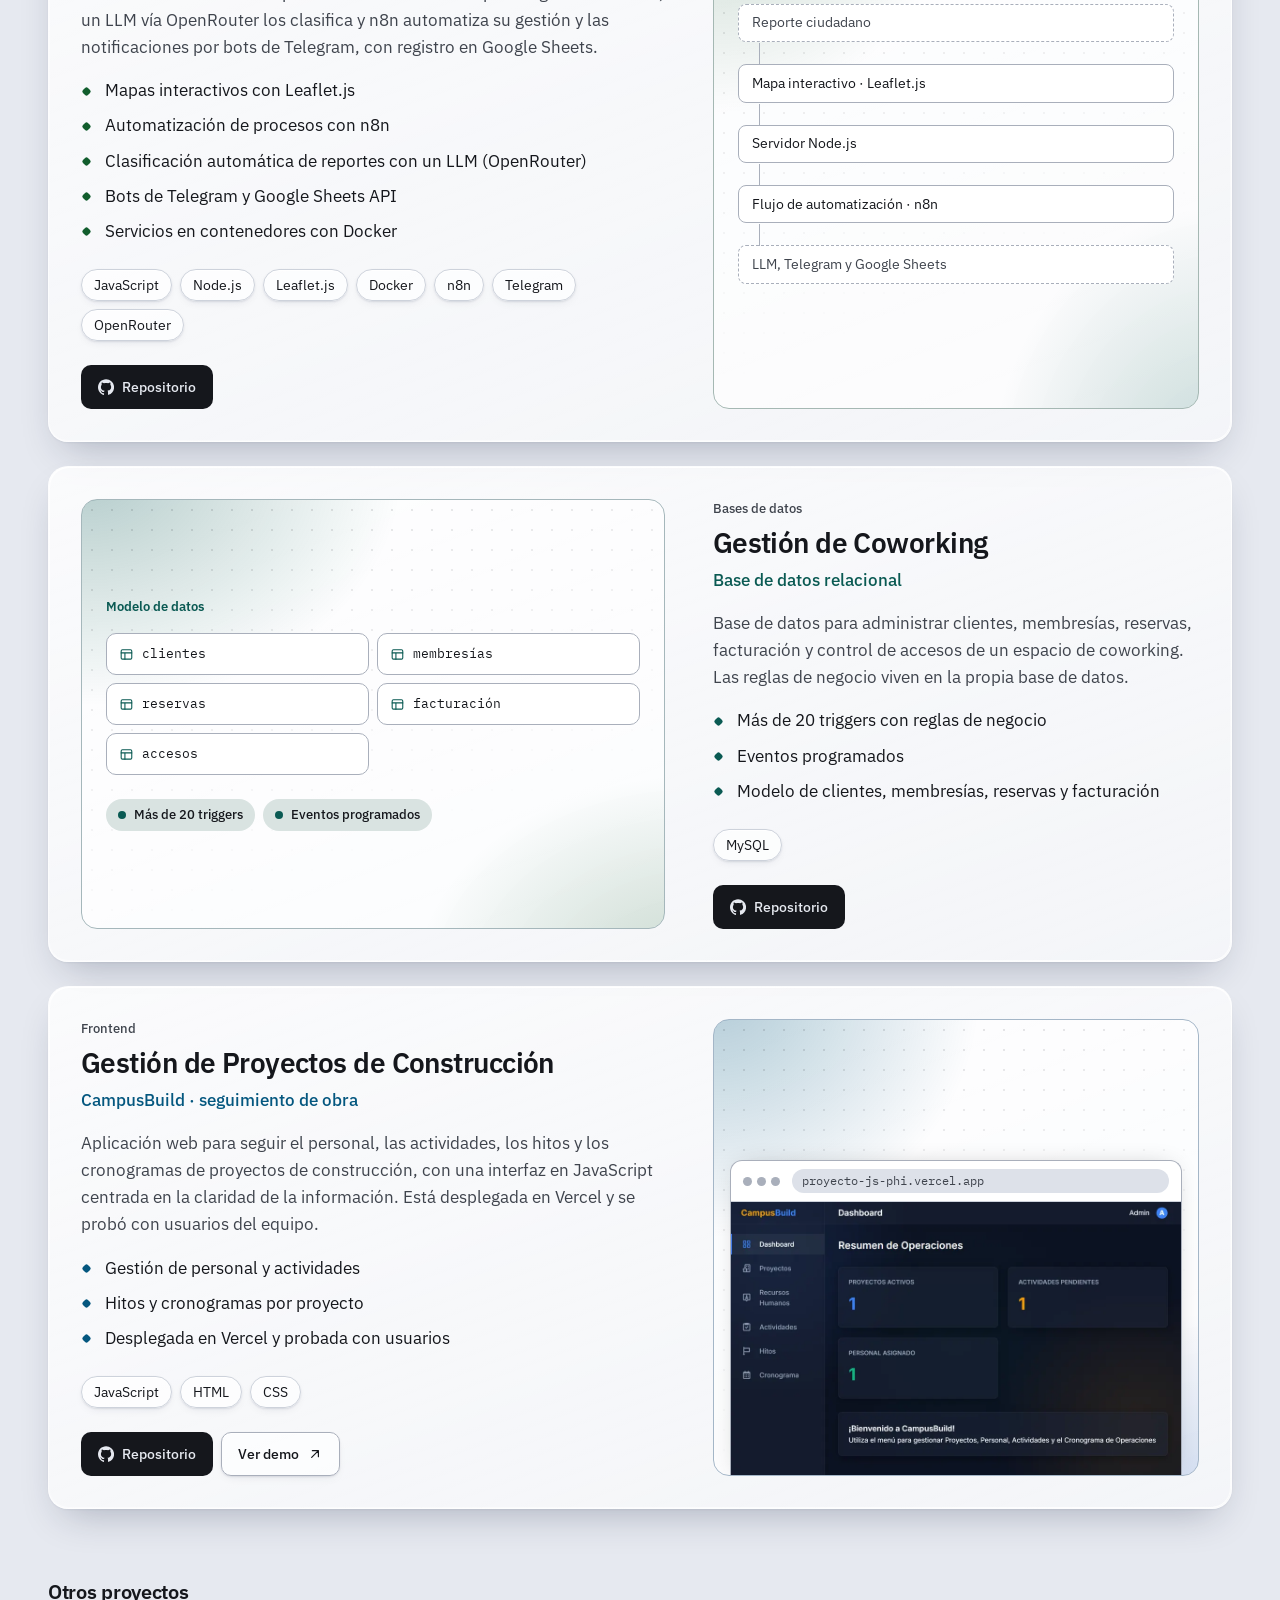
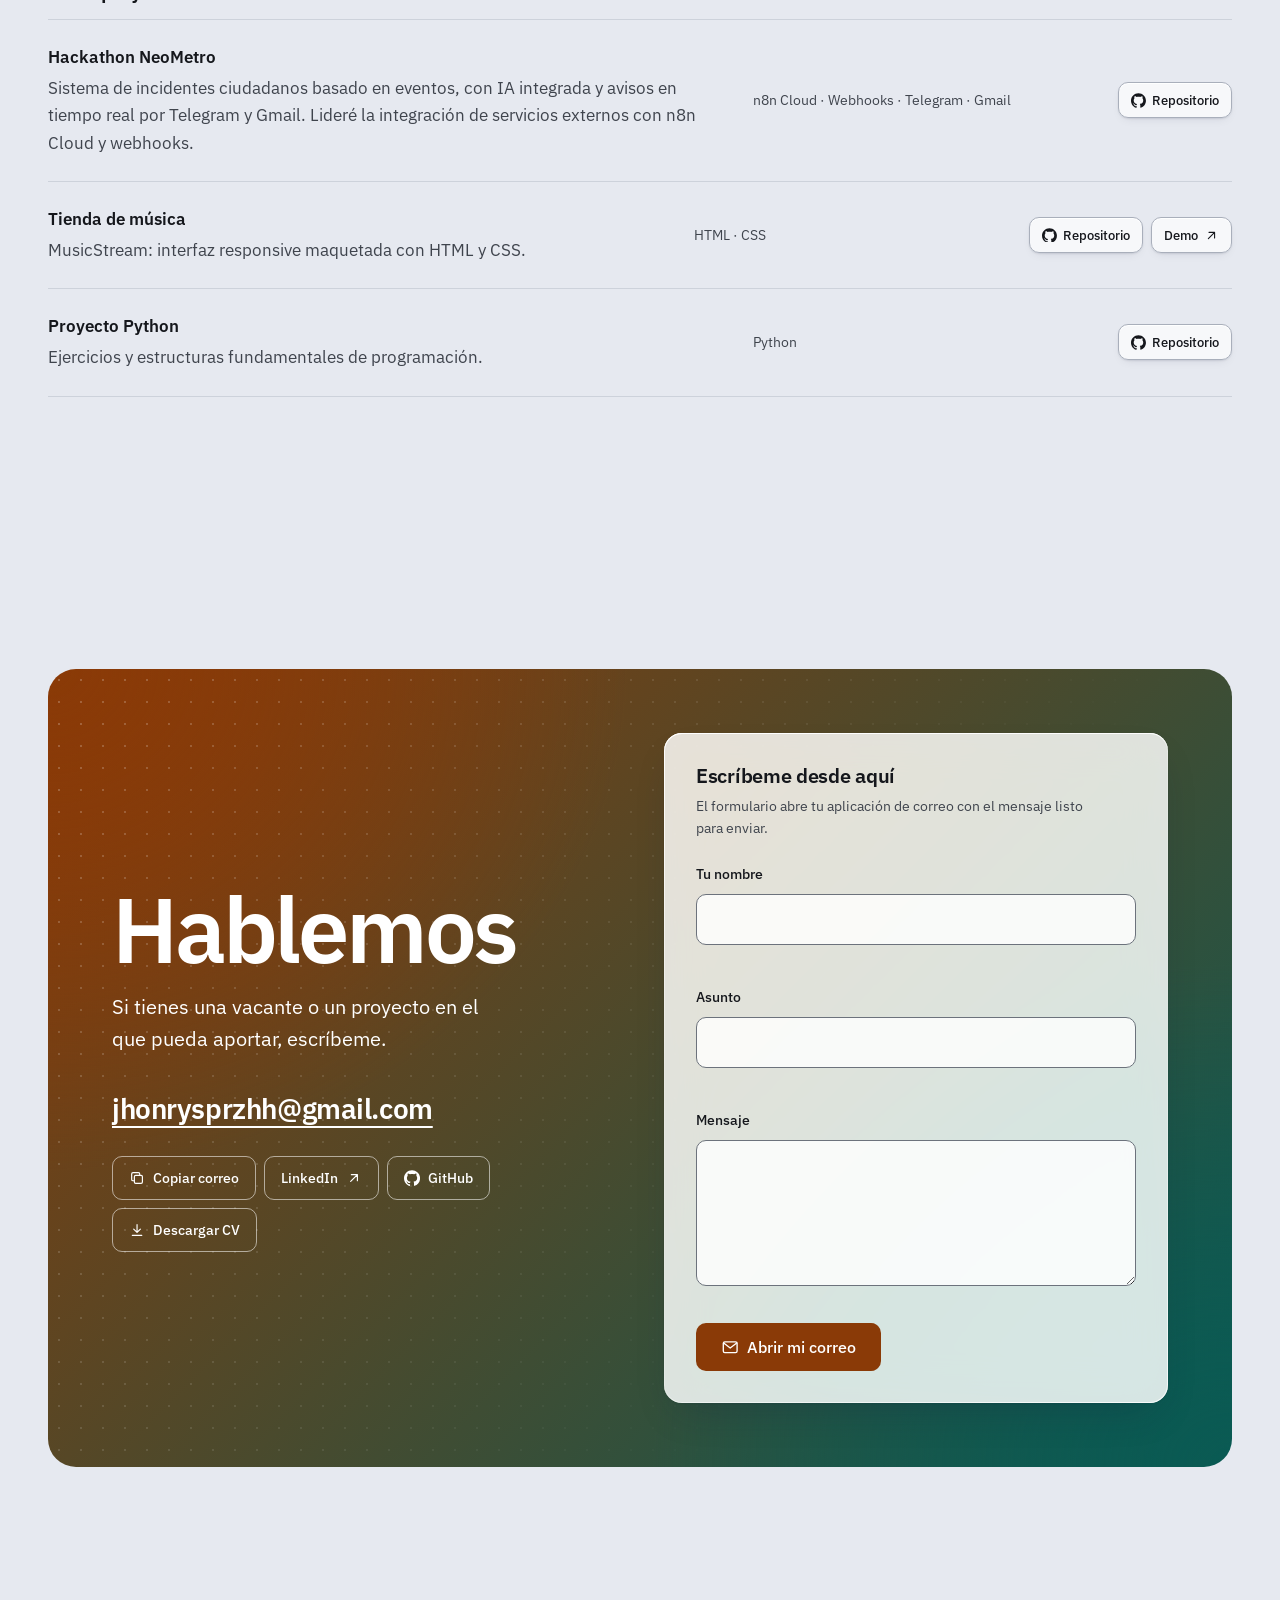
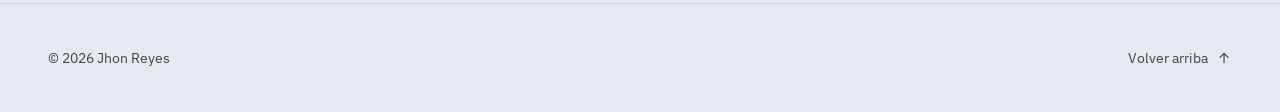
==== commit a114a6f4: "Merge branch 'feature/mail-fallback' into develop" ====
--- a/index.html
+++ b/index.html
@@ -375,6 +375,30 @@
     </button>
   </aside>
 
+  <section class="mail-help" role="dialog" aria-labelledby="mail-help-title" aria-describedby="mail-help-text" data-mail-help hidden>
+    <div class="mail-help__head">
+      <h2 class="mail-help__title" id="mail-help-title">¿No se abrió tu correo?</h2>
+      <button class="icon-btn mail-help__close" type="button" aria-label="Cerrar" data-mail-help-close>
+        <svg class="icon" aria-hidden="true"><use href="#i-close"/></svg>
+      </button>
+    </div>
+    <p class="mail-help__text" id="mail-help-text">Tu dispositivo no tiene una aplicación de correo configurada. Escríbeme desde:</p>
+    <div class="mail-help__actions">
+      <a class="btn btn--primary btn--sm" target="_blank" rel="noopener noreferrer" data-mail-help-gmail>
+        Gmail <span class="visually-hidden">(se abre en una pestaña nueva)</span>
+        <svg class="icon" aria-hidden="true"><use href="#i-arrow-up-right"/></svg>
+      </a>
+      <a class="btn btn--ghost btn--sm" target="_blank" rel="noopener noreferrer" data-mail-help-outlook>
+        Outlook <span class="visually-hidden">(se abre en una pestaña nueva)</span>
+        <svg class="icon" aria-hidden="true"><use href="#i-arrow-up-right"/></svg>
+      </a>
+      <button class="btn btn--ghost btn--sm" type="button" data-mail-help-copy>
+        <svg class="icon" aria-hidden="true"><use href="#i-copy"/></svg>
+        Copiar correo
+      </button>
+    </div>
+  </section>
+
   <div class="toast" role="status" aria-live="polite" data-toast></div>
 </body>
 </html>
--- a/assets/css/components.css
+++ b/assets/css/components.css
@@ -761,6 +761,74 @@
   transform: translate(-50%, 0);
 }
 
+/* ---------- Plan B del correo (sin aplicación de correo configurada) ---------- */
+.mail-help {
+  position: fixed;
+  left: 50%;
+  bottom: max(var(--space-5), env(safe-area-inset-bottom));
+  z-index: 61;
+  width: min(420px, calc(100vw - 2 * var(--gutter)));
+  padding: var(--space-4) var(--space-4) var(--space-5) var(--space-5);
+  border: 1px solid var(--glass-border, var(--border));
+  border-radius: 18px;
+  background: var(--glass-bg-strong, var(--surface));
+  box-shadow: var(--glass-shadow, var(--shadow));
+  -webkit-backdrop-filter: var(--glass-filter, none);
+  backdrop-filter: var(--glass-filter, none);
+  opacity: 0;
+  transform: translate(-50%, 10px) scale(0.98);
+  transition:
+    opacity 180ms ease,
+    transform 180ms ease;
+}
+
+.mail-help.is-open {
+  opacity: 1;
+  transform: translate(-50%, 0);
+  transition:
+    opacity 220ms var(--ease-out),
+    transform 260ms var(--ease-out);
+}
+
+.mail-help__head {
+  display: flex;
+  align-items: center;
+  justify-content: space-between;
+  gap: var(--space-3);
+  margin-right: calc(-1 * var(--space-2));
+}
+
+.mail-help__title {
+  font-size: 1.0625rem;
+  letter-spacing: -0.01em;
+}
+
+.mail-help__text {
+  margin-top: var(--space-1);
+  color: var(--text-muted);
+  font-size: var(--step--1);
+}
+
+.mail-help__actions {
+  display: flex;
+  flex-wrap: wrap;
+  gap: var(--space-2);
+  margin-top: var(--space-4);
+}
+
+@media (prefers-reduced-motion: reduce) {
+  .mail-help,
+  .mail-help.is-open {
+    transform: translate(-50%, 0);
+  }
+}
+
+@media print {
+  .mail-help {
+    display: none;
+  }
+}
+
 /* ---------- Ajustes táctiles (mobile-native) ---------- */
 a,
 button,
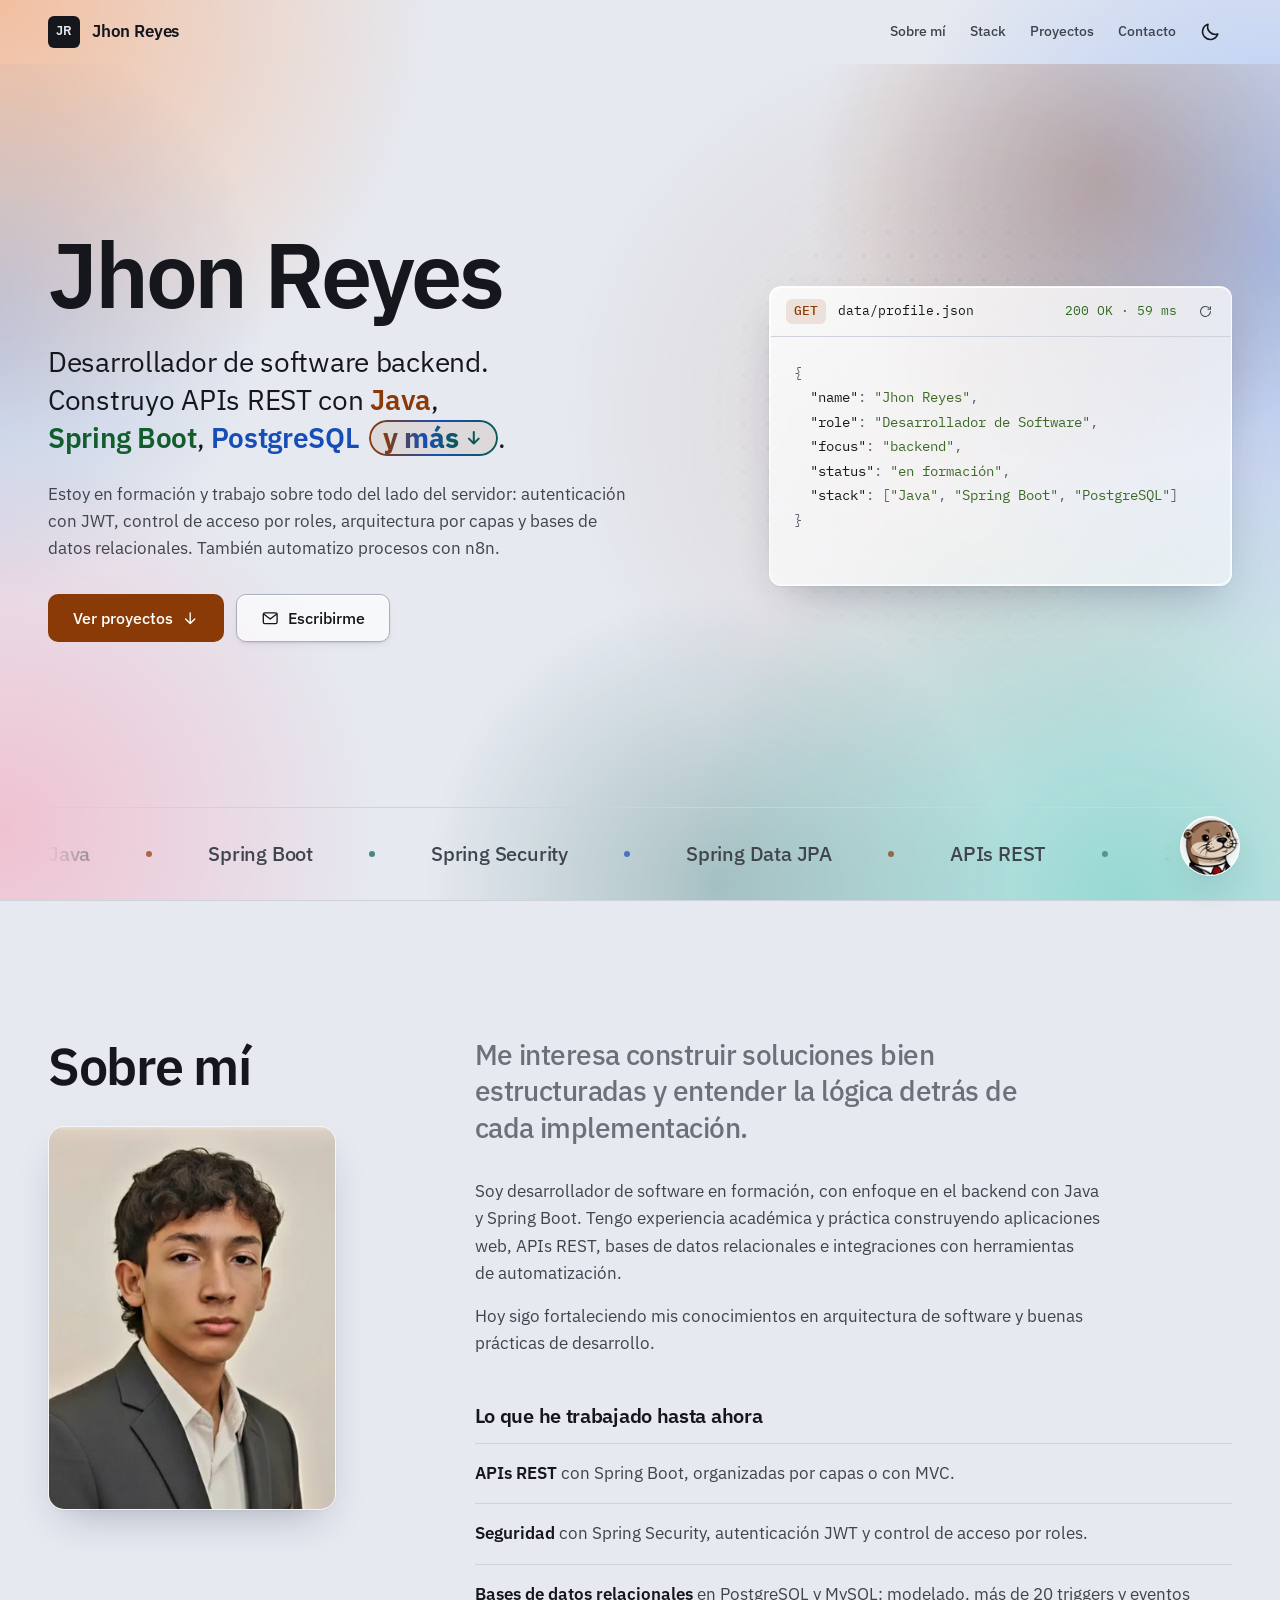
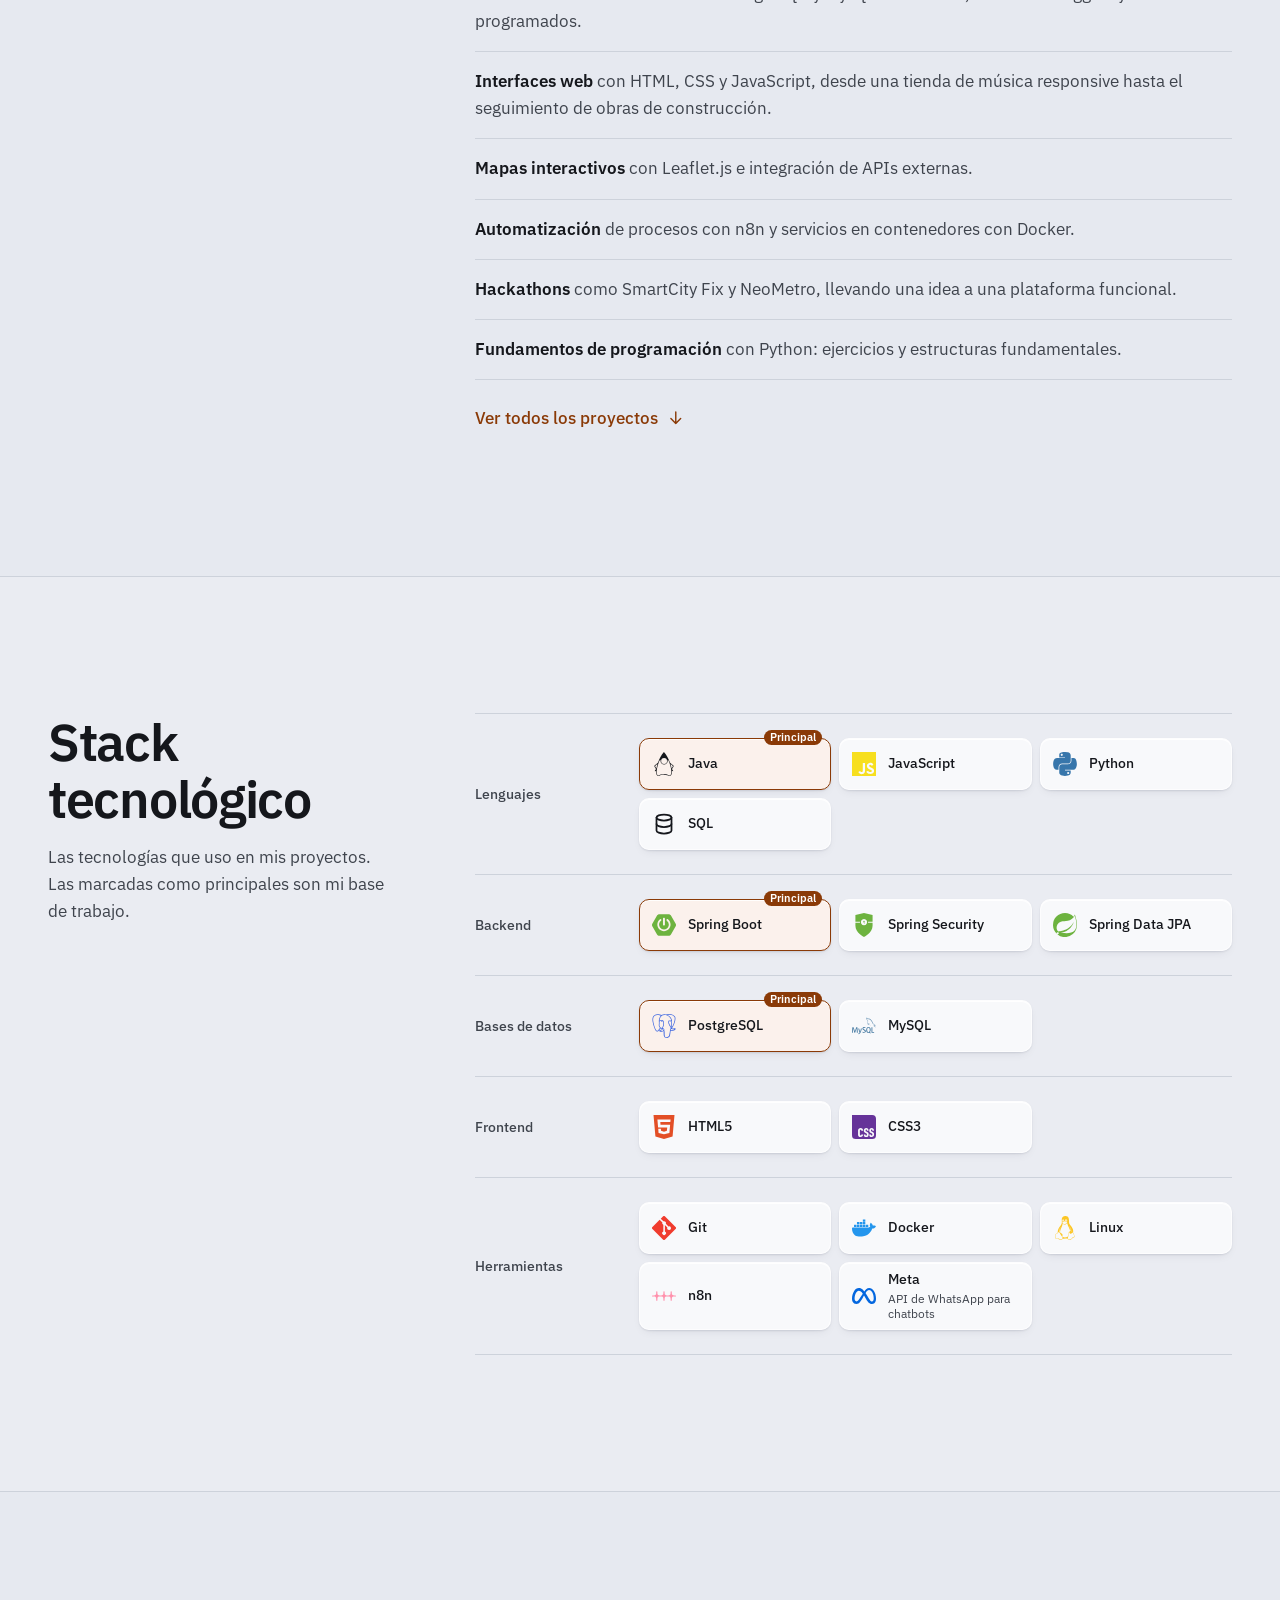
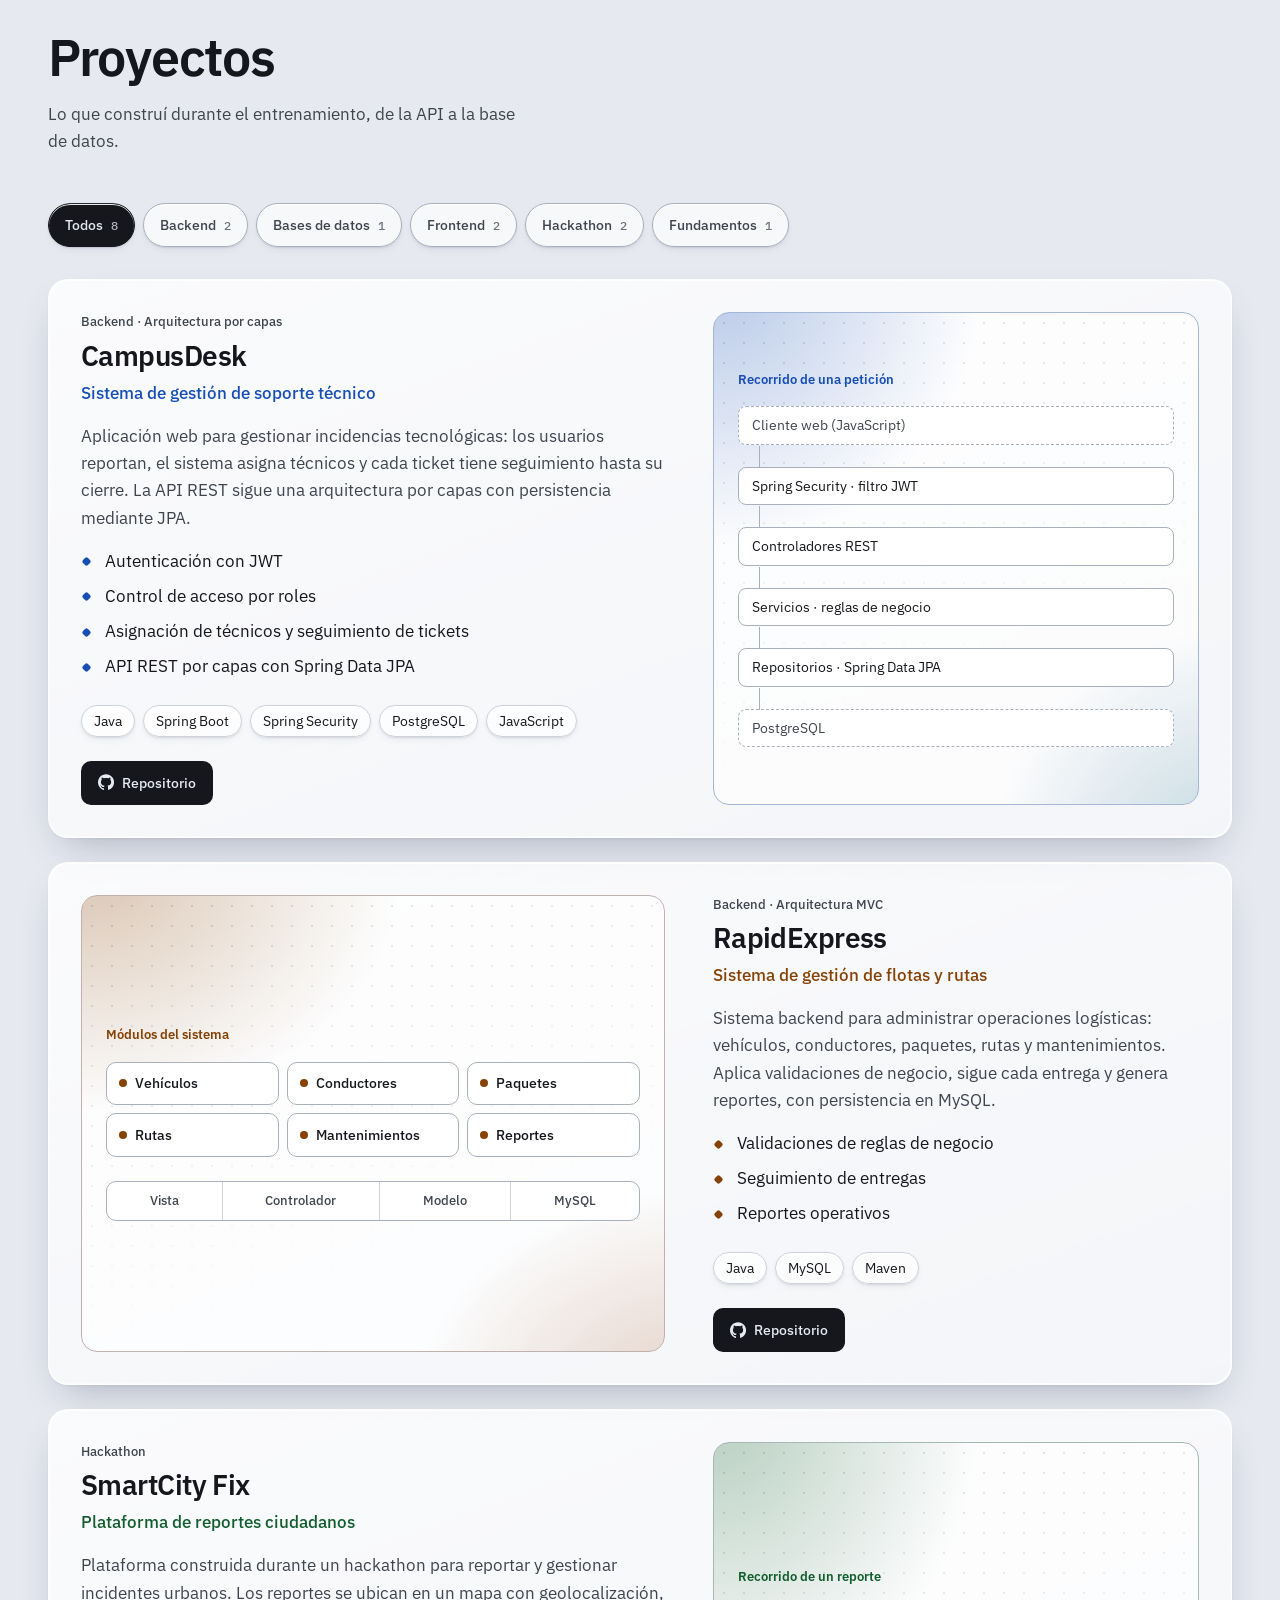
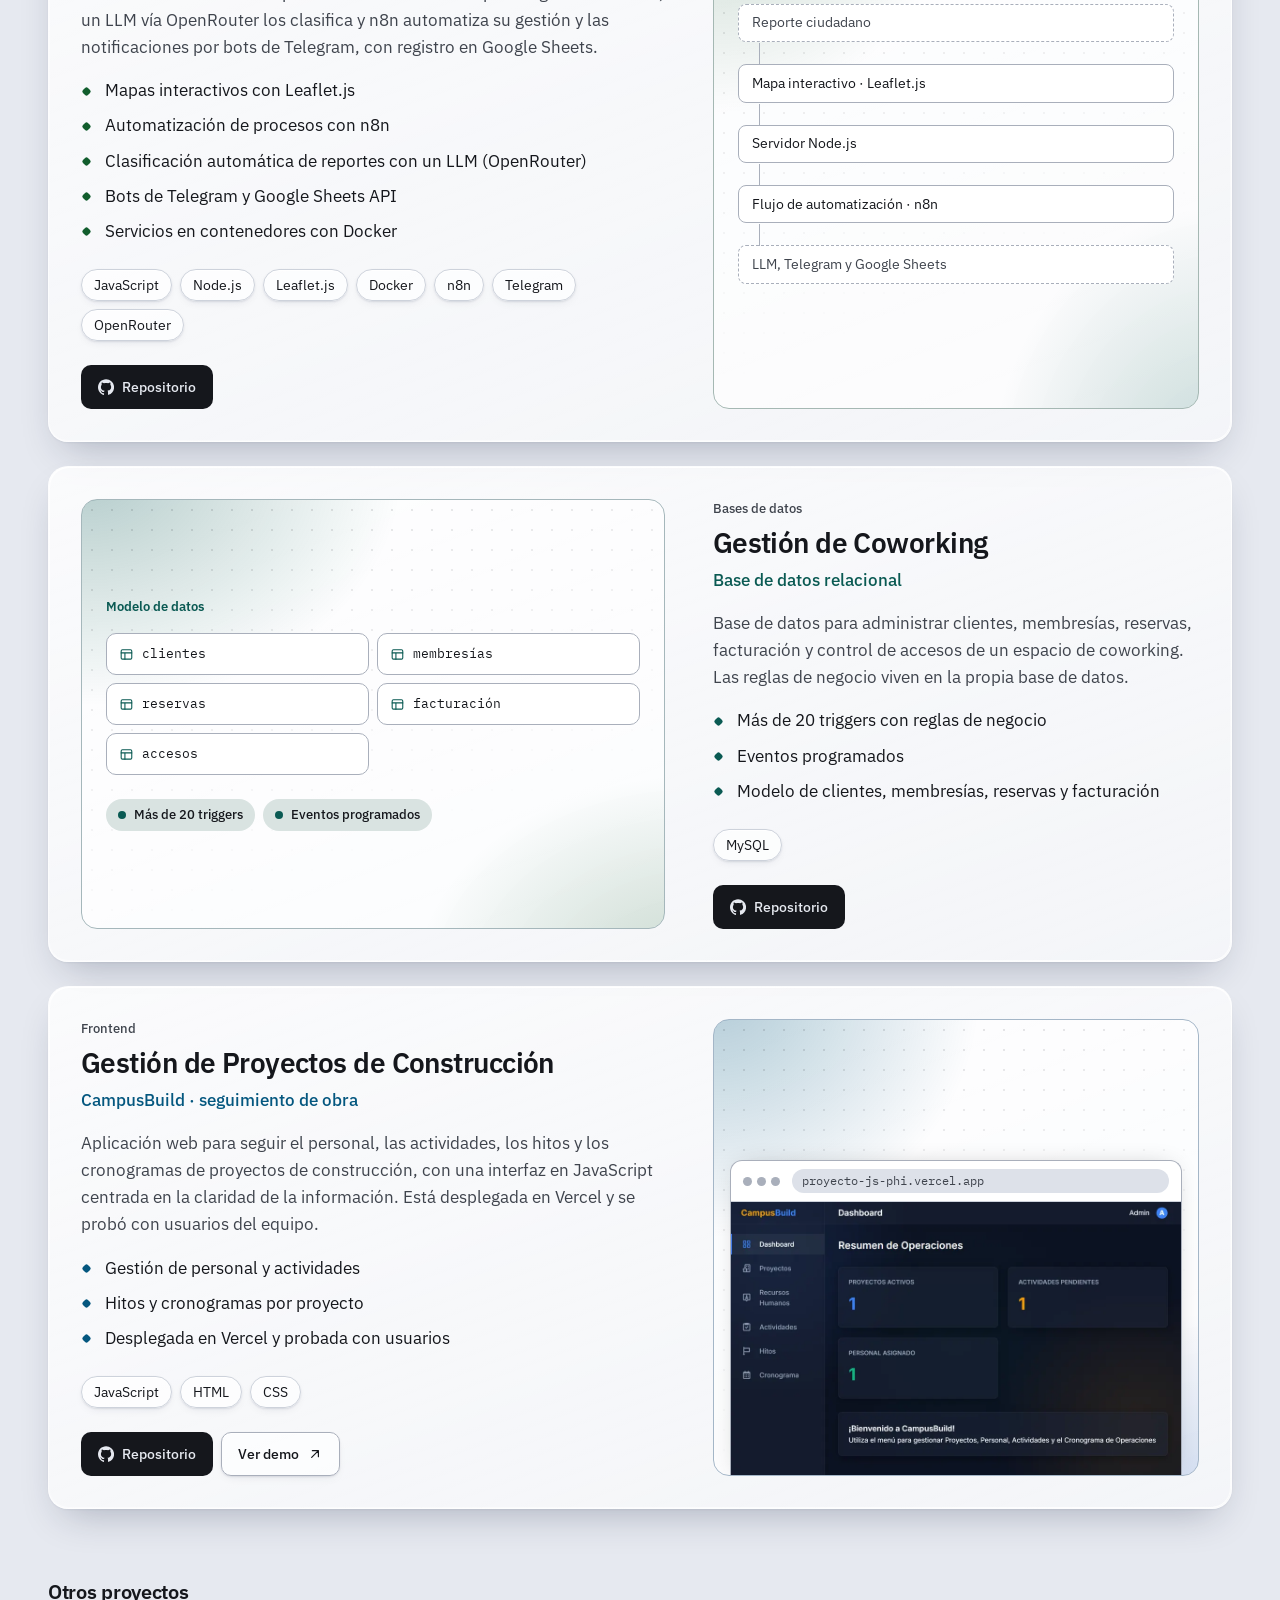
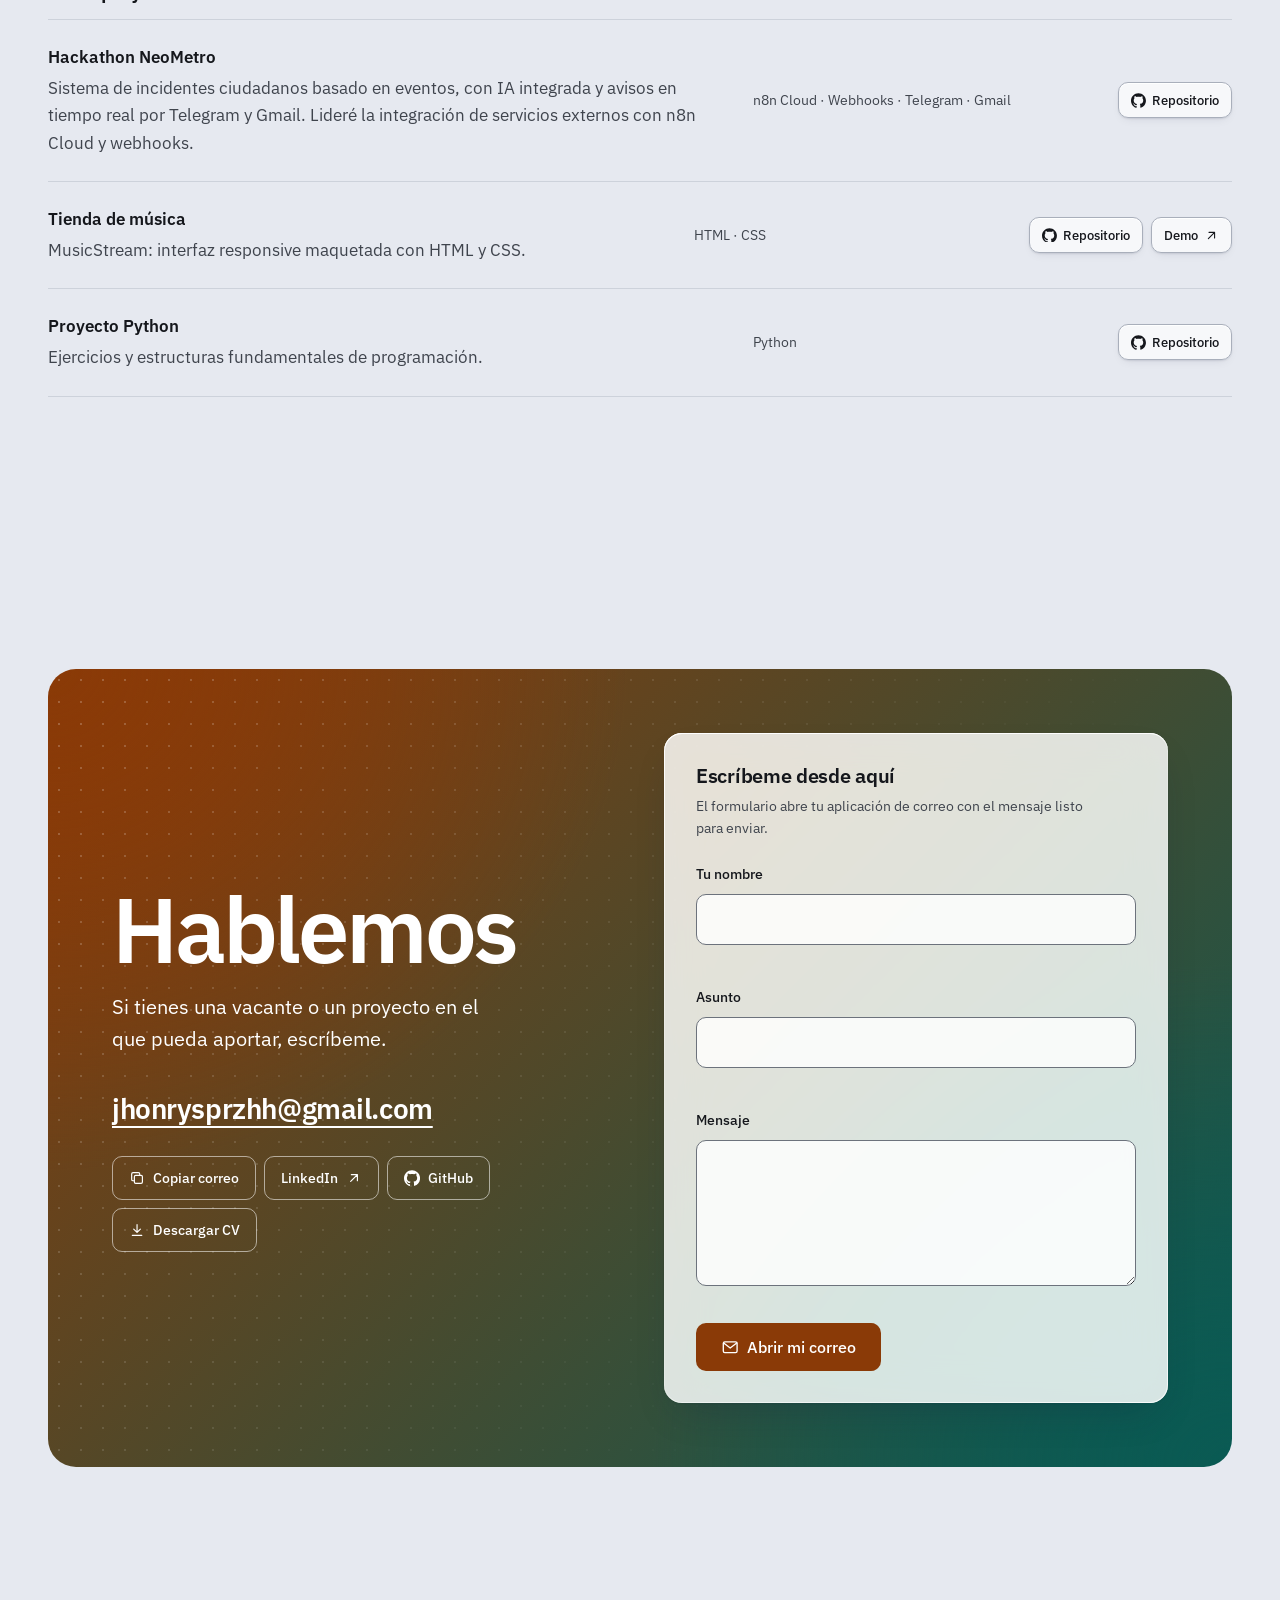
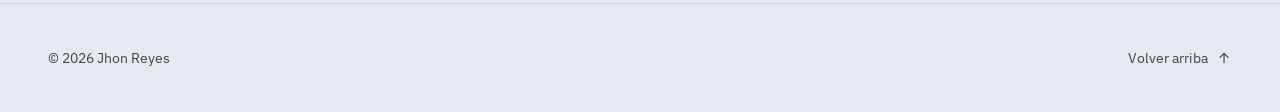
==== commit 10022620: "Merge branch 'release/v1.6.2' into main" ====
--- a/index.html
+++ b/index.html
@@ -33,18 +33,18 @@
   <link rel="preconnect" href="https://fonts.gstatic.com" crossorigin>
   <link rel="stylesheet" href="https://fonts.googleapis.com/css2?family=IBM+Plex+Mono:wght@400;500&family=IBM+Plex+Sans:wght@400;500;600&display=swap">
 
-  <link rel="stylesheet" href="assets/css/reset.css?v=1.6.1">
-  <link rel="stylesheet" href="assets/css/tokens.css?v=1.6.1">
-  <link rel="stylesheet" href="assets/css/base.css?v=1.6.1">
-  <link rel="stylesheet" href="assets/css/layout.css?v=1.6.1">
-  <link rel="stylesheet" href="assets/css/components.css?v=1.6.1">
-  <link rel="stylesheet" href="assets/css/animations.css?v=1.6.1">
-  <link rel="stylesheet" href="assets/css/projects.css?v=1.6.1">
-  <link rel="stylesheet" href="assets/css/effects.css?v=1.6.1">
-  <link rel="stylesheet" href="assets/css/glass.css?v=1.6.1">
-  <link rel="stylesheet" href="assets/css/assistant.css?v=1.6.1">
-
-  <script type="module" src="assets/js/main.js?v=1.6.1"></script>
+  <link rel="stylesheet" href="assets/css/reset.css?v=1.6.2">
+  <link rel="stylesheet" href="assets/css/tokens.css?v=1.6.2">
+  <link rel="stylesheet" href="assets/css/base.css?v=1.6.2">
+  <link rel="stylesheet" href="assets/css/layout.css?v=1.6.2">
+  <link rel="stylesheet" href="assets/css/components.css?v=1.6.2">
+  <link rel="stylesheet" href="assets/css/animations.css?v=1.6.2">
+  <link rel="stylesheet" href="assets/css/projects.css?v=1.6.2">
+  <link rel="stylesheet" href="assets/css/effects.css?v=1.6.2">
+  <link rel="stylesheet" href="assets/css/glass.css?v=1.6.2">
+  <link rel="stylesheet" href="assets/css/assistant.css?v=1.6.2">
+
+  <script type="module" src="assets/js/main.js?v=1.6.2"></script>
 </head>
 <body>
   <!-- Iconos SVG reutilizables (trazo 1.75, esquinas redondeadas) -->
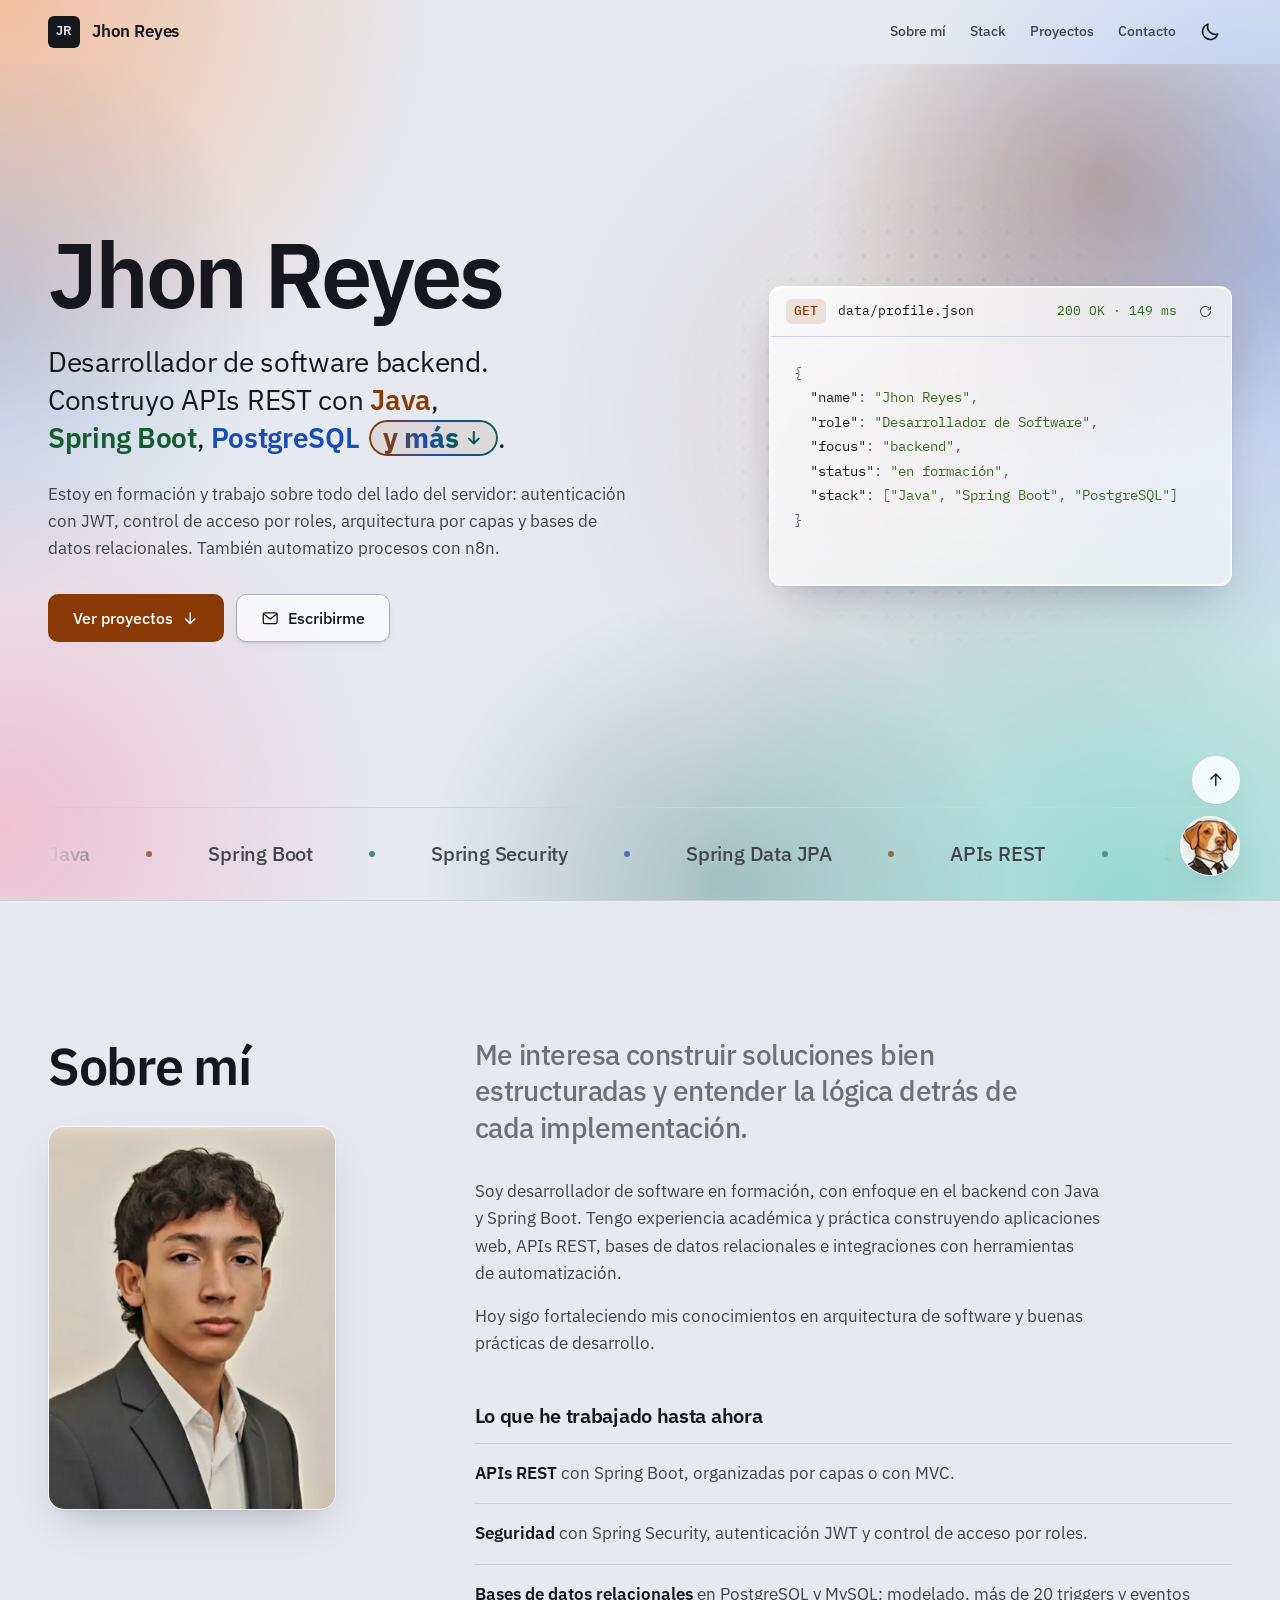
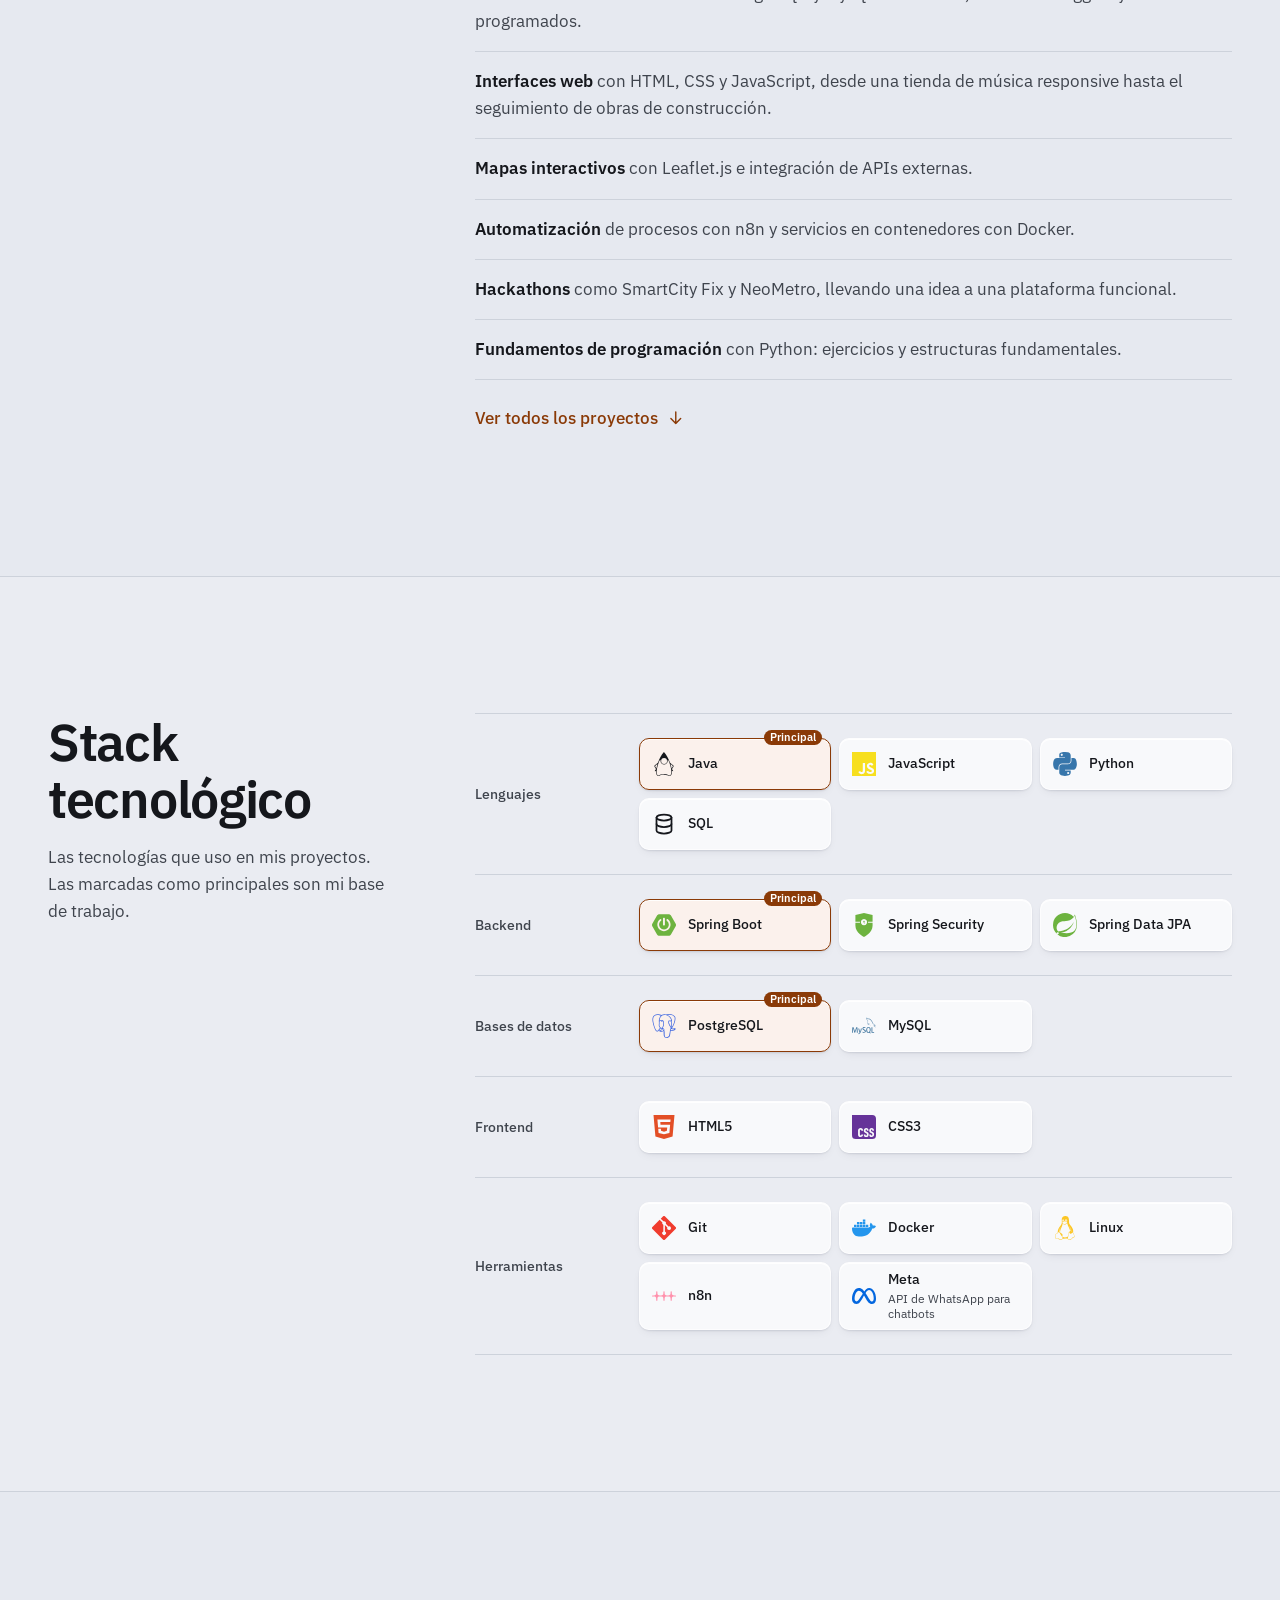
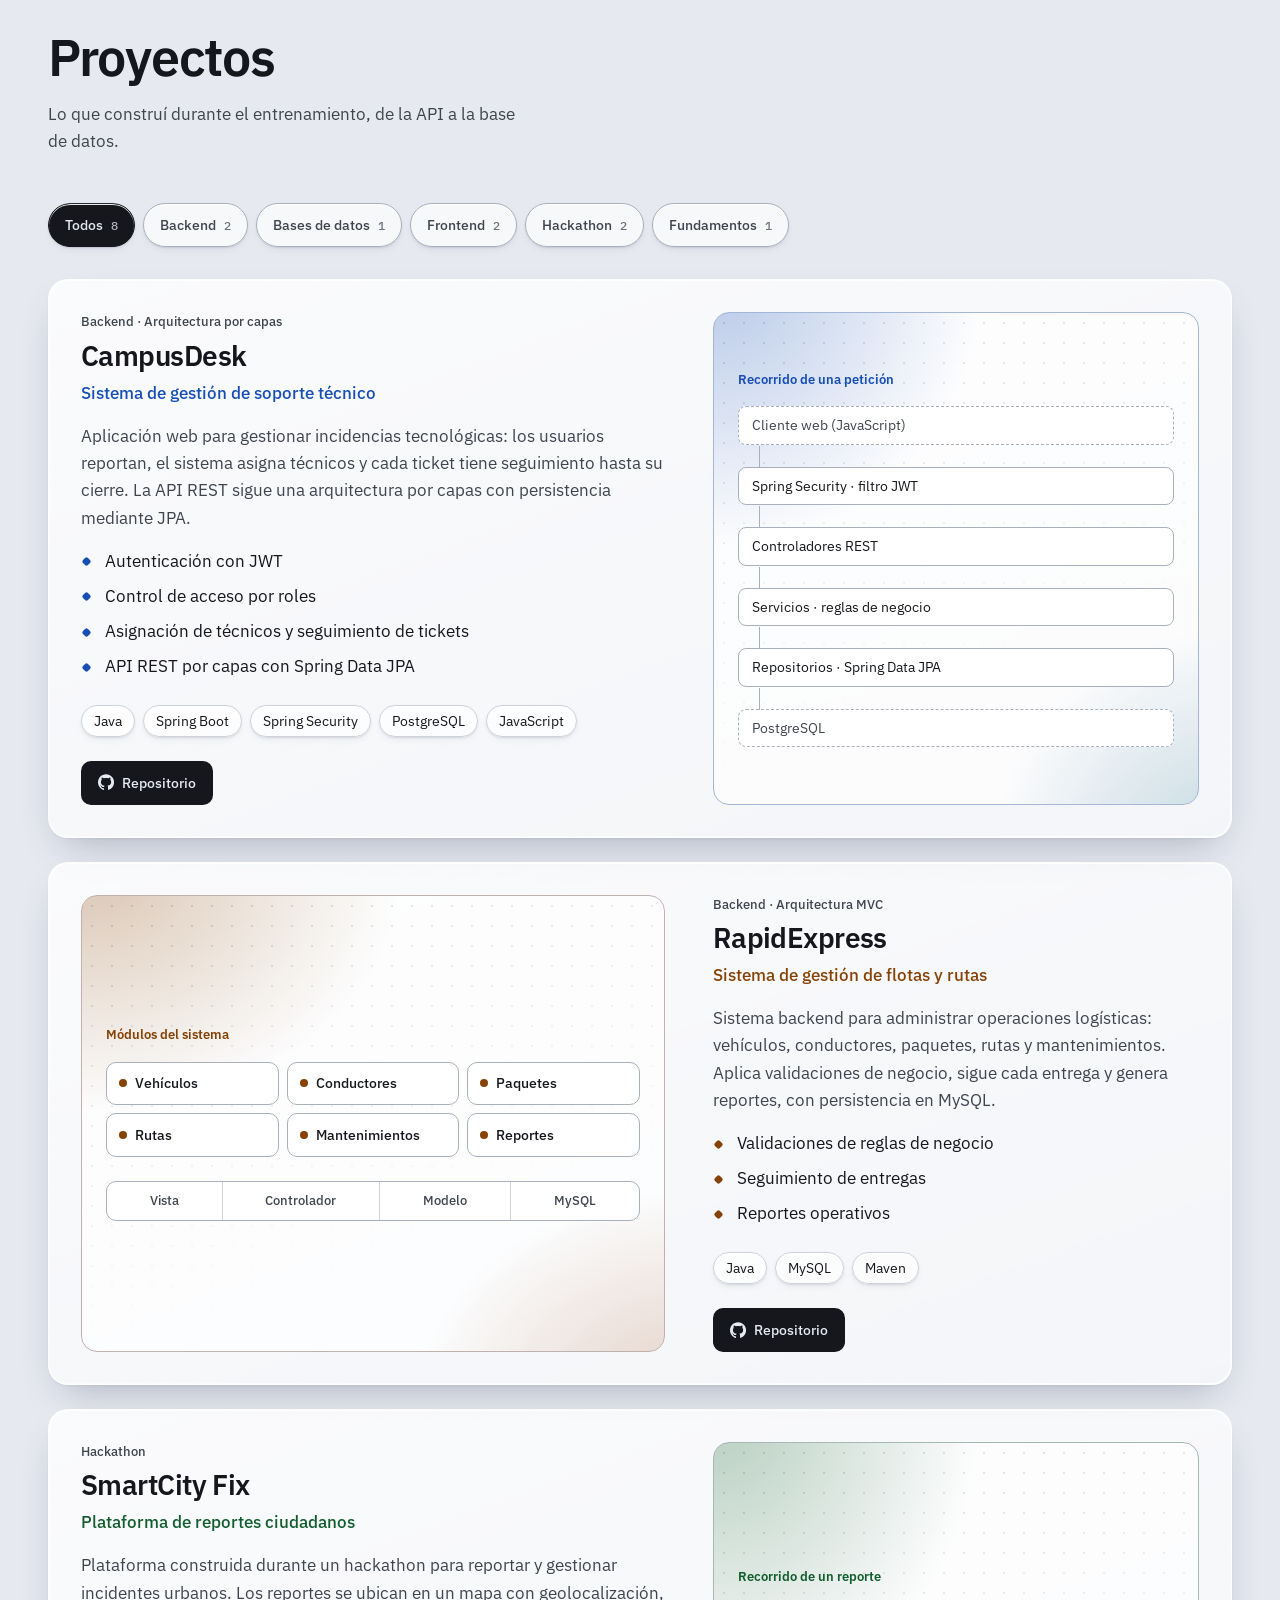
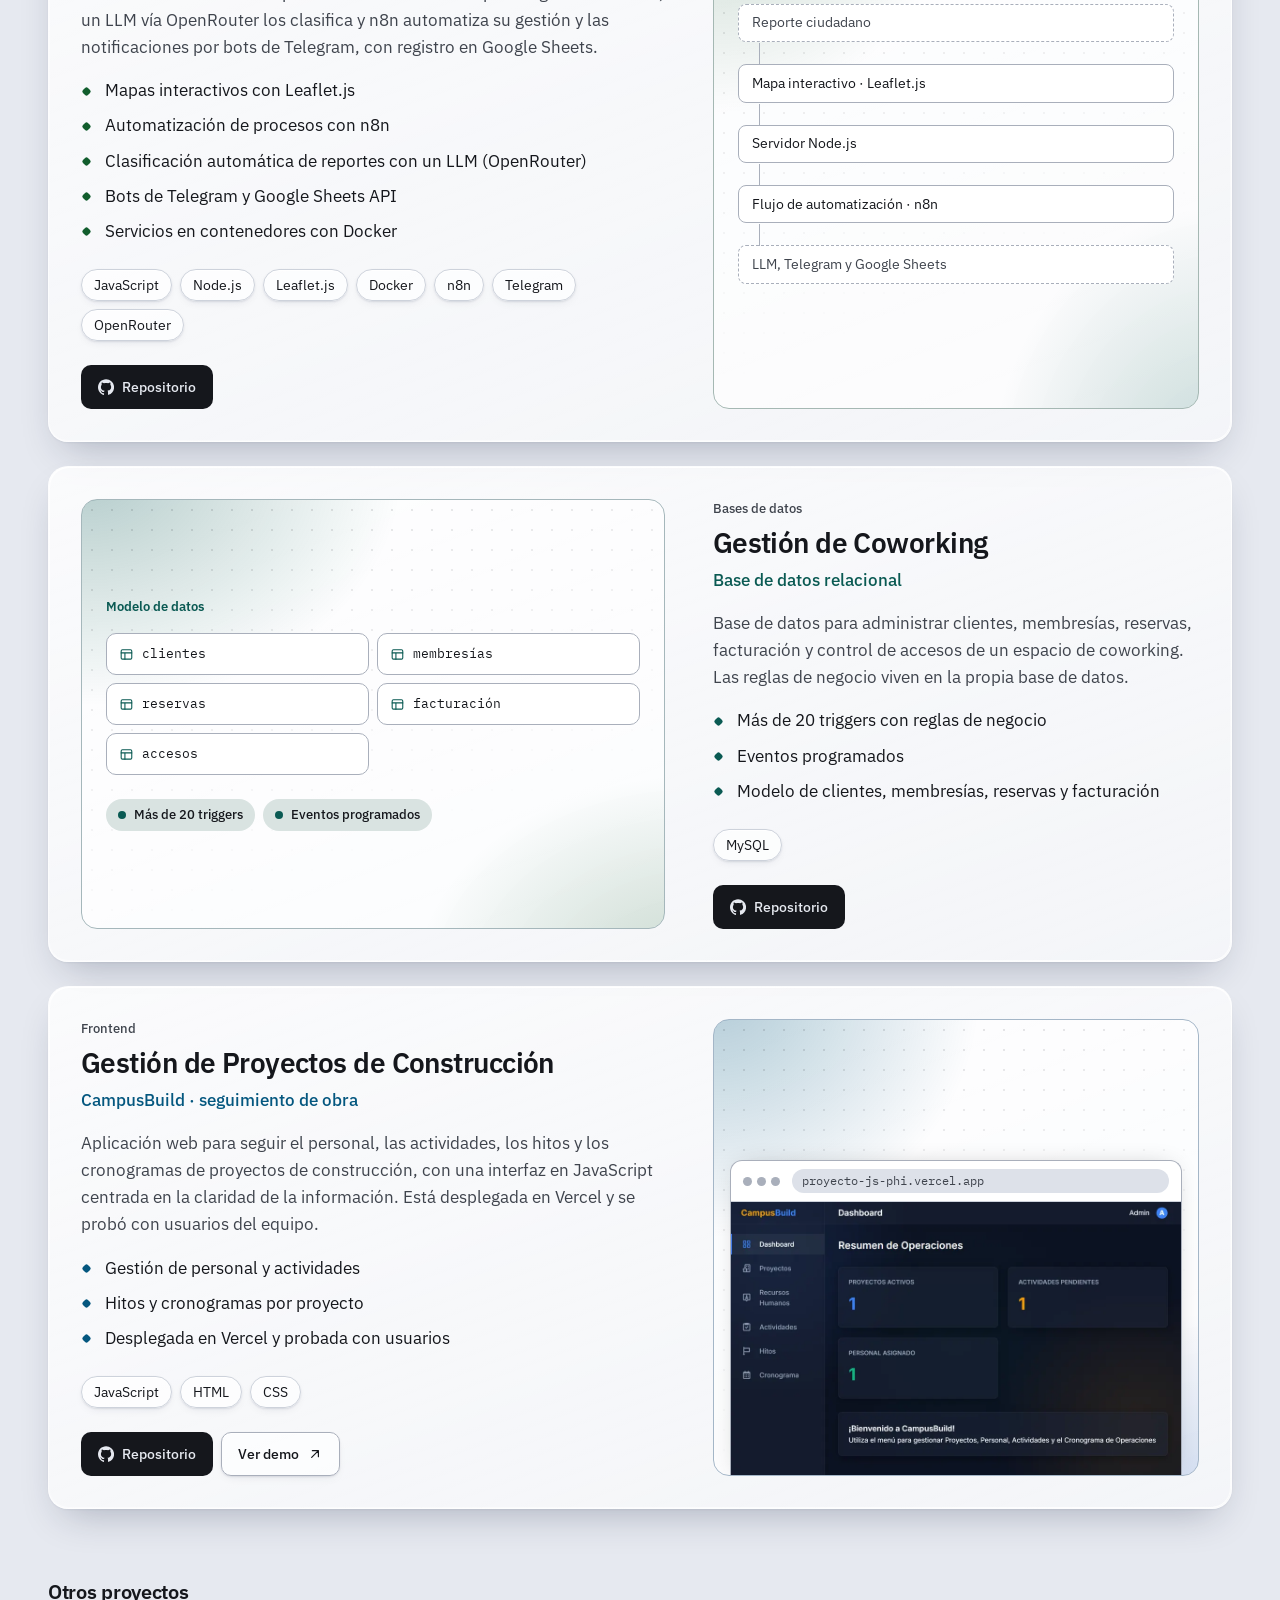
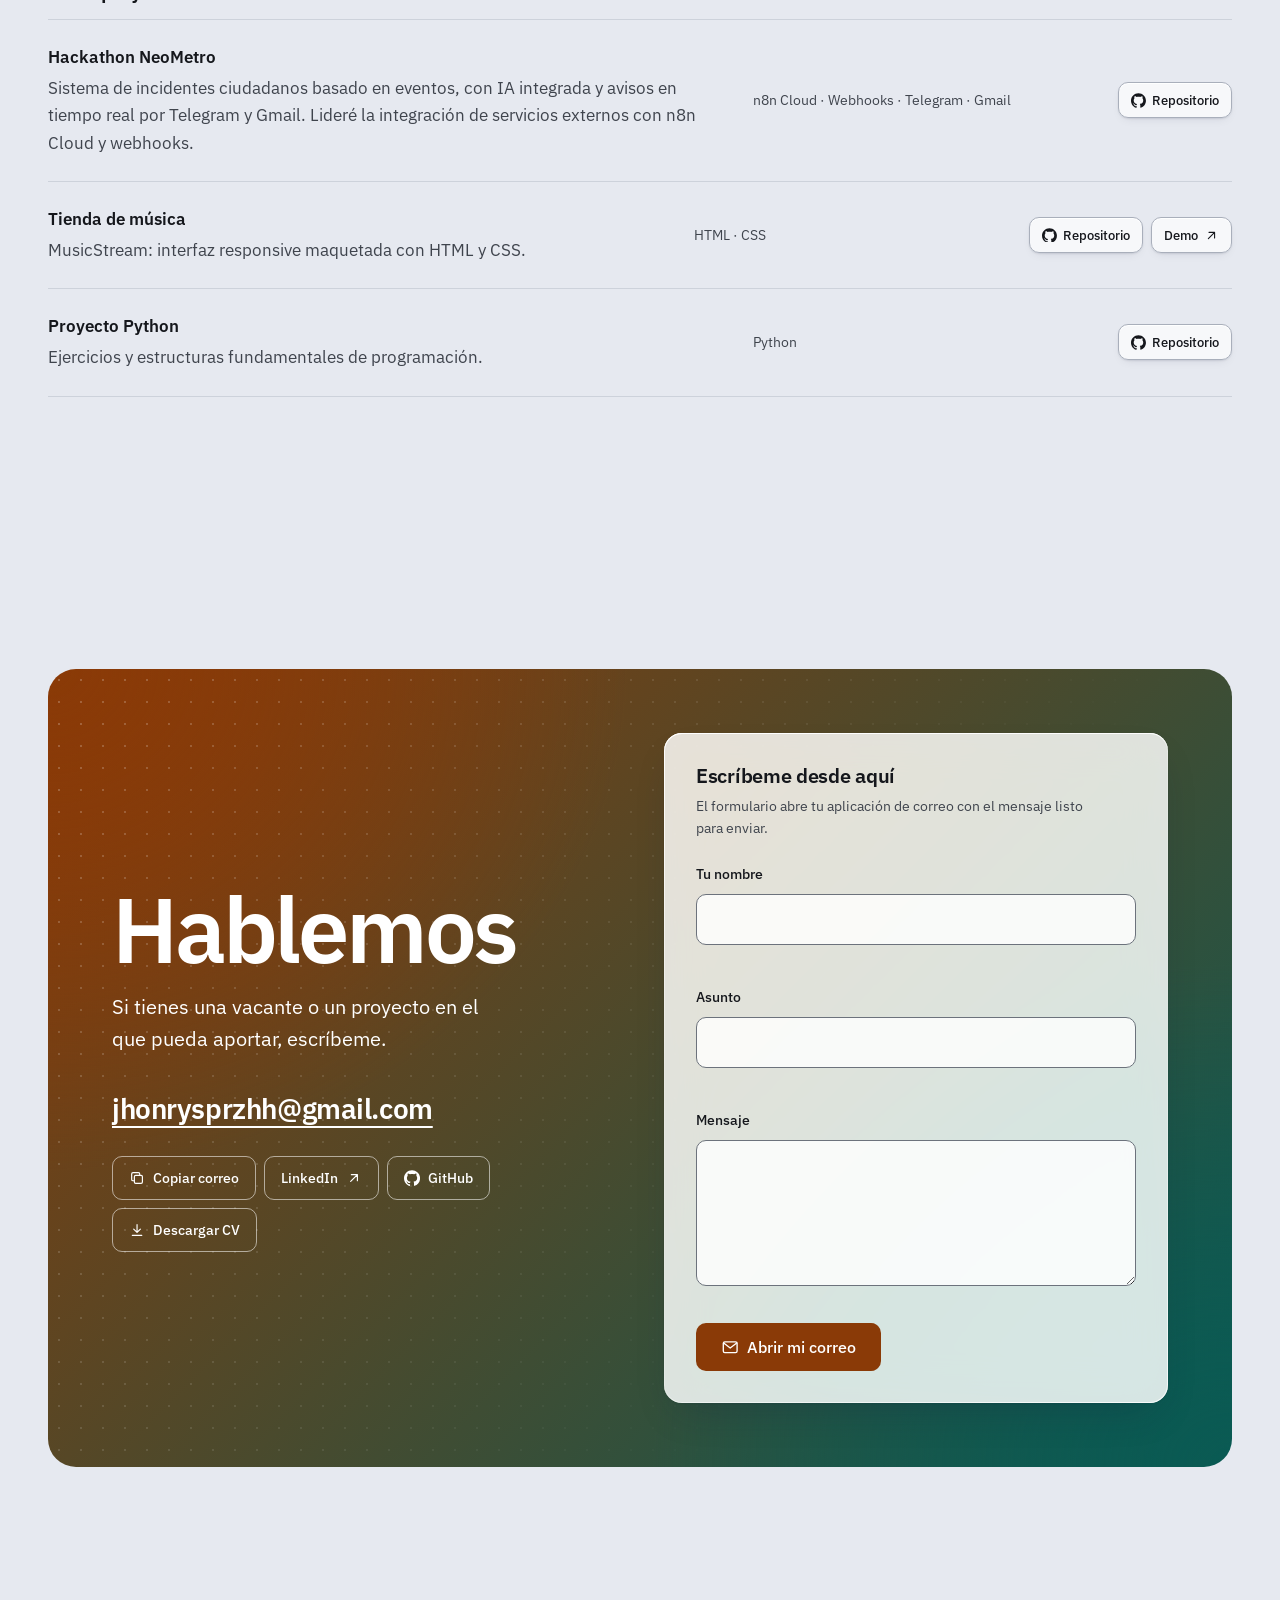
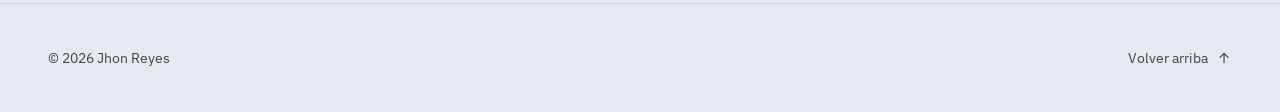
==== commit 05d7f630: "Merge branch 'feature/zeus-mascot' into develop" ====
--- a/index.html
+++ b/index.html
@@ -328,11 +328,11 @@
   <aside class="assistant" aria-label="Asistente" data-assistant hidden>
     <section class="assistant__panel" id="assistant-panel" role="dialog" aria-labelledby="assistant-title" data-assistant-panel hidden>
       <header class="assistant__head">
-        <img class="assistant__avatar" src="assets/img/mascot/otter-160.webp"
-          srcset="assets/img/mascot/otter-160.webp 160w, assets/img/mascot/otter-320.webp 320w"
-          sizes="48px" width="160" height="242" alt="" loading="lazy" decoding="async" data-assistant-avatar>
+        <img class="assistant__avatar" src="assets/img/mascot/zeus-160.webp"
+          srcset="assets/img/mascot/zeus-160.webp 160w, assets/img/mascot/zeus-320.webp 320w"
+          sizes="48px" width="160" height="202" alt="" loading="lazy" decoding="async" data-assistant-avatar>
         <div class="assistant__heading">
-          <h2 class="assistant__title" id="assistant-title">Asistente de Jhon</h2>
+          <h2 class="assistant__title" id="assistant-title">Zeus, asistente de Jhon</h2>
           <p class="assistant__status" data-assistant-status>Pregúntame por su perfil, stack y proyectos</p>
         </div>
         <button class="icon-btn" type="button" aria-label="Cerrar el asistente" data-assistant-close>
@@ -341,7 +341,7 @@
       </header>
 
       <ol class="assistant__log" role="log" aria-live="polite" aria-label="Conversación" data-assistant-log>
-        <li class="msg msg--bot">¡Hola! Soy la nutria asistente de Jhon. Puedo contarte sobre sus proyectos, su stack y cómo contactarlo.</li>
+        <li class="msg msg--bot">¡Hola! Soy Zeus, el asistente de Jhon. Puedo contarte sobre sus proyectos, su stack y cómo contactarlo.</li>
       </ol>
 
       <ul class="assistant__suggestions" aria-label="Preguntas sugeridas" data-assistant-suggestions>
@@ -368,10 +368,10 @@
     <p class="assistant__hint" aria-hidden="true" data-assistant-hint>¿Preguntas sobre Jhon? <strong>Pregúntame</strong></p>
 
     <button class="assistant__launcher" type="button" aria-expanded="false" aria-controls="assistant-panel" data-assistant-toggle>
-      <img class="assistant__face" src="assets/img/mascot/otter-head-64.webp"
-        srcset="assets/img/mascot/otter-head-64.webp 64w, assets/img/mascot/otter-head-128.webp 128w"
+      <img class="assistant__face" src="assets/img/mascot/zeus-head-64.webp"
+        srcset="assets/img/mascot/zeus-head-64.webp 64w, assets/img/mascot/zeus-head-128.webp 128w"
         sizes="56px" width="64" height="64" alt="" decoding="async">
-      <span class="visually-hidden" data-assistant-toggle-label>Abrir el asistente</span>
+      <span class="visually-hidden" data-assistant-toggle-label>Abrir el asistente Zeus</span>
     </button>
   </aside>
 
--- a/assets/css/assistant.css
+++ b/assets/css/assistant.css
@@ -1,5 +1,5 @@
 /* =========================================================
-   Asistente con IA (la nutria)
+   Asistente con IA (Zeus, el perro de Jhon)
    Botón flotante + ventana de chat no modal. Usa los tokens de
    cristal del tema claro con respaldo a las superficies del oscuro.
    ========================================================= */
@@ -13,7 +13,7 @@
   z-index: 45;
 }
 
-/* "Volver arriba" se apila sobre la nutria */
+/* "Volver arriba" se apila sobre el asistente */
 .has-assistant .to-top {
   bottom: calc(max(var(--space-5), env(safe-area-inset-bottom)) + 72px);
 }
@@ -60,20 +60,20 @@
   }
 }
 
-/* Entrada: el botón aparece y la nutria se asoma desde abajo, una sola vez */
+/* Entrada: el botón aparece y Zeus se asoma desde abajo, una sola vez */
 .assistant.is-ready .assistant__launcher {
   animation: launcher-in 420ms var(--ease-out) 900ms backwards;
 }
 
 .assistant.is-ready .assistant__face {
-  animation: otter-peek 640ms var(--ease-out) 1100ms backwards;
+  animation: mascot-peek 640ms var(--ease-out) 1100ms backwards;
 }
 
 @keyframes launcher-in {
   from { opacity: 0; transform: scale(0.6); }
 }
 
-@keyframes otter-peek {
+@keyframes mascot-peek {
   from { transform: translateY(70%); }
   to { transform: translateY(6%); }
 }
@@ -148,7 +148,7 @@
   border-bottom: 1px solid var(--glass-border, var(--border));
 }
 
-/* La nutria se asoma por encima del borde de la ventana */
+/* Zeus se asoma por encima del borde de la ventana */
 .assistant__avatar {
   width: 46px;
   height: auto;
@@ -158,10 +158,10 @@
 }
 
 .assistant__avatar.is-thinking {
-  animation: otter-think 900ms var(--ease-in-out) infinite alternate;
-}
-
-@keyframes otter-think {
+  animation: mascot-think 900ms var(--ease-in-out) infinite alternate;
+}
+
+@keyframes mascot-think {
   from { transform: translateY(0) rotate(0deg); }
   to { transform: translateY(-3px) rotate(-4deg); }
 }
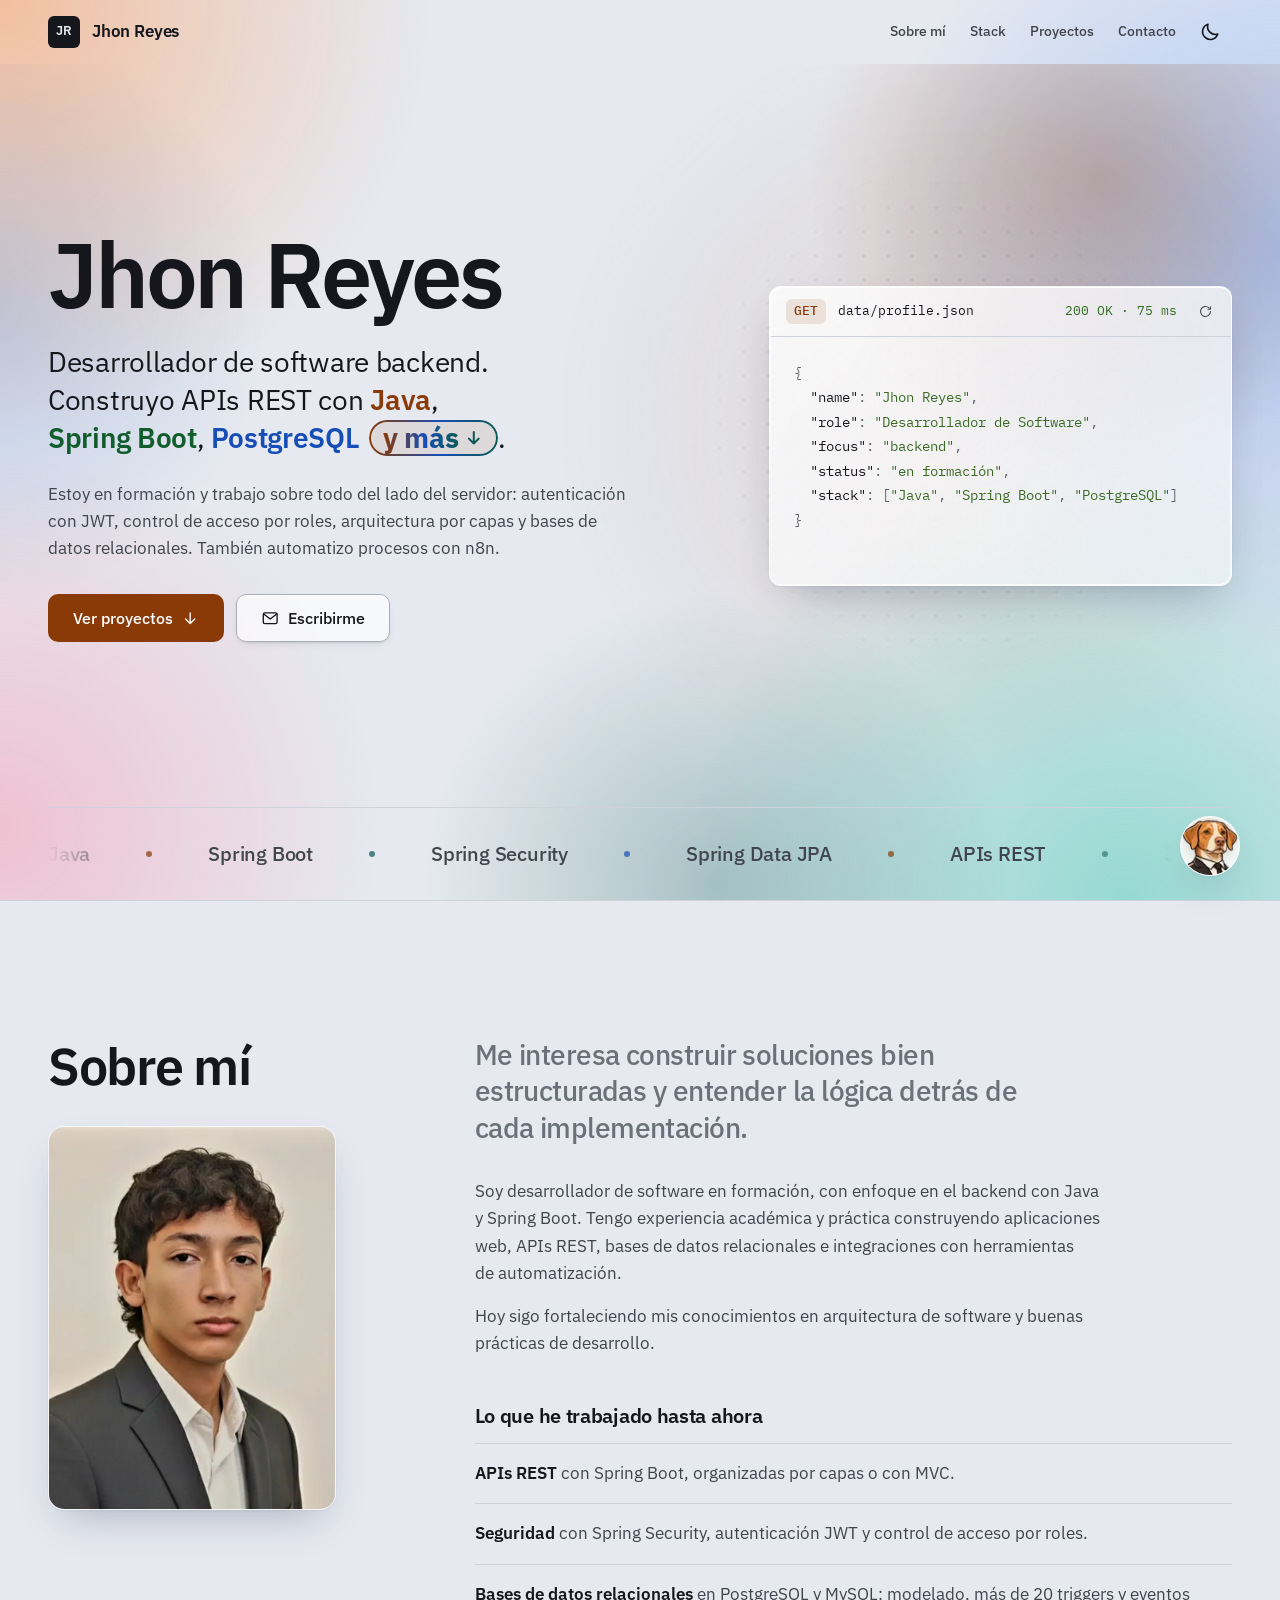
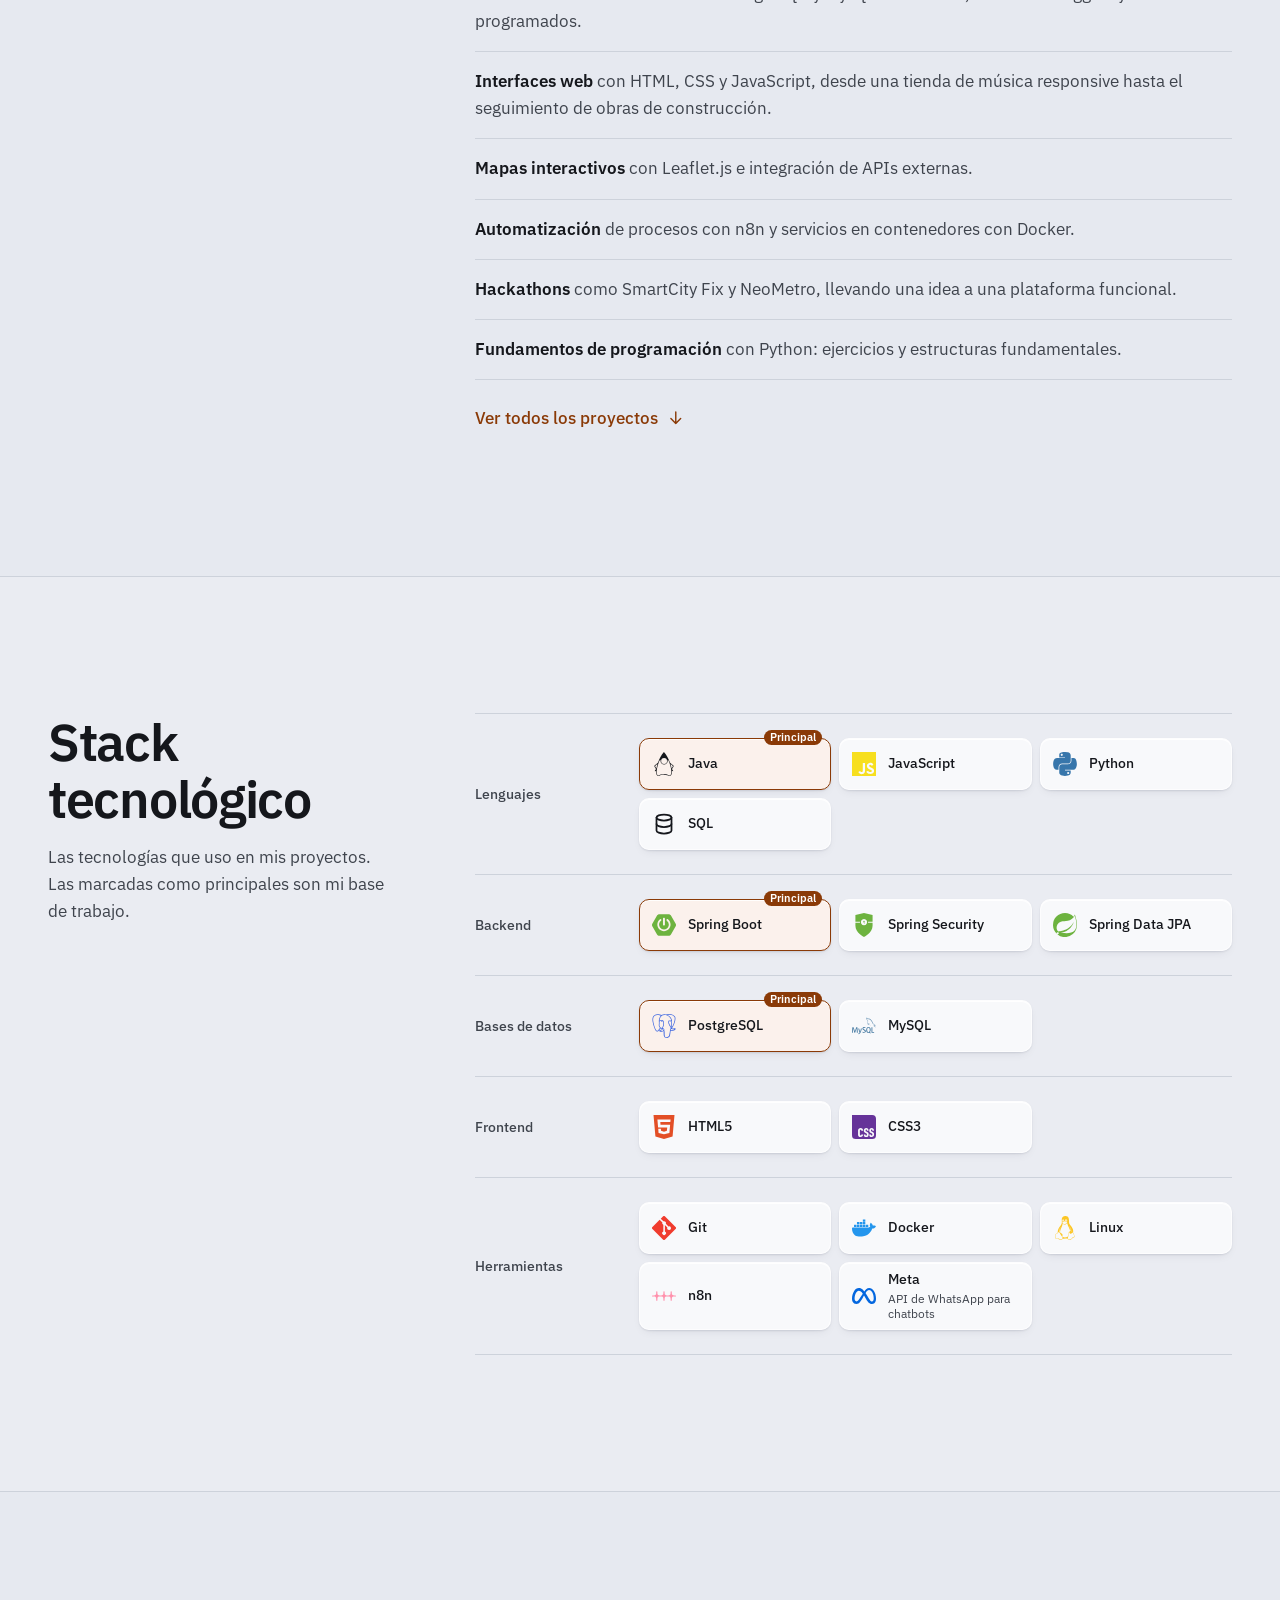
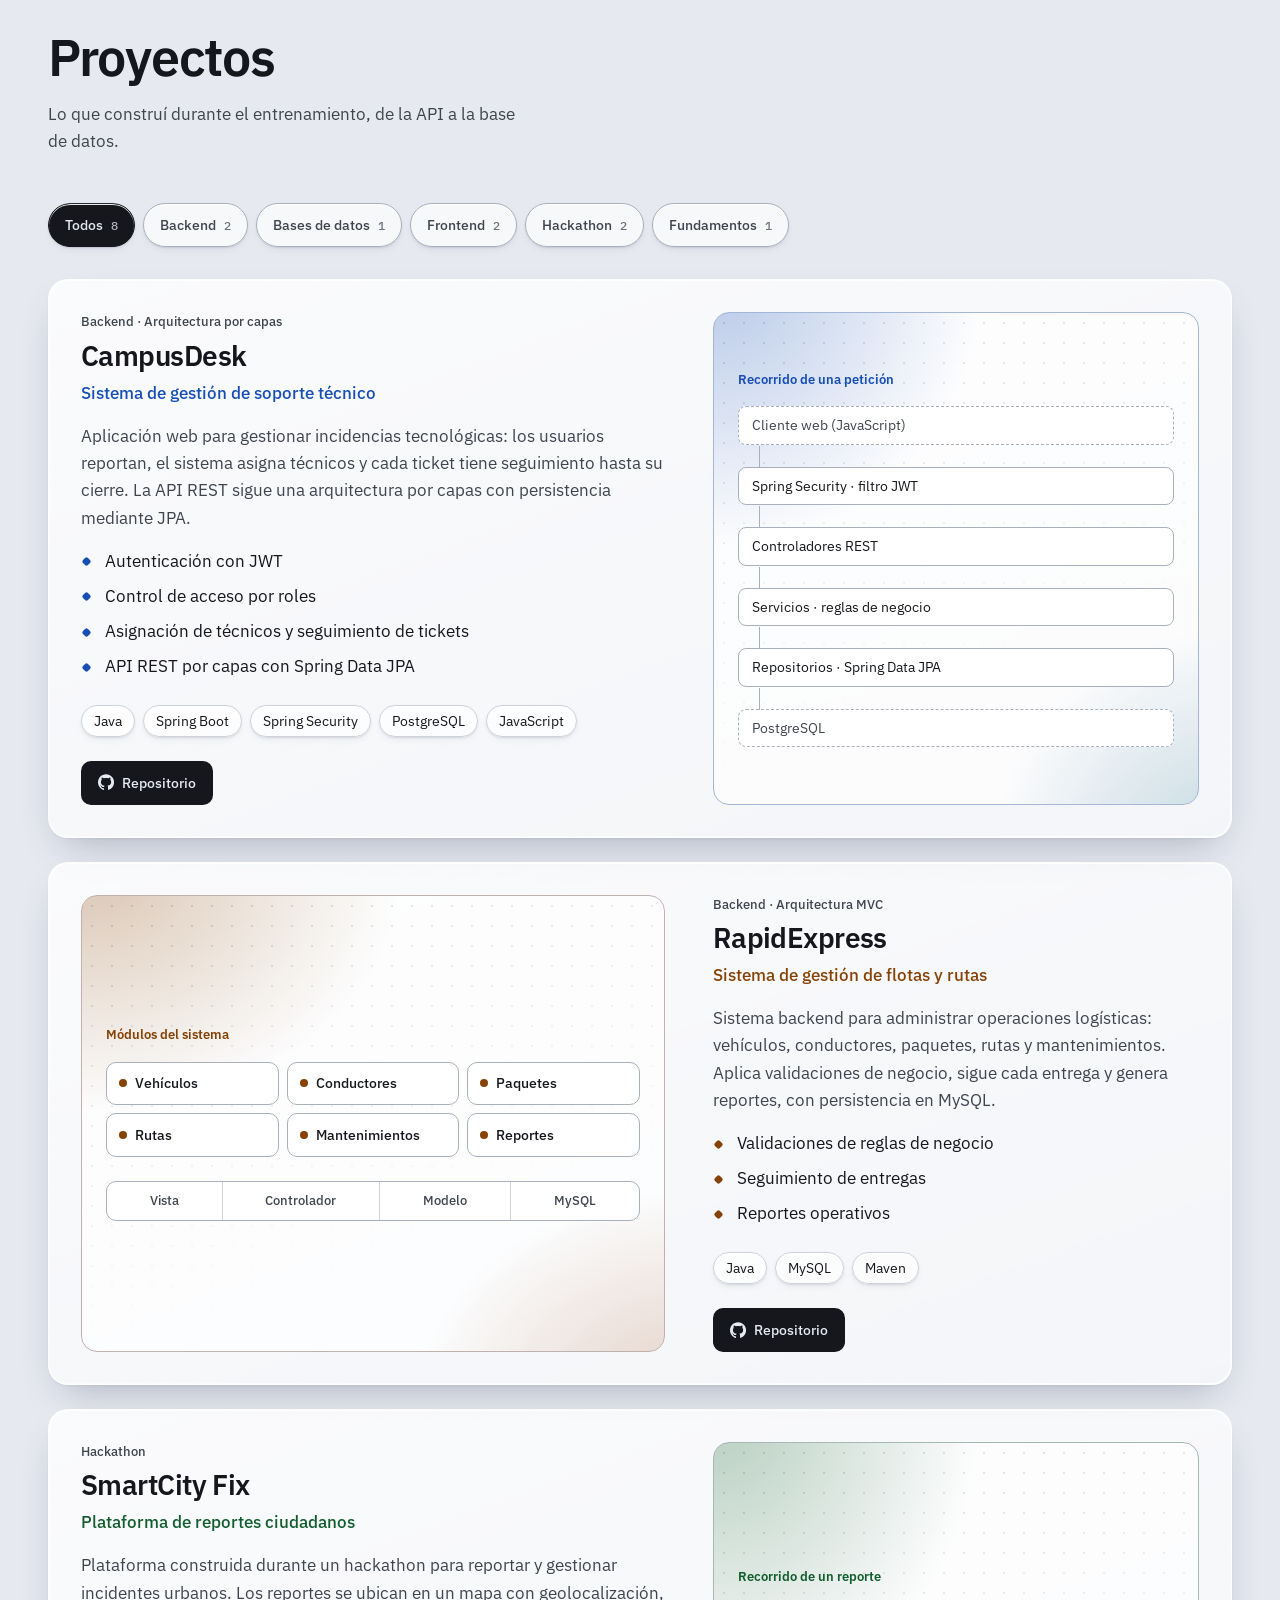
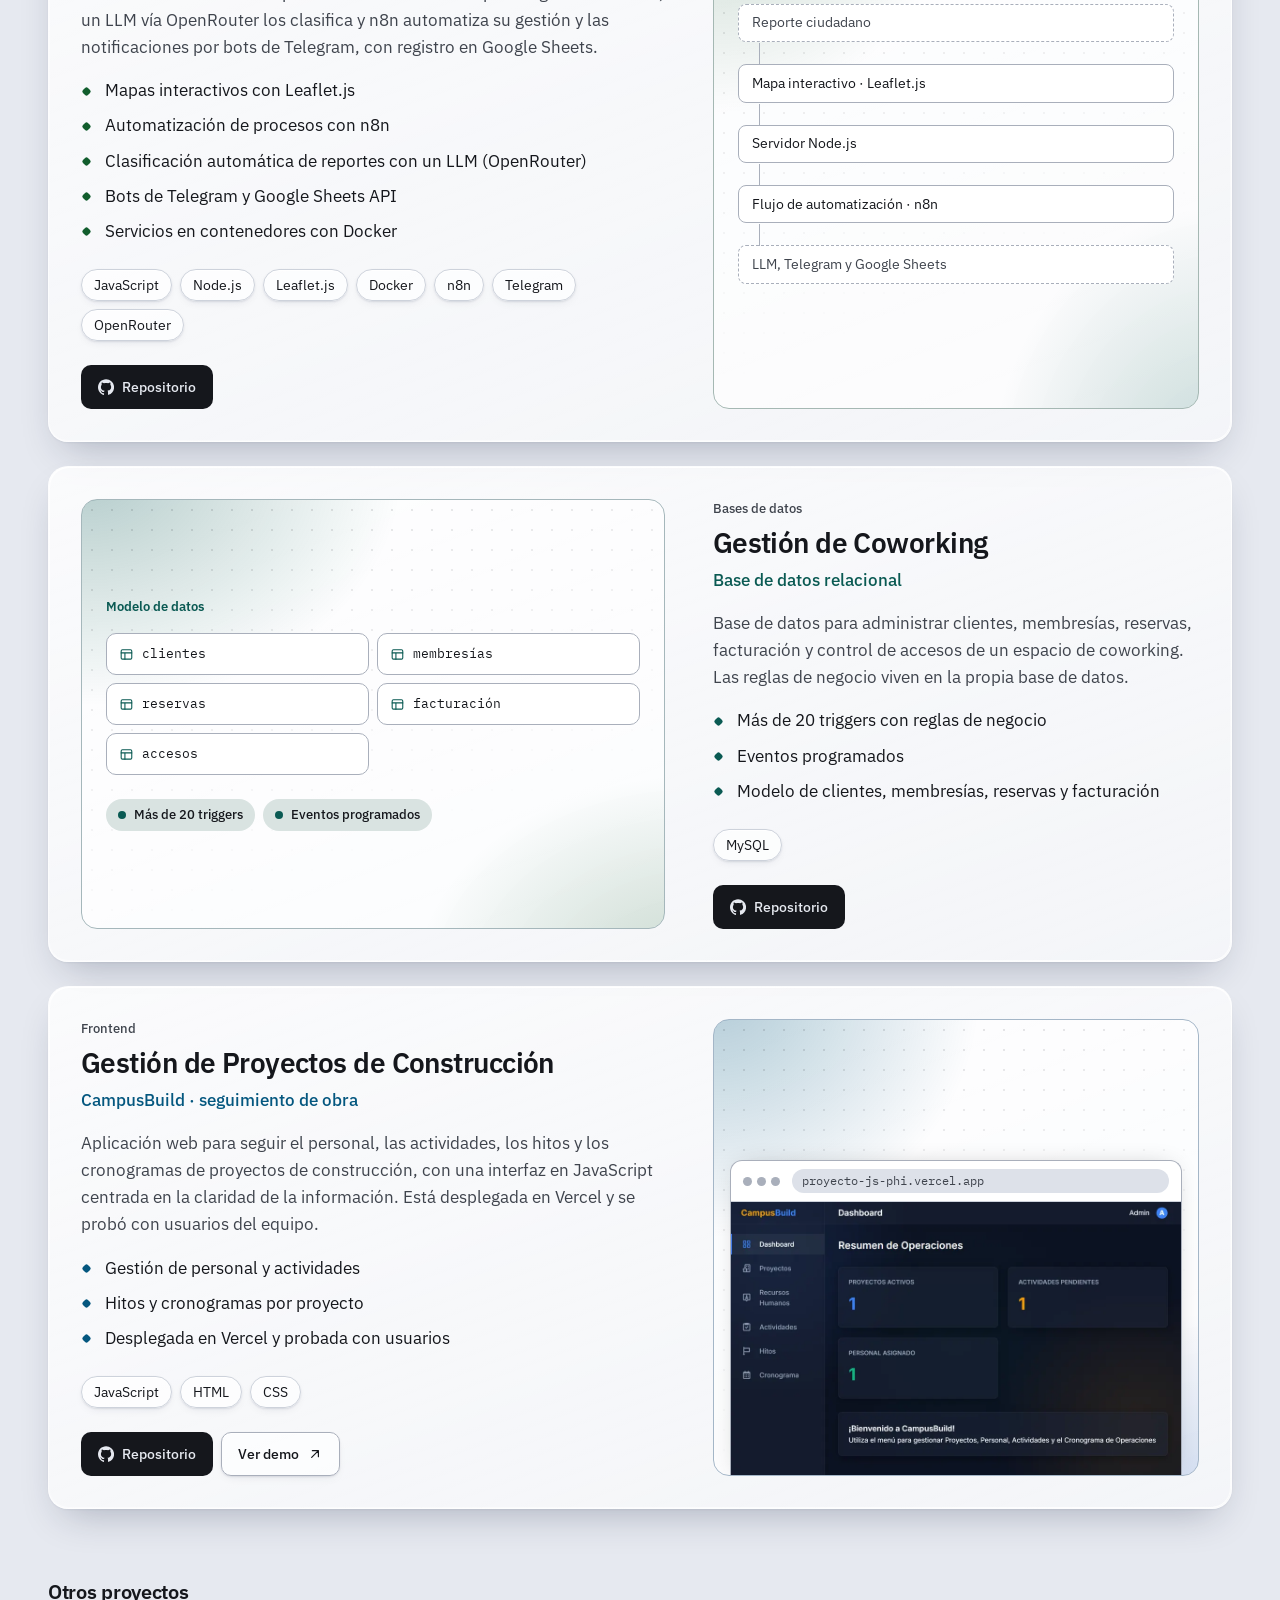
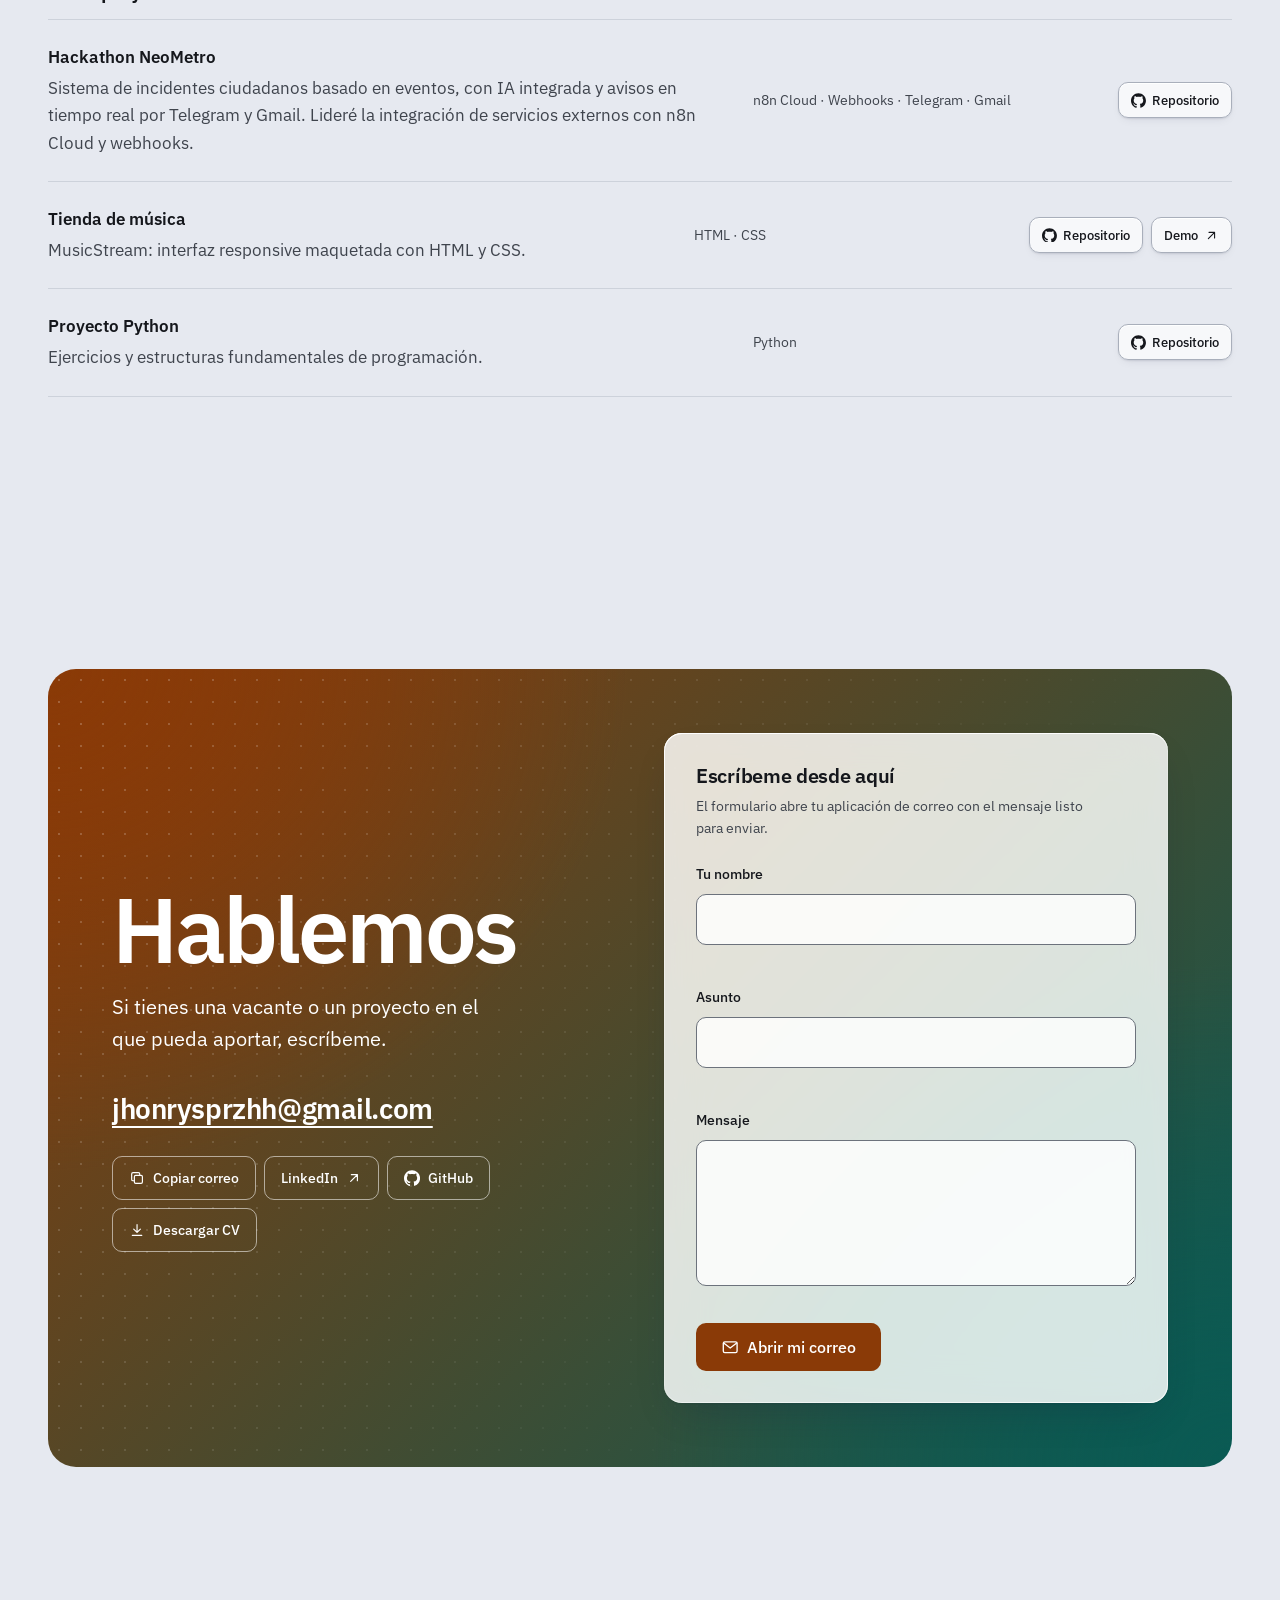
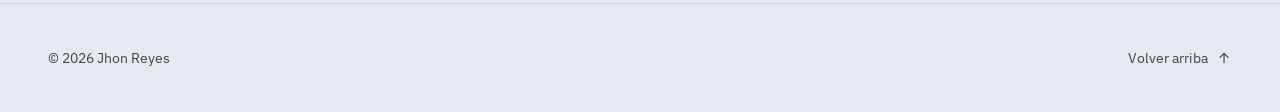
==== commit db9bcfda: "Merge branch 'release/v1.7.0' into main" ====
--- a/index.html
+++ b/index.html
@@ -33,18 +33,18 @@
   <link rel="preconnect" href="https://fonts.gstatic.com" crossorigin>
   <link rel="stylesheet" href="https://fonts.googleapis.com/css2?family=IBM+Plex+Mono:wght@400;500&family=IBM+Plex+Sans:wght@400;500;600&display=swap">
 
-  <link rel="stylesheet" href="assets/css/reset.css?v=1.6.2">
-  <link rel="stylesheet" href="assets/css/tokens.css?v=1.6.2">
-  <link rel="stylesheet" href="assets/css/base.css?v=1.6.2">
-  <link rel="stylesheet" href="assets/css/layout.css?v=1.6.2">
-  <link rel="stylesheet" href="assets/css/components.css?v=1.6.2">
-  <link rel="stylesheet" href="assets/css/animations.css?v=1.6.2">
-  <link rel="stylesheet" href="assets/css/projects.css?v=1.6.2">
-  <link rel="stylesheet" href="assets/css/effects.css?v=1.6.2">
-  <link rel="stylesheet" href="assets/css/glass.css?v=1.6.2">
-  <link rel="stylesheet" href="assets/css/assistant.css?v=1.6.2">
-
-  <script type="module" src="assets/js/main.js?v=1.6.2"></script>
+  <link rel="stylesheet" href="assets/css/reset.css?v=1.7.0">
+  <link rel="stylesheet" href="assets/css/tokens.css?v=1.7.0">
+  <link rel="stylesheet" href="assets/css/base.css?v=1.7.0">
+  <link rel="stylesheet" href="assets/css/layout.css?v=1.7.0">
+  <link rel="stylesheet" href="assets/css/components.css?v=1.7.0">
+  <link rel="stylesheet" href="assets/css/animations.css?v=1.7.0">
+  <link rel="stylesheet" href="assets/css/projects.css?v=1.7.0">
+  <link rel="stylesheet" href="assets/css/effects.css?v=1.7.0">
+  <link rel="stylesheet" href="assets/css/glass.css?v=1.7.0">
+  <link rel="stylesheet" href="assets/css/assistant.css?v=1.7.0">
+
+  <script type="module" src="assets/js/main.js?v=1.7.0"></script>
 </head>
 <body>
   <!-- Iconos SVG reutilizables (trazo 1.75, esquinas redondeadas) -->
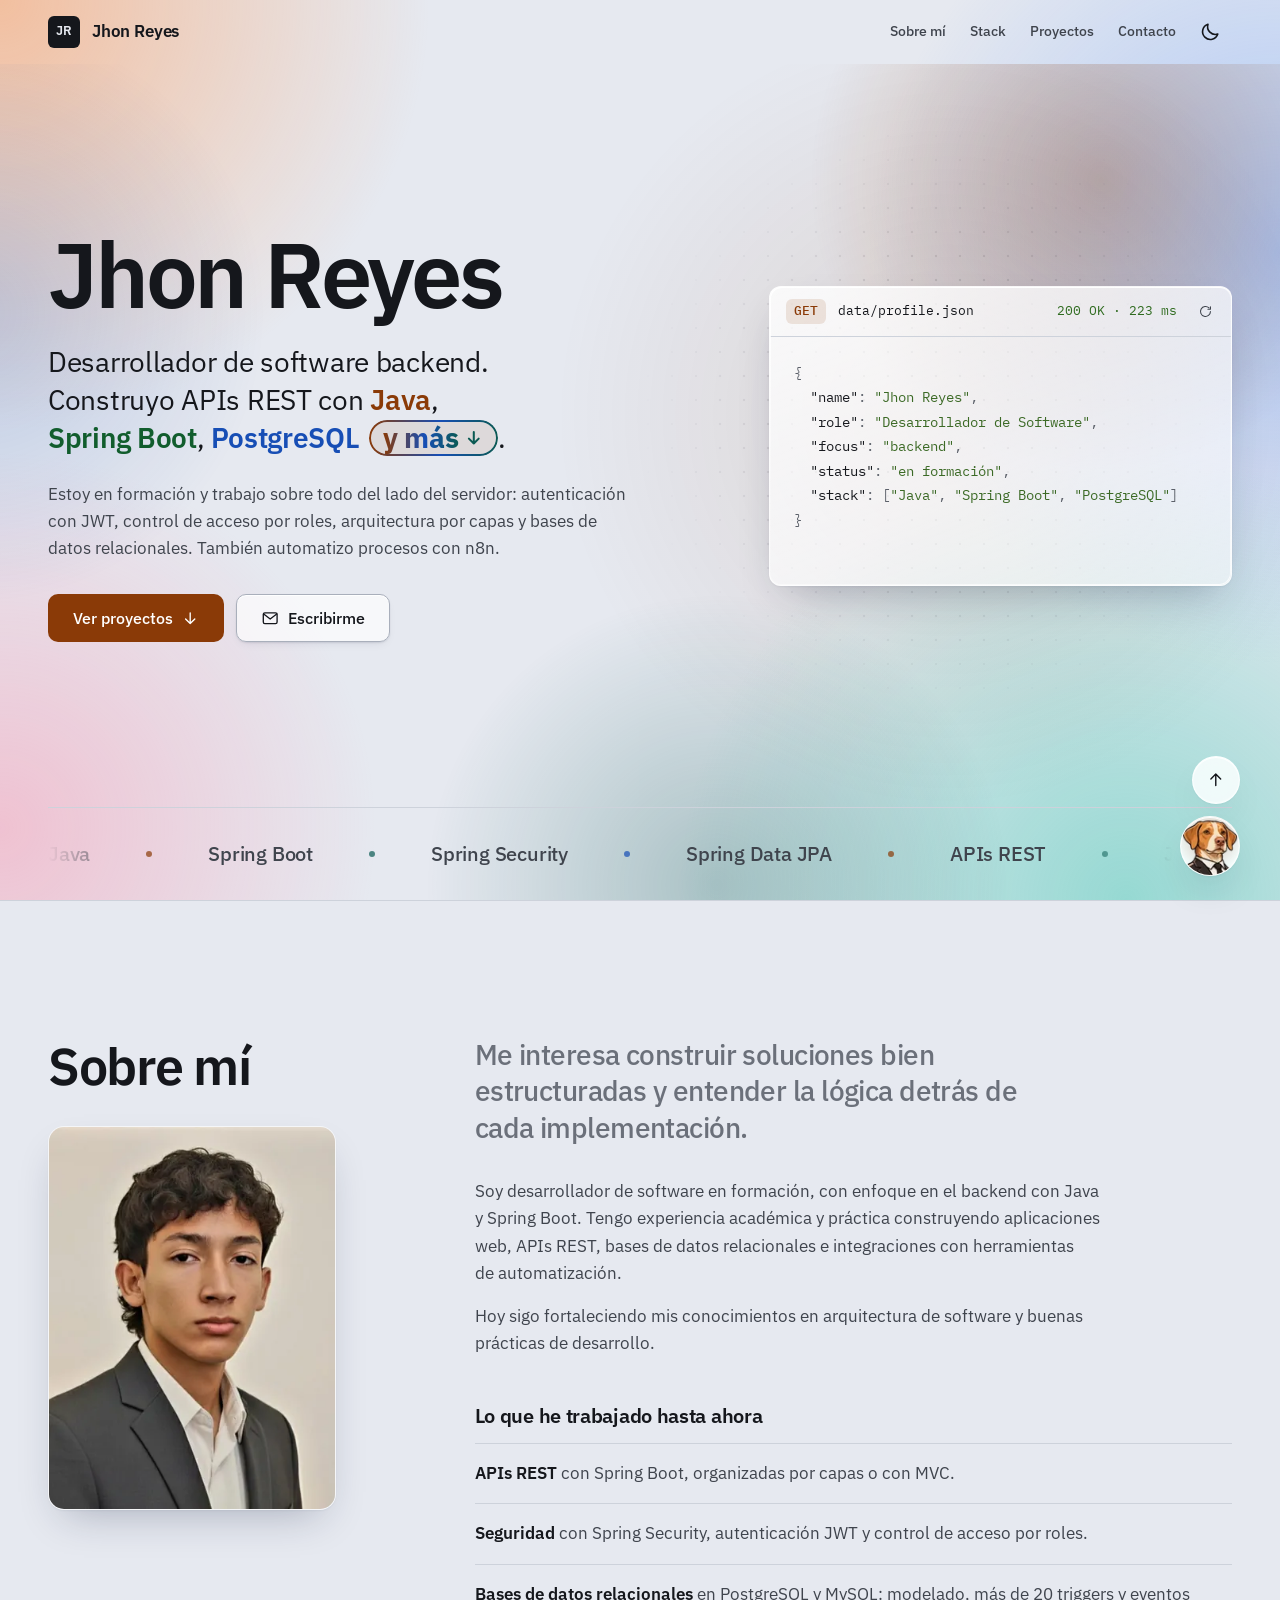
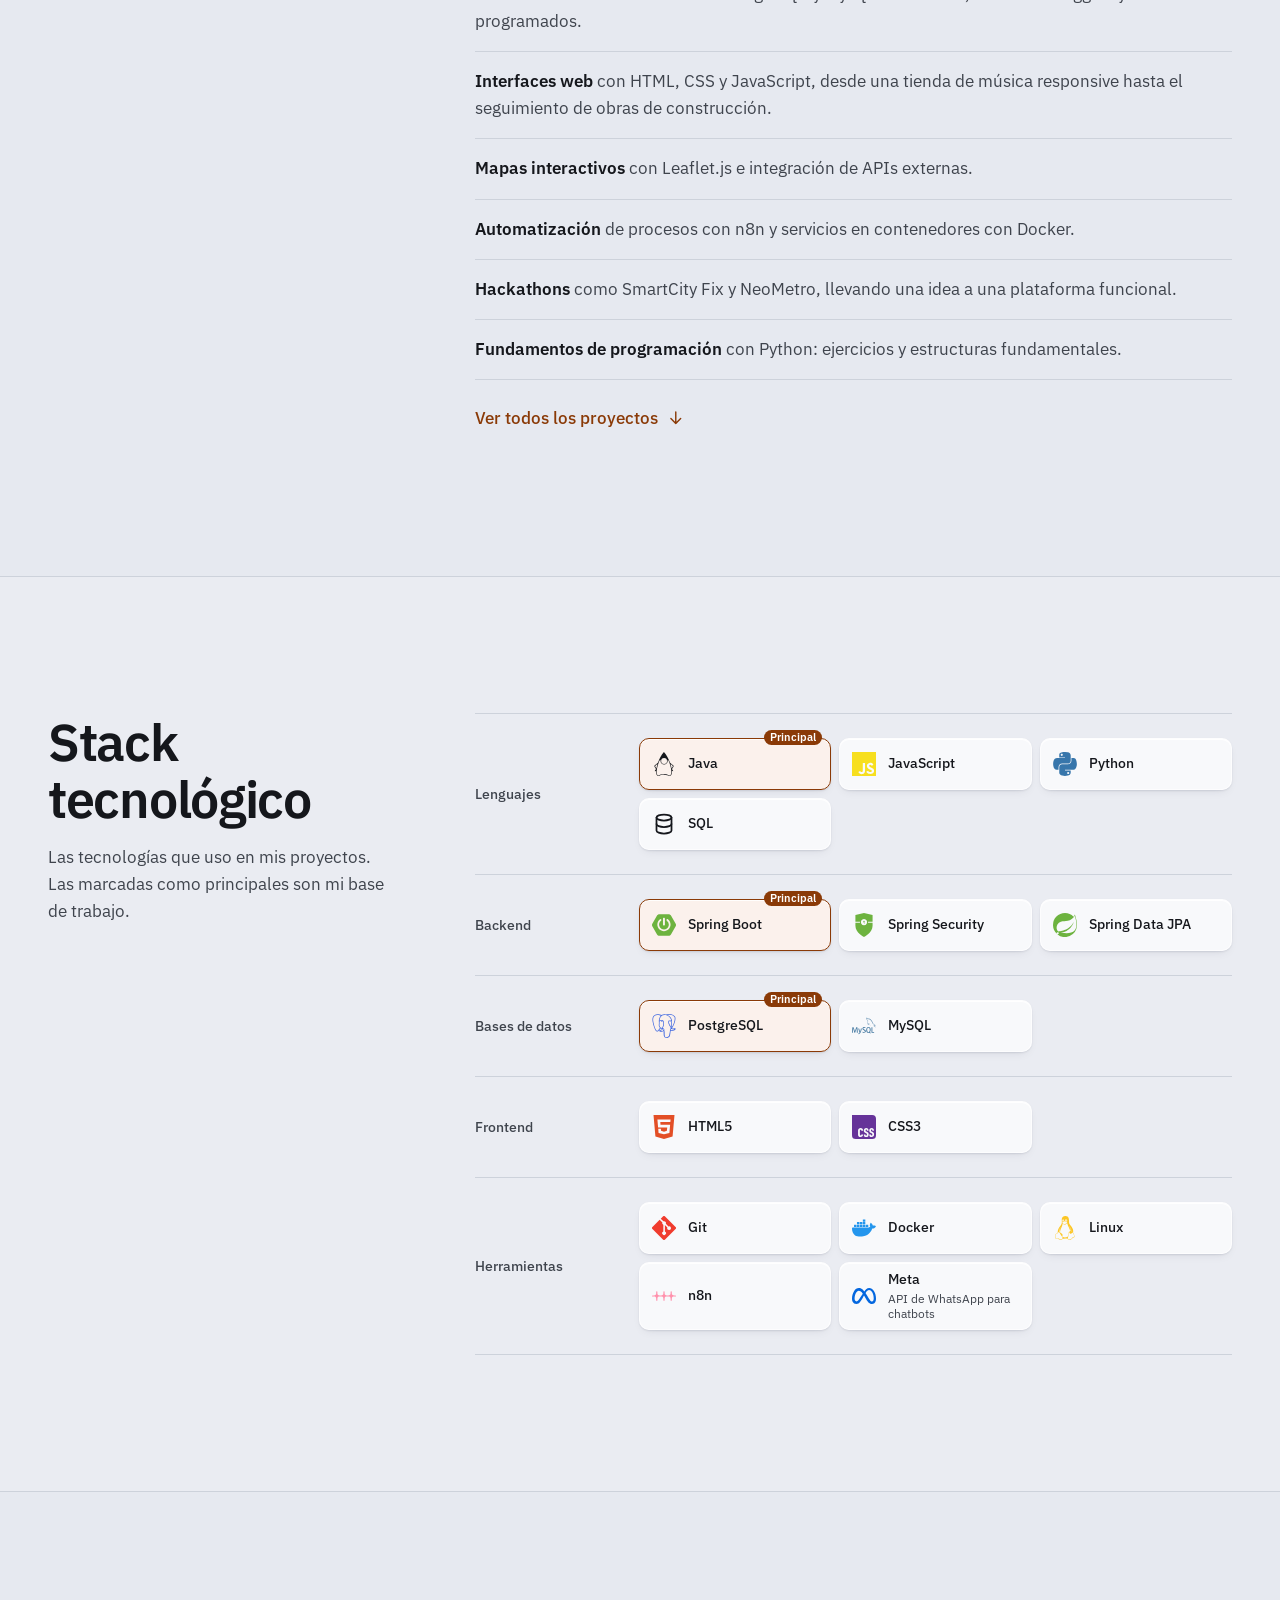
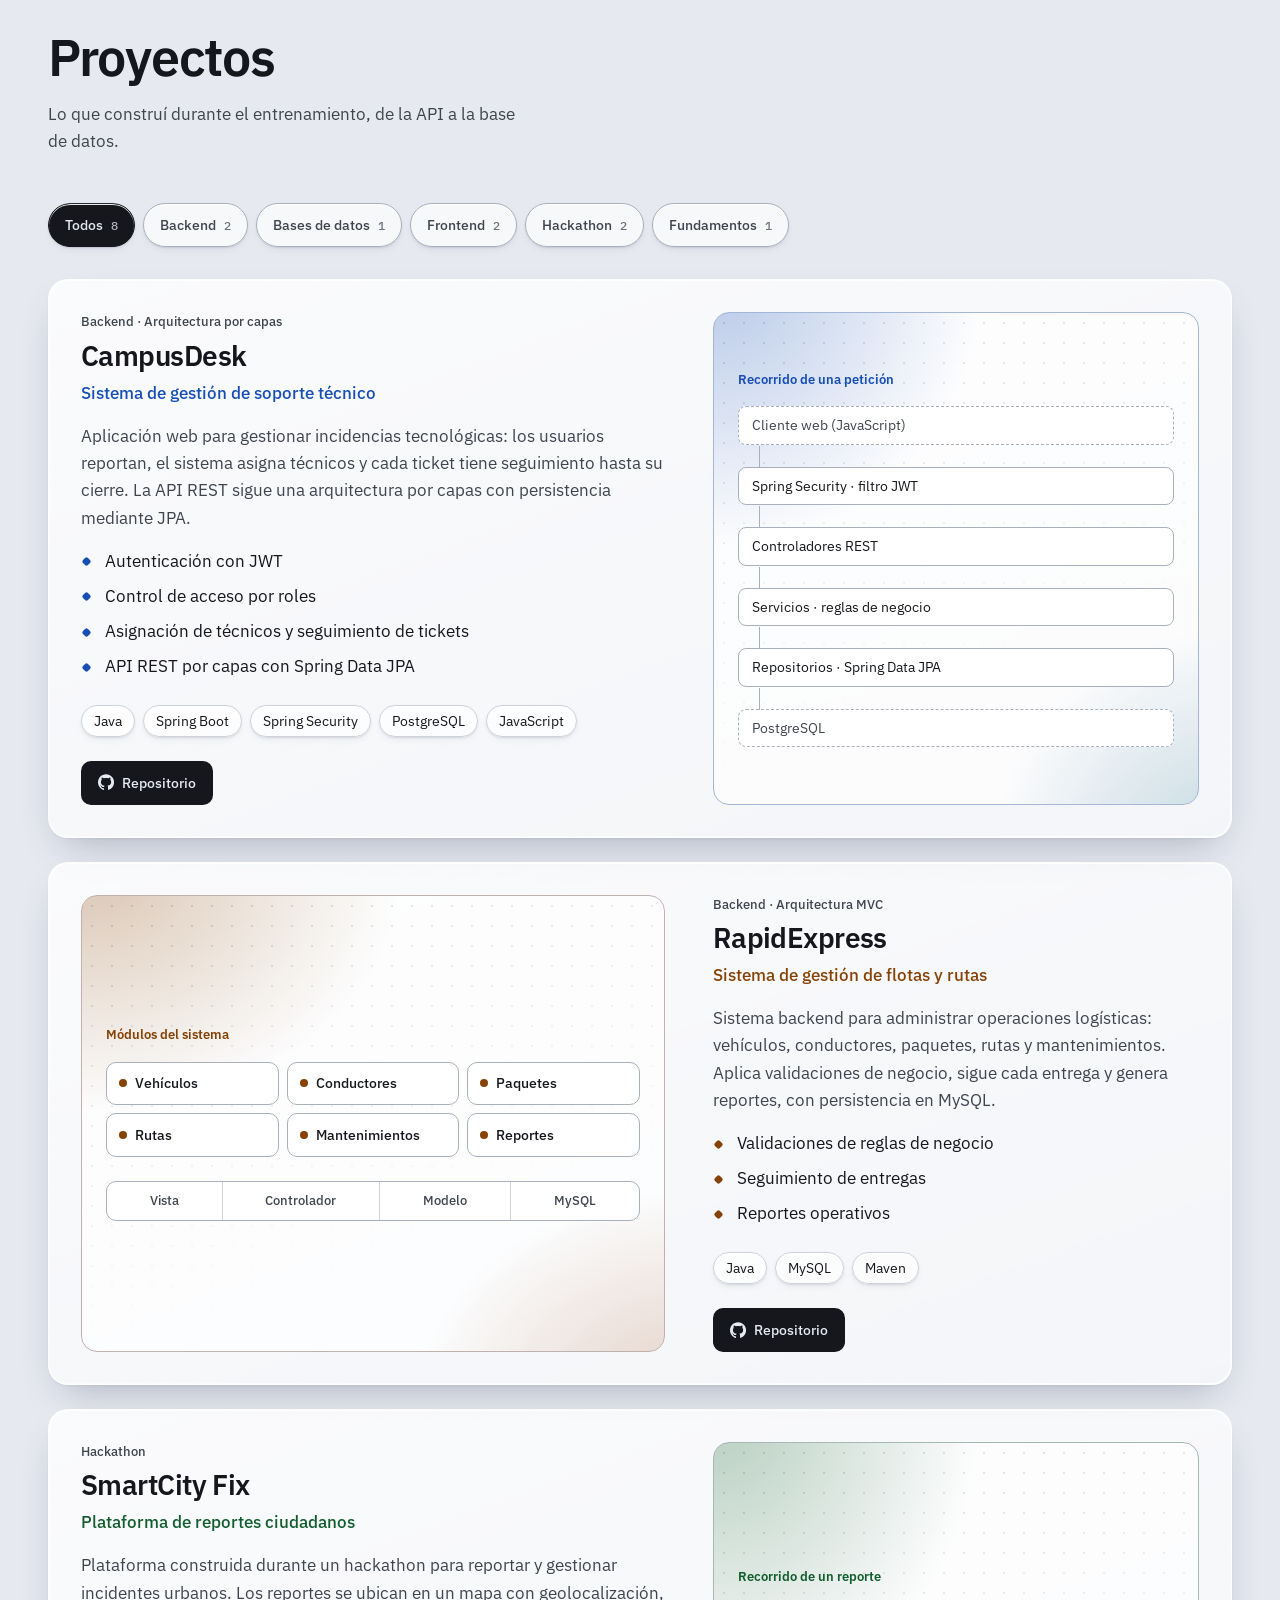
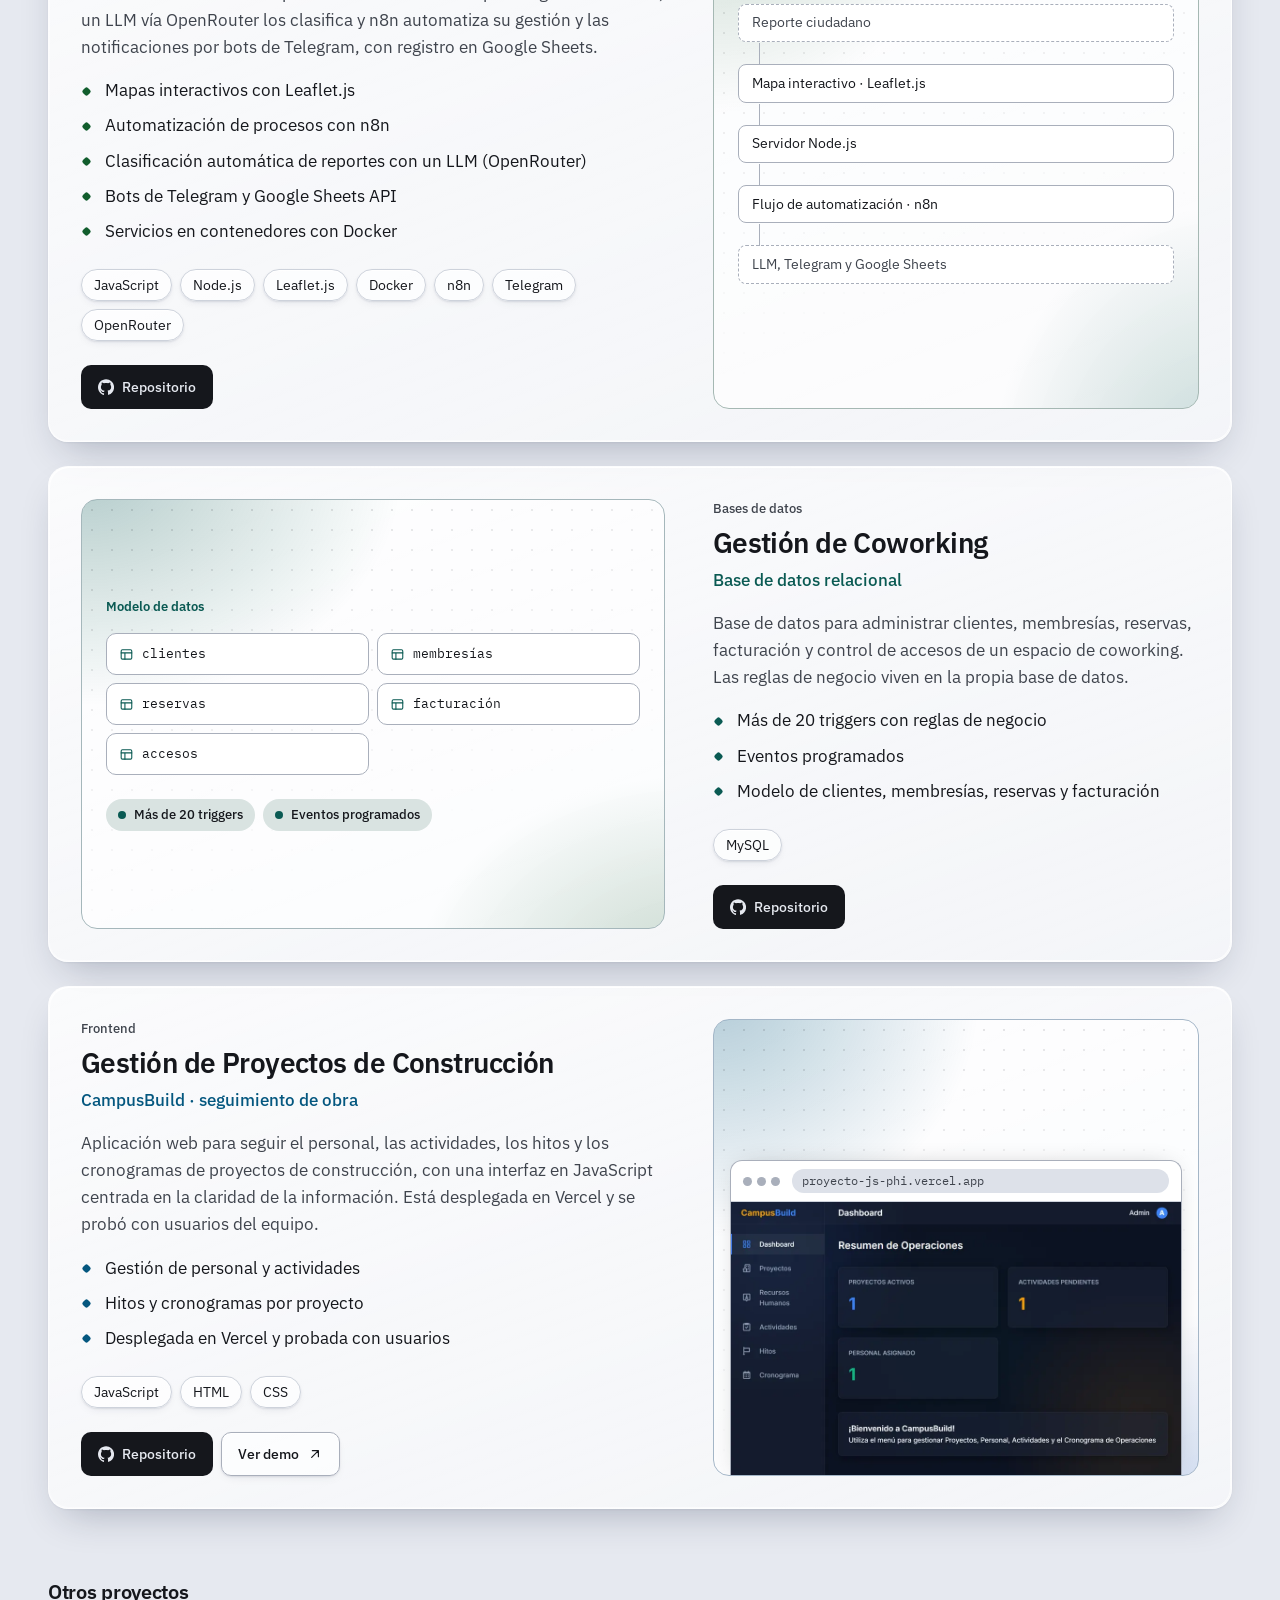
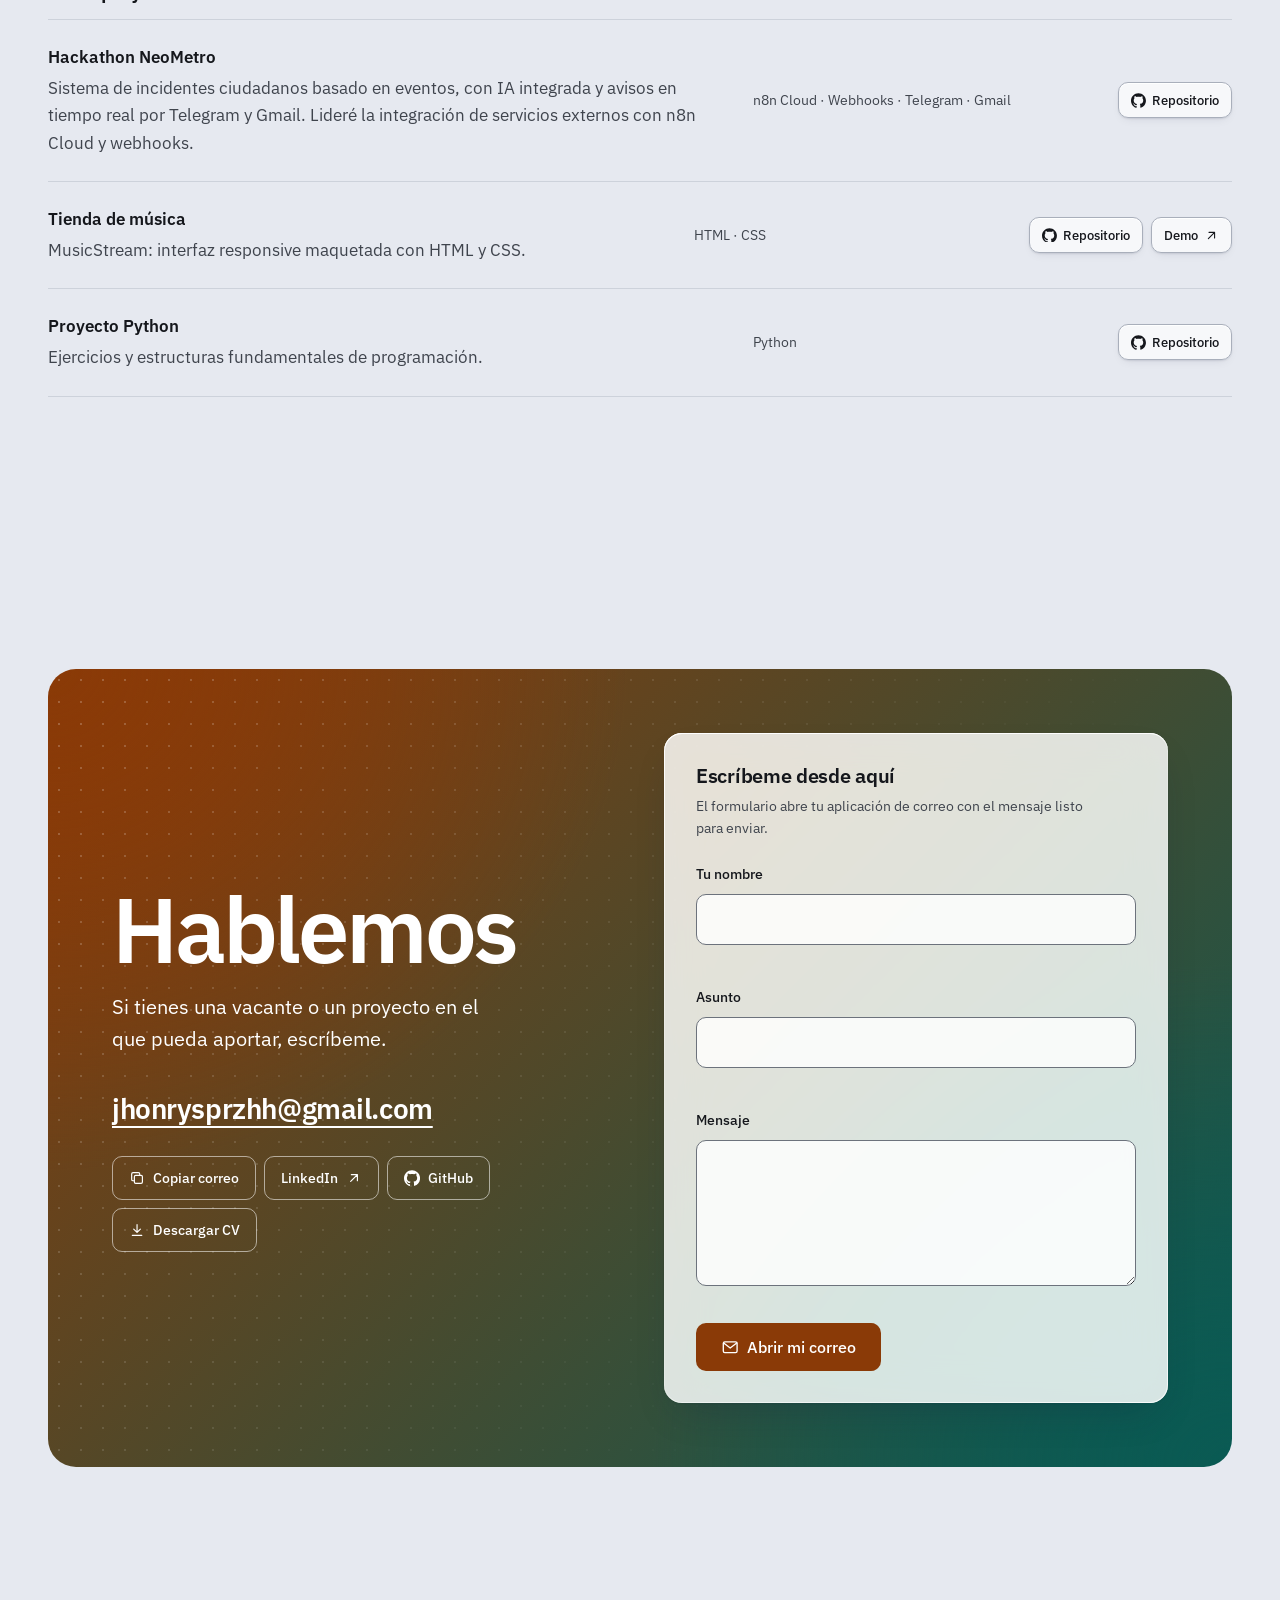
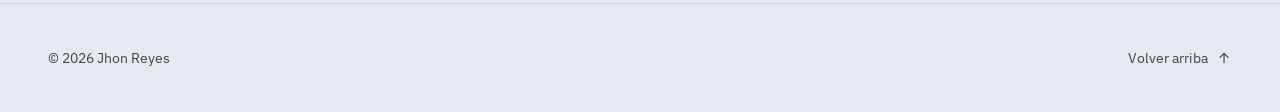
==== commit ec6e67ef: "Merge branch 'feature/readme-shots-og' into develop" ====
--- a/index.html
+++ b/index.html
@@ -16,8 +16,14 @@
   <meta property="og:locale" content="es_CO">
   <meta property="og:title" content="Jhon Reyes · Desarrollador de Software">
   <meta property="og:description" content="Backend con Java, Spring Boot y PostgreSQL. Proyectos, stack y contacto.">
-  <meta property="og:image" content="assets/img/profile/jhon-reyes-480.jpg">
-  <!-- TODO: og:url y og:image absolutos cuando exista la URL de GitHub Pages -->
+  <meta property="og:url" content="https://jhonhenryreyesperez.github.io/PORTFOLIO/">
+  <meta property="og:image" content="https://jhonhenryreyesperez.github.io/PORTFOLIO/assets/img/og/portfolio-og.jpg">
+  <meta property="og:image:type" content="image/jpeg">
+  <meta property="og:image:width" content="1200">
+  <meta property="og:image:height" content="630">
+  <meta property="og:image:alt" content="Inicio del portafolio de Jhon Reyes: desarrollador de software backend con Java, Spring Boot y PostgreSQL">
+  <meta name="twitter:card" content="summary_large_image">
+  <link rel="canonical" href="https://jhonhenryreyesperez.github.io/PORTFOLIO/">
 
   <link rel="icon" href="assets/icons/favicon.svg" type="image/svg+xml">
 
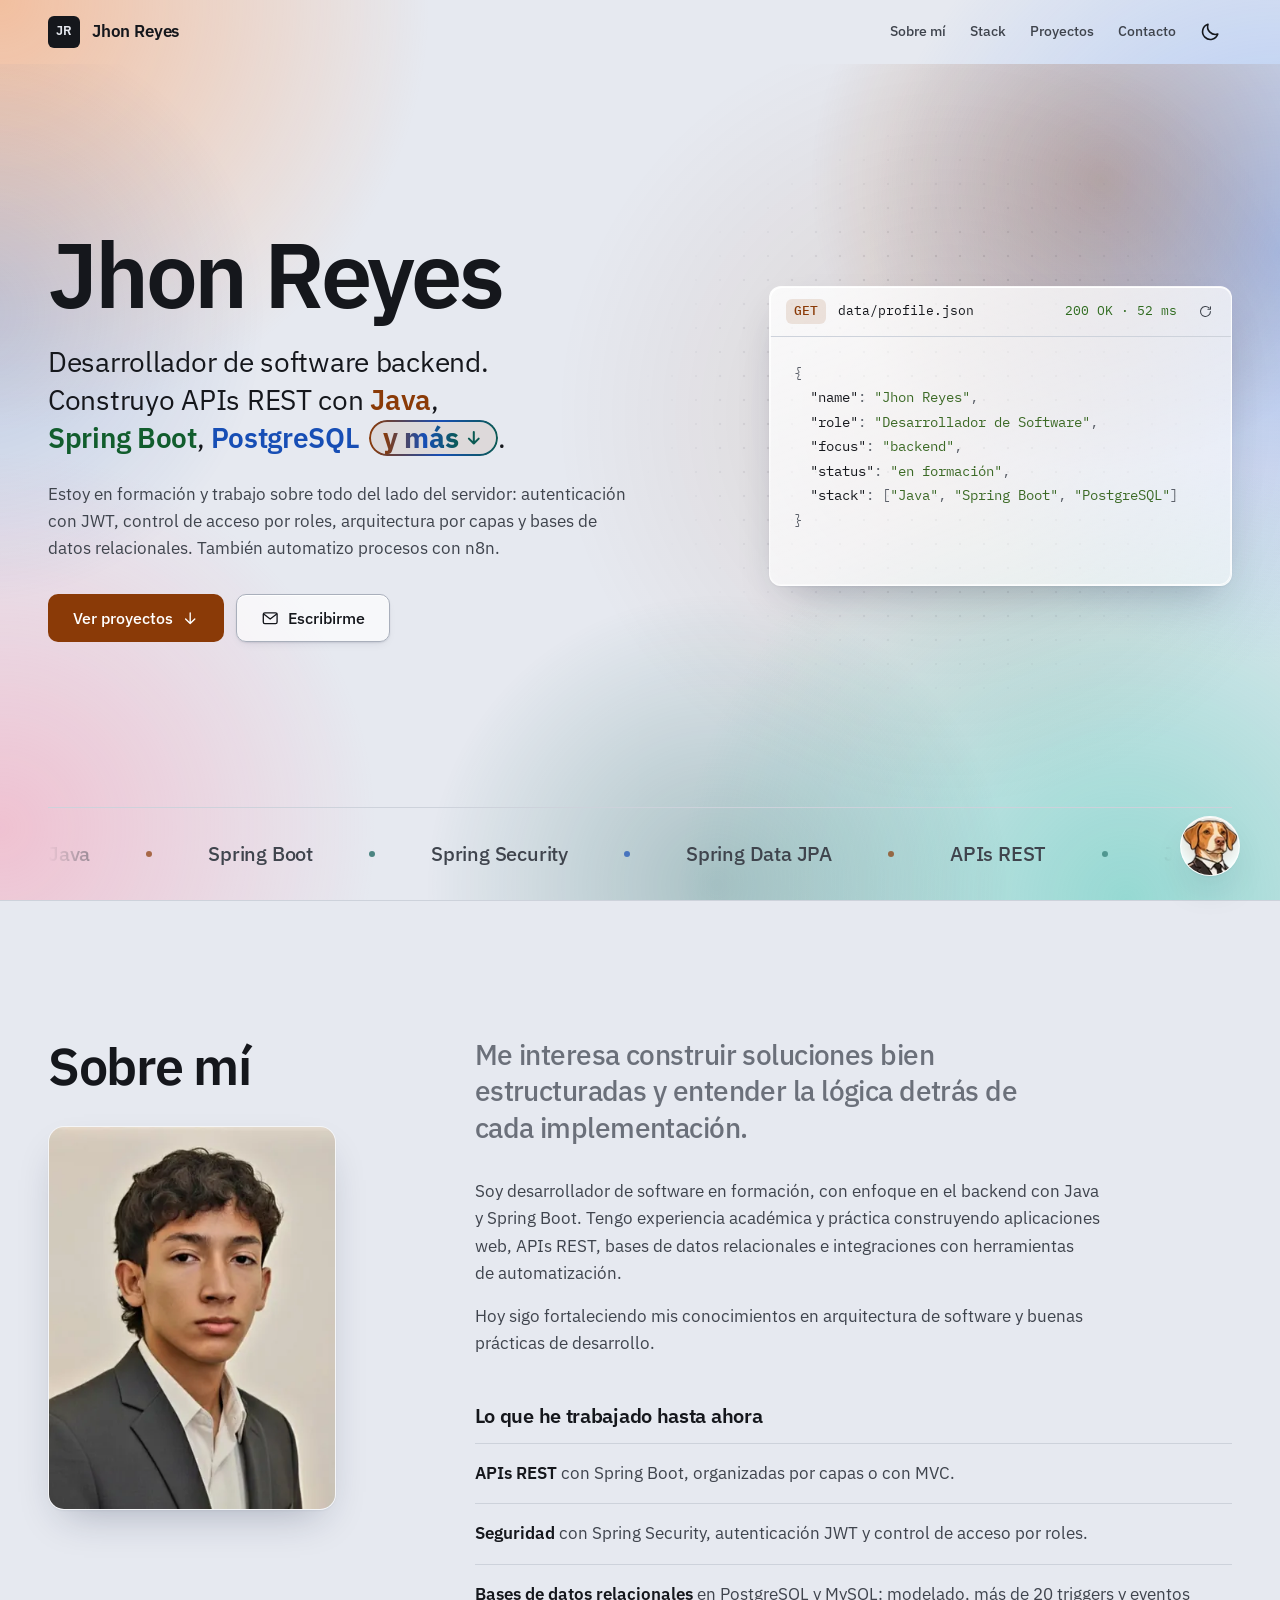
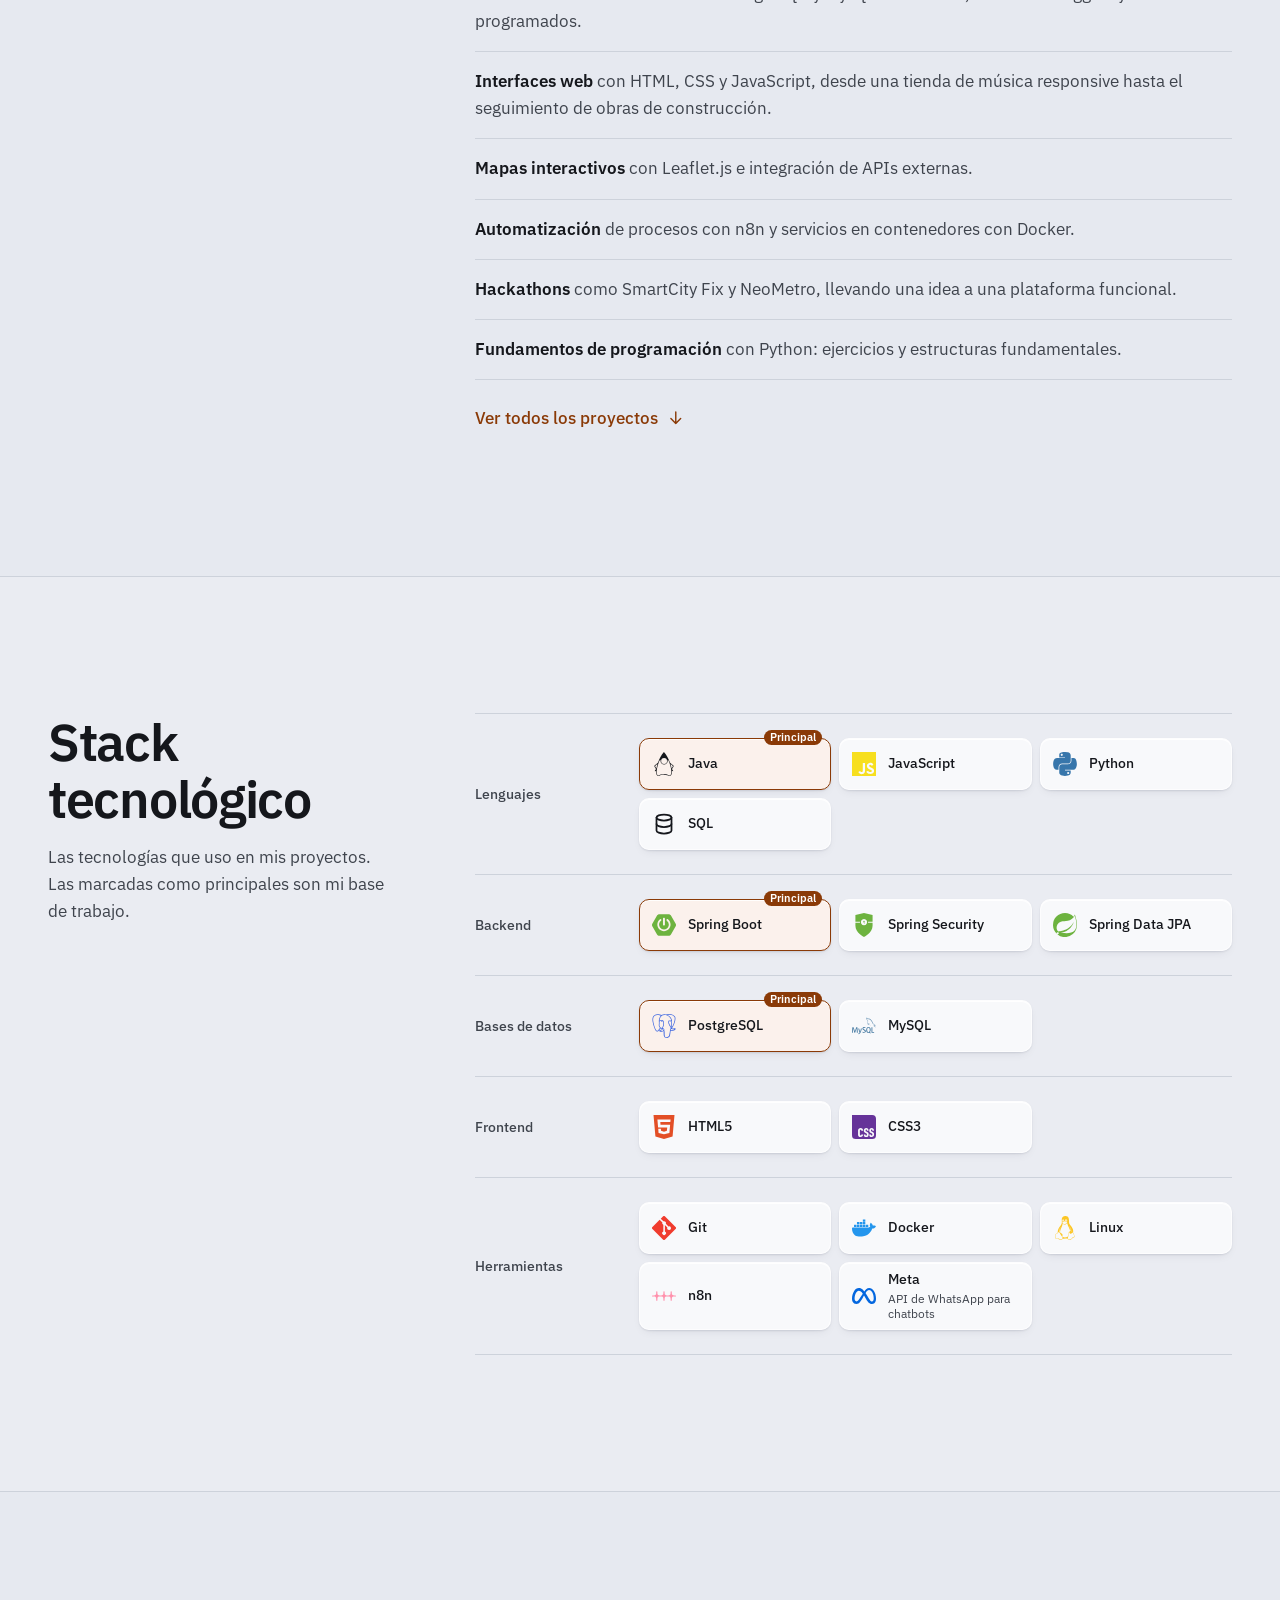
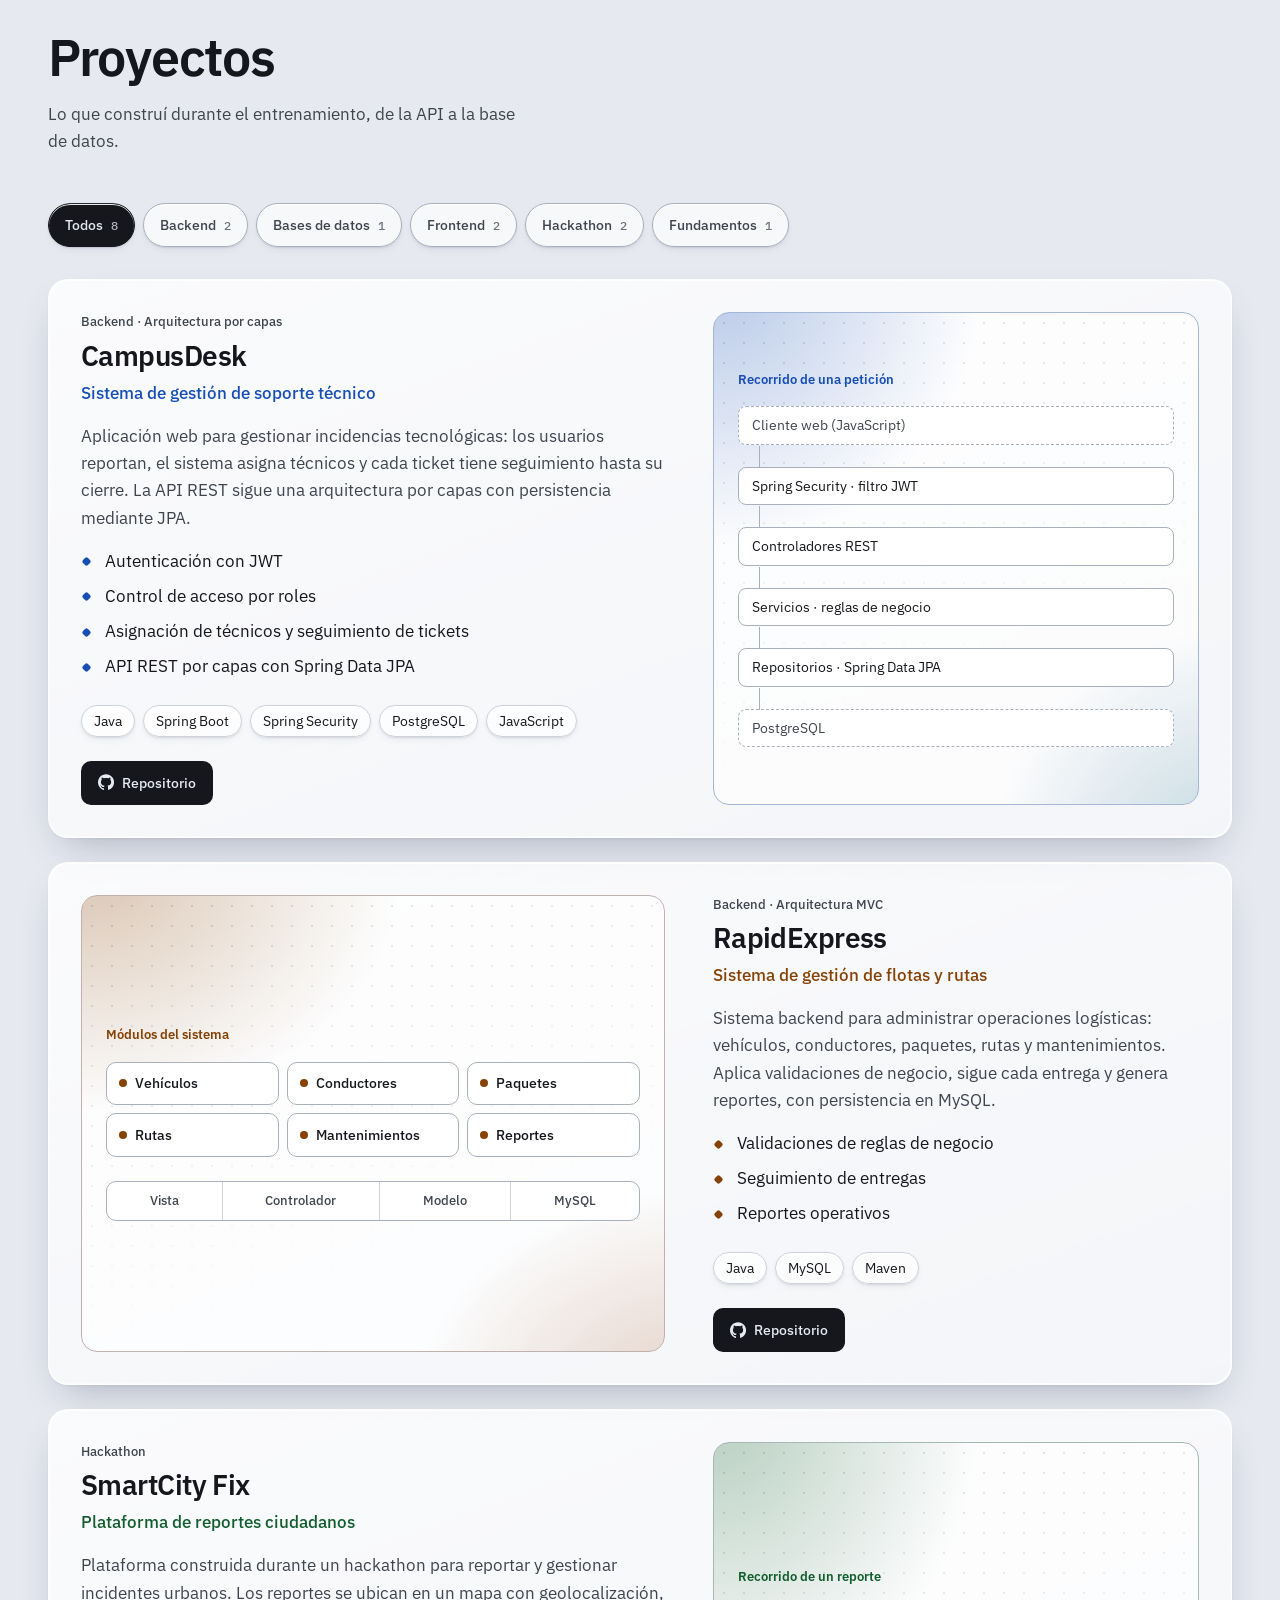
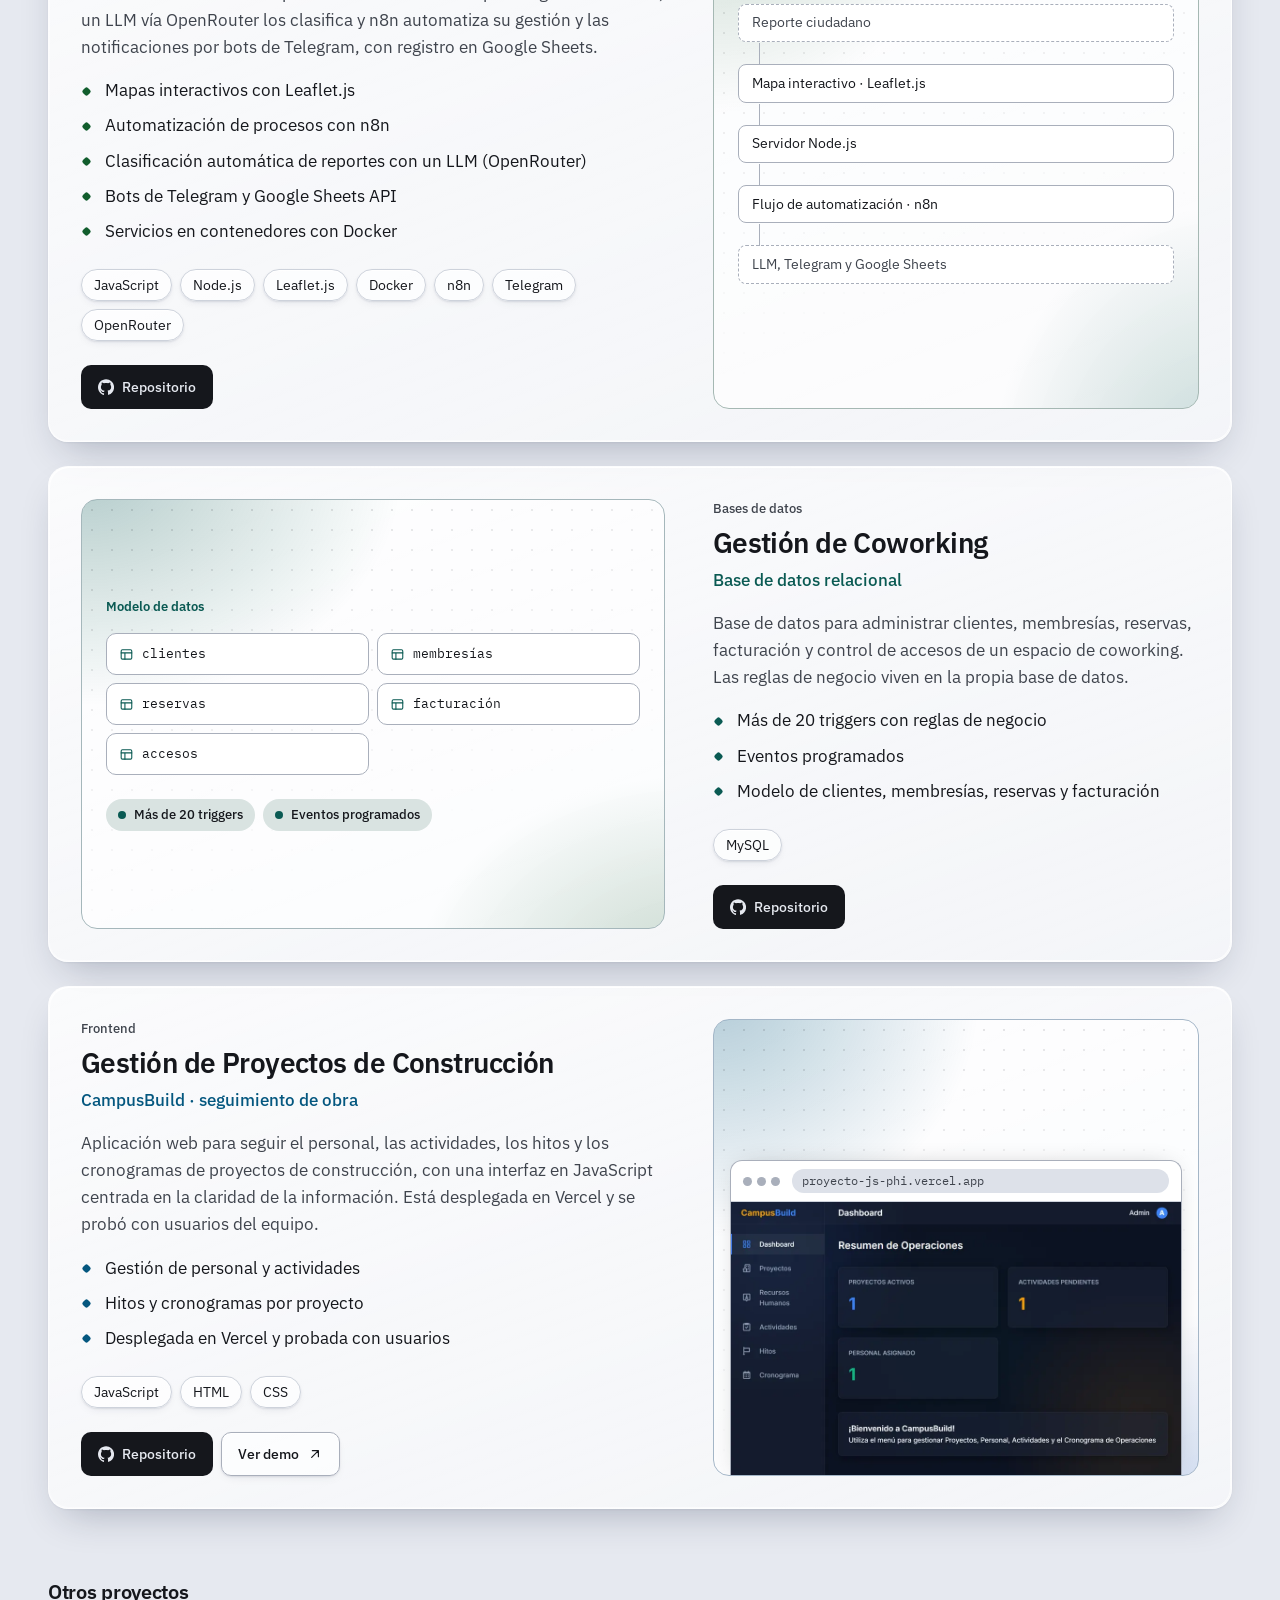
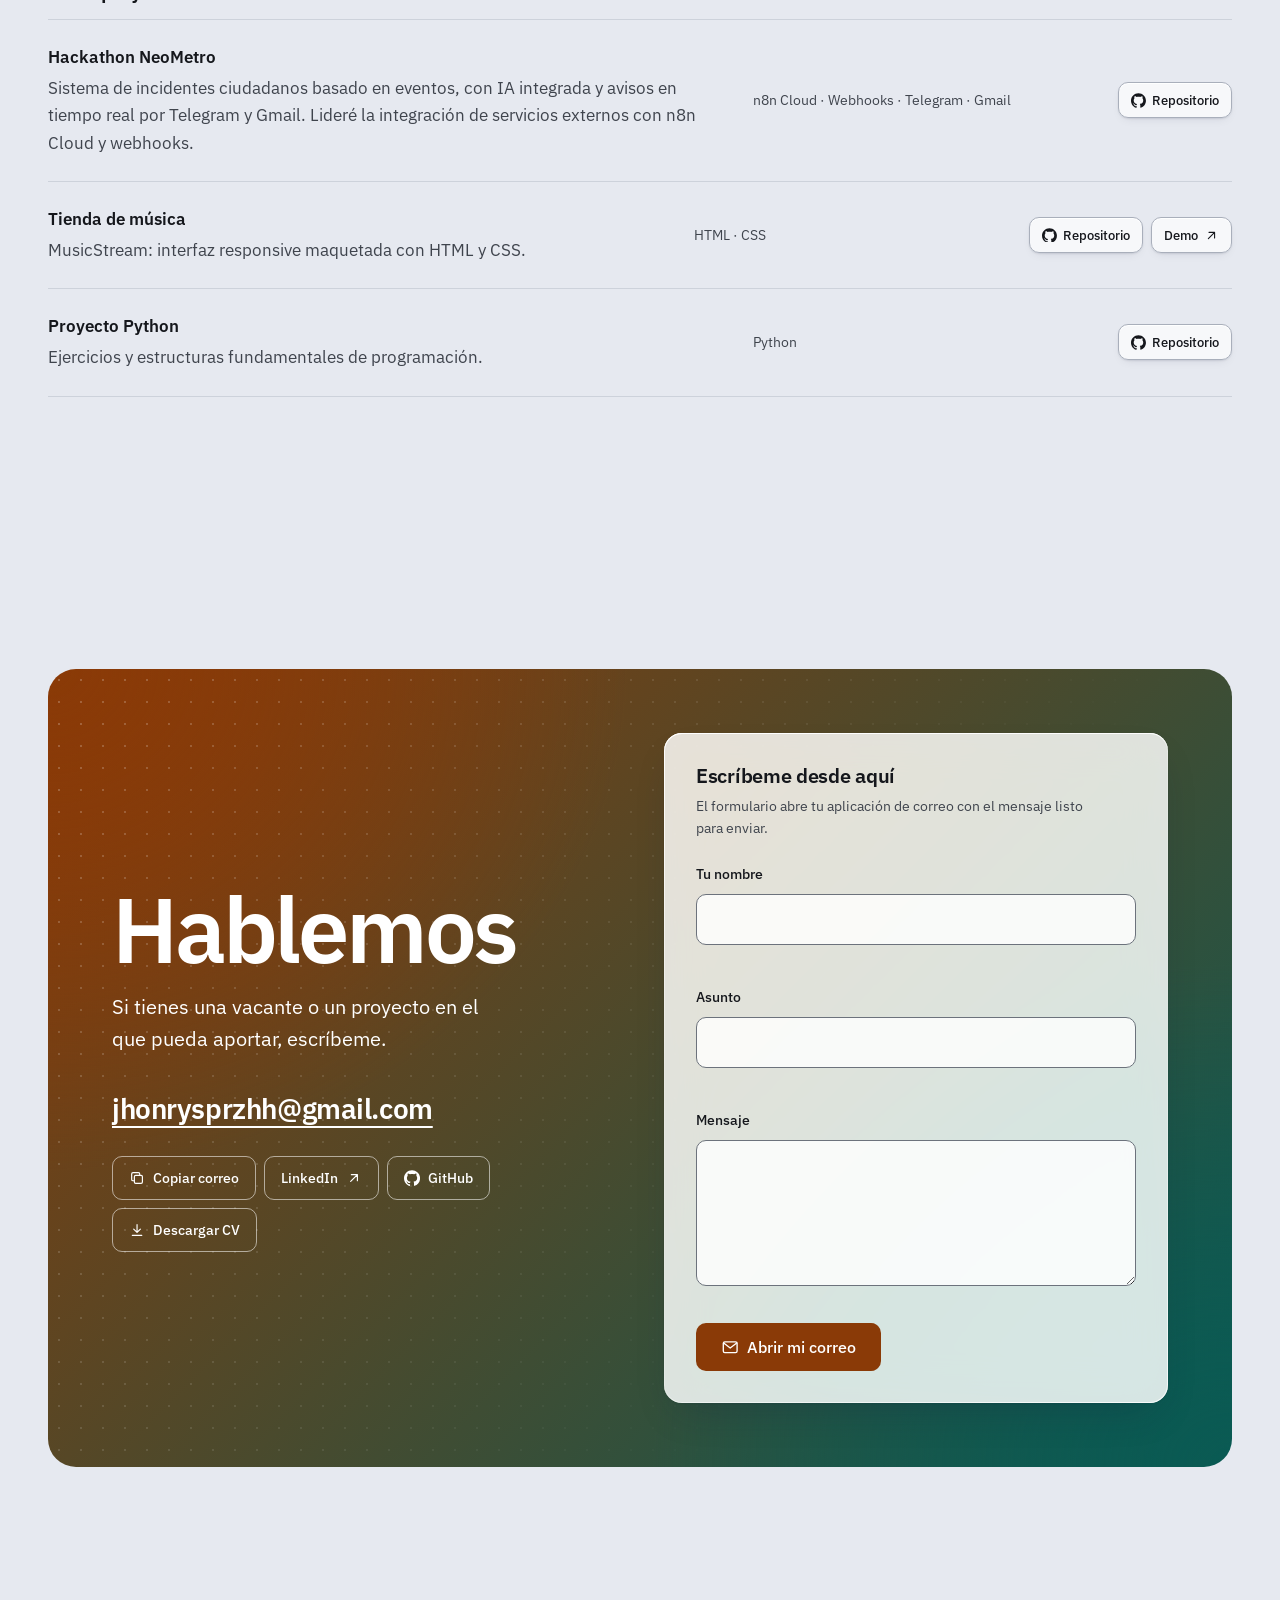
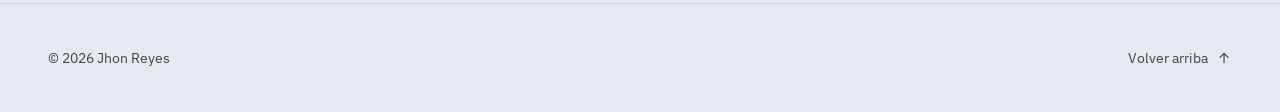
==== commit 8f3a679b: "Merge branch 'release/v1.7.1' into develop" ====
--- a/index.html
+++ b/index.html
@@ -39,18 +39,18 @@
   <link rel="preconnect" href="https://fonts.gstatic.com" crossorigin>
   <link rel="stylesheet" href="https://fonts.googleapis.com/css2?family=IBM+Plex+Mono:wght@400;500&family=IBM+Plex+Sans:wght@400;500;600&display=swap">
 
-  <link rel="stylesheet" href="assets/css/reset.css?v=1.7.0">
-  <link rel="stylesheet" href="assets/css/tokens.css?v=1.7.0">
-  <link rel="stylesheet" href="assets/css/base.css?v=1.7.0">
-  <link rel="stylesheet" href="assets/css/layout.css?v=1.7.0">
-  <link rel="stylesheet" href="assets/css/components.css?v=1.7.0">
-  <link rel="stylesheet" href="assets/css/animations.css?v=1.7.0">
-  <link rel="stylesheet" href="assets/css/projects.css?v=1.7.0">
-  <link rel="stylesheet" href="assets/css/effects.css?v=1.7.0">
-  <link rel="stylesheet" href="assets/css/glass.css?v=1.7.0">
-  <link rel="stylesheet" href="assets/css/assistant.css?v=1.7.0">
-
-  <script type="module" src="assets/js/main.js?v=1.7.0"></script>
+  <link rel="stylesheet" href="assets/css/reset.css?v=1.7.1">
+  <link rel="stylesheet" href="assets/css/tokens.css?v=1.7.1">
+  <link rel="stylesheet" href="assets/css/base.css?v=1.7.1">
+  <link rel="stylesheet" href="assets/css/layout.css?v=1.7.1">
+  <link rel="stylesheet" href="assets/css/components.css?v=1.7.1">
+  <link rel="stylesheet" href="assets/css/animations.css?v=1.7.1">
+  <link rel="stylesheet" href="assets/css/projects.css?v=1.7.1">
+  <link rel="stylesheet" href="assets/css/effects.css?v=1.7.1">
+  <link rel="stylesheet" href="assets/css/glass.css?v=1.7.1">
+  <link rel="stylesheet" href="assets/css/assistant.css?v=1.7.1">
+
+  <script type="module" src="assets/js/main.js?v=1.7.1"></script>
 </head>
 <body>
   <!-- Iconos SVG reutilizables (trazo 1.75, esquinas redondeadas) -->
